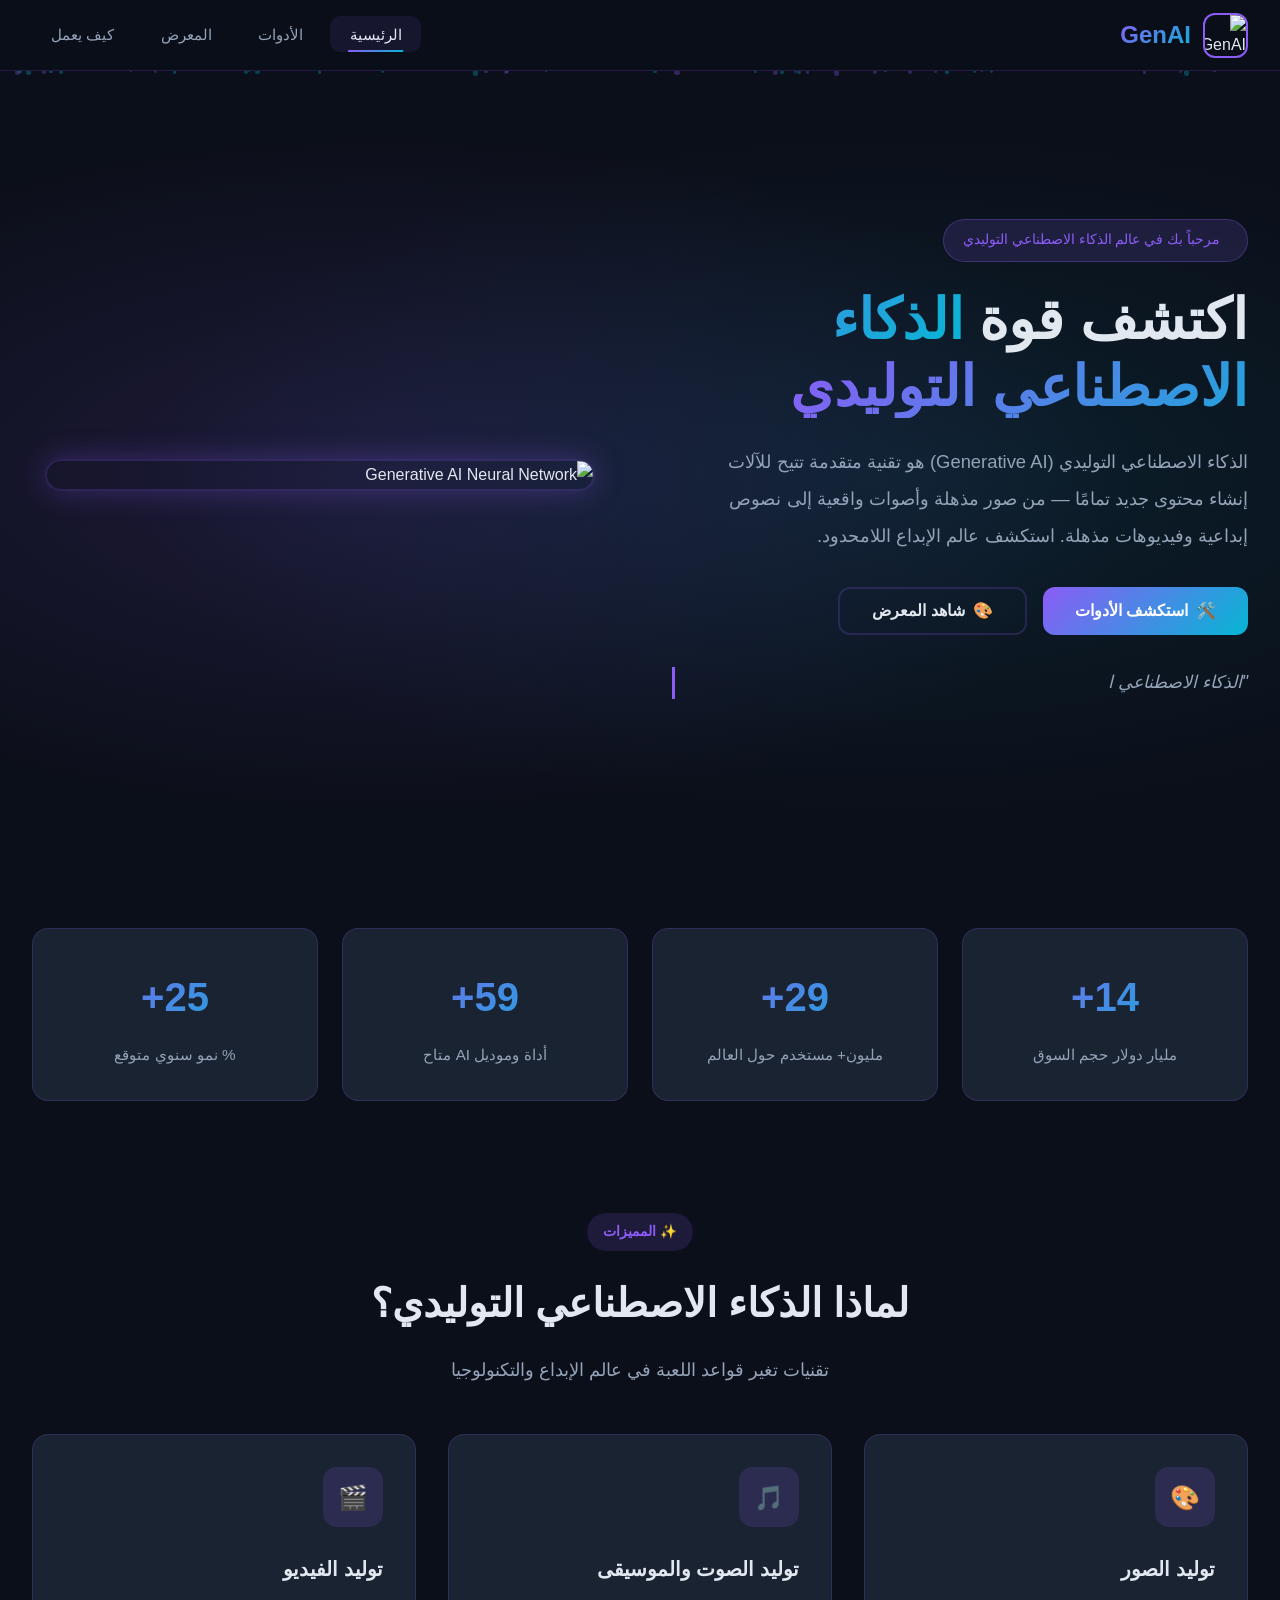
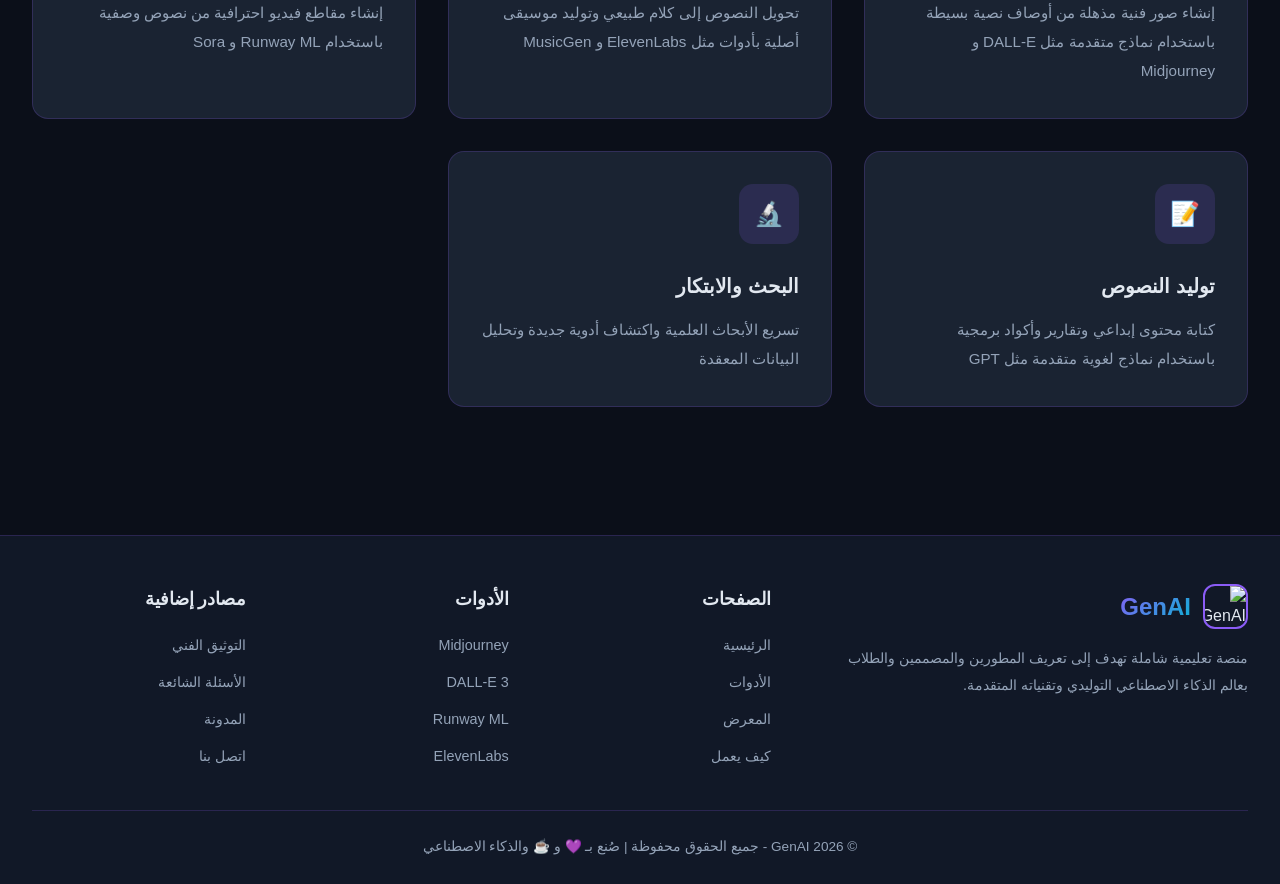
==== index.html @ 0bfd2452 "initial" ====
<!DOCTYPE html>
<html lang="ar" dir="rtl">
  <head>
    <meta charset="UTF-8" />
    <meta name="viewport" content="width=device-width, initial-scale=1.0" />
    <title>GenAI - الذكاء الاصطناعي التوليدي</title>
    <style>
      @import url("https://api.fontsource.org/arabic");

      * {
        margin: 0;
        padding: 0;
        box-sizing: border-box;
      }

      :root {
        --bg-primary: #0b0f19;
        --bg-secondary: #111827;
        --bg-card: #1a2332;
        --bg-card-hover: #1f2b3d;
        --text-primary: #e2e8f0;
        --text-secondary: #94a3b8;
        --accent-purple: #8b5cf6;
        --accent-cyan: #06b6d4;
        --accent-gradient: linear-gradient(135deg, #8b5cf6, #06b6d4);
        --border-color: rgba(139, 92, 246, 0.2);
        --glow-purple: 0 0 30px rgba(139, 92, 246, 0.3);
        --glow-cyan: 0 0 30px rgba(6, 182, 212, 0.3);
      }

      body {
        font-family: "Segoe UI", Tahoma, Geneva, Verdana, sans-serif;
        background-color: var(--bg-primary);
        color: var(--text-primary);
        line-height: 1.8;
        overflow-x: hidden;
        direction: rtl;
      }

      /* Scrollbar */
      ::-webkit-scrollbar {
        width: 8px;
      }
      ::-webkit-scrollbar-track {
        background: var(--bg-primary);
      }
      ::-webkit-scrollbar-thumb {
        background: var(--accent-purple);
        border-radius: 4px;
      }

      /* Navigation */
      .navbar {
        position: fixed;
        top: 0;
        right: 0;
        left: 0;
        z-index: 1000;
        background: rgba(11, 15, 25, 0.92);
        backdrop-filter: blur(20px);
        border-bottom: 1px solid var(--border-color);
        padding: 0 2rem;
        transition: all 0.3s ease;
      }

      .navbar.scrolled {
        padding: 0 2rem;
        box-shadow: 0 4px 30px rgba(0, 0, 0, 0.5);
      }

      .nav-container {
        max-width: 1400px;
        margin: 0 auto;
        display: flex;
        align-items: center;
        justify-content: space-between;
        height: 70px;
      }

      .logo {
        display: flex;
        align-items: center;
        gap: 12px;
        text-decoration: none;
        cursor: pointer;
      }

      .logo-icon {
        width: 45px;
        height: 45px;
        border-radius: 12px;
        object-fit: cover;
        border: 2px solid var(--accent-purple);
      }

      .logo-text {
        font-size: 1.5rem;
        font-weight: 800;
        background: var(--accent-gradient);
        -webkit-background-clip: text;
        -webkit-text-fill-color: transparent;
        background-clip: text;
      }

      .nav-links {
        display: flex;
        align-items: center;
        gap: 0.5rem;
        list-style: none;
      }

      .nav-link {
        padding: 0.6rem 1.2rem;
        border-radius: 10px;
        text-decoration: none;
        color: var(--text-secondary);
        font-size: 0.95rem;
        font-weight: 500;
        transition: all 0.3s ease;
        cursor: pointer;
        position: relative;
        overflow: hidden;
      }

      .nav-link::before {
        content: "";
        position: absolute;
        bottom: 0;
        right: 50%;
        transform: translateX(50%);
        width: 0;
        height: 2px;
        background: var(--accent-gradient);
        transition: width 0.3s ease;
      }

      .nav-link:hover,
      .nav-link.active {
        color: var(--text-primary);
        background: rgba(139, 92, 246, 0.1);
      }

      .nav-link:hover::before,
      .nav-link.active::before {
        width: 60%;
      }

      .mobile-toggle {
        display: none;
        flex-direction: column;
        gap: 5px;
        cursor: pointer;
        padding: 5px;
      }

      .mobile-toggle span {
        width: 28px;
        height: 3px;
        background: var(--text-primary);
        border-radius: 2px;
        transition: all 0.3s ease;
      }

      .mobile-toggle.open span:nth-child(1) {
        transform: rotate(45deg) translate(5px, 5px);
      }
      .mobile-toggle.open span:nth-child(2) {
        opacity: 0;
      }
      .mobile-toggle.open span:nth-child(3) {
        transform: rotate(-45deg) translate(6px, -6px);
      }

      /* Main Content */
      .main-content {
        margin-top: 70px;
        min-height: calc(100vh - 70px);
      }

      .page-section {
        display: none;
        animation: fadeInPage 0.6s ease;
      }

      .page-section.active {
        display: block;
      }

      @keyframes fadeInPage {
        from {
          opacity: 0;
          transform: translateY(20px);
        }
        to {
          opacity: 1;
          transform: translateY(0);
        }
      }

      /* Hero Section */
      .hero {
        min-height: 90vh;
        display: flex;
        align-items: center;
        justify-content: center;
        position: relative;
        overflow: hidden;
        padding: 2rem;
      }

      .hero-bg {
        position: absolute;
        top: 0;
        left: 0;
        right: 0;
        bottom: 0;
        background: radial-gradient(
            ellipse at 30% 50%,
            rgba(139, 92, 246, 0.15) 0%,
            transparent 60%
          ),
          radial-gradient(
            ellipse at 70% 50%,
            rgba(6, 182, 212, 0.1) 0%,
            transparent 60%
          );
        z-index: 0;
      }

      .hero-particles {
        position: absolute;
        top: 0;
        left: 0;
        right: 0;
        bottom: 0;
        z-index: 0;
        overflow: hidden;
      }

      .particle {
        position: absolute;
        width: 4px;
        height: 4px;
        border-radius: 50%;
        background: var(--accent-purple);
        opacity: 0.3;
        animation: floatParticle linear infinite;
      }

      @keyframes floatParticle {
        0% {
          transform: translateY(100vh) rotate(0deg);
          opacity: 0;
        }
        10% {
          opacity: 0.3;
        }
        90% {
          opacity: 0.3;
        }
        100% {
          transform: translateY(-100px) rotate(720deg);
          opacity: 0;
        }
      }

      .hero-content {
        position: relative;
        z-index: 1;
        display: grid;
        grid-template-columns: 1fr 1fr;
        gap: 4rem;
        max-width: 1400px;
        width: 100%;
        align-items: center;
      }

      .hero-text {
        text-align: right;
      }

      .hero-badge {
        display: inline-flex;
        align-items: center;
        gap: 8px;
        padding: 0.5rem 1.2rem;
        border-radius: 50px;
        background: rgba(139, 92, 246, 0.15);
        border: 1px solid rgba(139, 92, 246, 0.3);
        font-size: 0.85rem;
        color: var(--accent-purple);
        margin-bottom: 1.5rem;
        animation: pulse 2s ease infinite;
      }

      @keyframes pulse {
        0%,
        100% {
          box-shadow: 0 0 0 0 rgba(139, 92, 246, 0.3);
        }
        50% {
          box-shadow: 0 0 0 10px rgba(139, 92, 246, 0);
        }
      }

      .hero-title {
        font-size: 3.5rem;
        font-weight: 900;
        line-height: 1.2;
        margin-bottom: 1.5rem;
      }

      .hero-title .gradient-text {
        background: var(--accent-gradient);
        -webkit-background-clip: text;
        -webkit-text-fill-color: transparent;
        background-clip: text;
      }

      .hero-description {
        font-size: 1.15rem;
        color: var(--text-secondary);
        margin-bottom: 2rem;
        max-width: 550px;
        line-height: 2;
      }

      .hero-buttons {
        display: flex;
        gap: 1rem;
        flex-wrap: wrap;
      }

      .btn-primary {
        padding: 0.8rem 2rem;
        border-radius: 12px;
        background: var(--accent-gradient);
        color: white;
        border: none;
        font-size: 1rem;
        font-weight: 600;
        cursor: pointer;
        transition: all 0.3s ease;
        text-decoration: none;
        display: inline-flex;
        align-items: center;
        gap: 8px;
      }

      .btn-primary:hover {
        transform: translateY(-3px);
        box-shadow: var(--glow-purple);
      }

      .btn-secondary {
        padding: 0.8rem 2rem;
        border-radius: 12px;
        background: transparent;
        color: var(--text-primary);
        border: 2px solid var(--border-color);
        font-size: 1rem;
        font-weight: 600;
        cursor: pointer;
        transition: all 0.3s ease;
        text-decoration: none;
        display: inline-flex;
        align-items: center;
        gap: 8px;
      }

      .btn-secondary:hover {
        border-color: var(--accent-cyan);
        background: rgba(6, 182, 212, 0.1);
        transform: translateY(-3px);
      }

      .hero-image {
        position: relative;
        display: flex;
        justify-content: center;
        align-items: center;
      }

      .hero-image img {
        width: 100%;
        max-width: 550px;
        border-radius: 20px;
        border: 2px solid var(--border-color);
        box-shadow: var(--glow-purple);
        animation: heroFloat 6s ease-in-out infinite;
      }

      @keyframes heroFloat {
        0%,
        100% {
          transform: translateY(0px);
        }
        50% {
          transform: translateY(-15px);
        }
      }

      /* Stats Section */
      .stats-section {
        padding: 3rem 2rem;
        max-width: 1400px;
        margin: 0 auto;
      }

      .stats-grid {
        display: grid;
        grid-template-columns: repeat(4, 1fr);
        gap: 1.5rem;
      }

      .stat-card {
        background: var(--bg-card);
        border: 1px solid var(--border-color);
        border-radius: 16px;
        padding: 2rem;
        text-align: center;
        transition: all 0.3s ease;
      }

      .stat-card:hover {
        transform: translateY(-5px);
        border-color: var(--accent-purple);
        box-shadow: var(--glow-purple);
      }

      .stat-number {
        font-size: 2.5rem;
        font-weight: 900;
        background: var(--accent-gradient);
        -webkit-background-clip: text;
        -webkit-text-fill-color: transparent;
        background-clip: text;
      }

      .stat-label {
        color: var(--text-secondary);
        font-size: 0.95rem;
        margin-top: 0.5rem;
      }

      /* Features Section */
      .features-section {
        padding: 4rem 2rem;
        max-width: 1400px;
        margin: 0 auto;
      }

      .section-header {
        text-align: center;
        margin-bottom: 3rem;
      }

      .section-title {
        font-size: 2.5rem;
        font-weight: 800;
        margin-bottom: 1rem;
      }

      .section-subtitle {
        color: var(--text-secondary);
        font-size: 1.1rem;
        max-width: 600px;
        margin: 0 auto;
      }

      .features-grid {
        display: grid;
        grid-template-columns: repeat(3, 1fr);
        gap: 2rem;
      }

      .feature-card {
        background: var(--bg-card);
        border: 1px solid var(--border-color);
        border-radius: 16px;
        padding: 2rem;
        transition: all 0.3s ease;
        position: relative;
        overflow: hidden;
      }

      .feature-card::before {
        content: "";
        position: absolute;
        top: 0;
        right: 0;
        left: 0;
        height: 3px;
        background: var(--accent-gradient);
        opacity: 0;
        transition: opacity 0.3s ease;
      }

      .feature-card:hover {
        transform: translateY(-8px);
        border-color: var(--accent-purple);
        box-shadow: var(--glow-purple);
      }

      .feature-card:hover::before {
        opacity: 1;
      }

      .feature-icon {
        width: 60px;
        height: 60px;
        border-radius: 14px;
        background: rgba(139, 92, 246, 0.15);
        display: flex;
        align-items: center;
        justify-content: center;
        font-size: 1.5rem;
        margin-bottom: 1.5rem;
      }

      .feature-title {
        font-size: 1.25rem;
        font-weight: 700;
        margin-bottom: 0.75rem;
      }

      .feature-desc {
        color: var(--text-secondary);
        font-size: 0.95rem;
        line-height: 1.9;
      }

      /* Tools Page */
      .tools-page {
        padding: 3rem 2rem;
        max-width: 1400px;
        margin: 0 auto;
      }

      .tools-grid {
        display: grid;
        grid-template-columns: repeat(2, 1fr);
        gap: 2rem;
        margin-top: 2rem;
      }

      .tool-card {
        background: var(--bg-card);
        border: 1px solid var(--border-color);
        border-radius: 20px;
        overflow: hidden;
        transition: all 0.4s ease;
      }

      .tool-card:hover {
        transform: translateY(-8px);
        box-shadow: var(--glow-purple);
        border-color: var(--accent-purple);
      }

      .tool-header {
        padding: 2rem 2rem 1.5rem;
        border-bottom: 1px solid var(--border-color);
        display: flex;
        align-items: center;
        gap: 1rem;
      }

      .tool-logo {
        width: 60px;
        height: 60px;
        border-radius: 14px;
        display: flex;
        align-items: center;
        justify-content: center;
        font-size: 1.5rem;
        font-weight: 900;
        color: white;
      }

      .tool-logo.mj {
        background: linear-gradient(135deg, #1a1a2e, #8b5cf6);
      }
      .tool-logo.dalle {
        background: linear-gradient(135deg, #00c6ff, #0072ff);
      }
      .tool-logo.runway {
        background: linear-gradient(135deg, #f7971e, #ffd200);
      }
      .tool-logo.eleven {
        background: linear-gradient(135deg, #06b6d4, #8b5cf6);
      }

      .tool-info h3 {
        font-size: 1.4rem;
        font-weight: 700;
      }

      .tool-info p {
        color: var(--text-secondary);
        font-size: 0.85rem;
      }

      .tool-body {
        padding: 1.5rem 2rem;
      }

      .tool-description {
        color: var(--text-secondary);
        margin-bottom: 1.5rem;
        line-height: 1.9;
      }

      .tool-pros-cons {
        display: grid;
        grid-template-columns: 1fr 1fr;
        gap: 1.5rem;
      }

      .pros-list,
      .cons-list {
        list-style: none;
      }

      .pros-list li,
      .cons-list li {
        padding: 0.5rem 0;
        font-size: 0.9rem;
        display: flex;
        align-items: center;
        gap: 8px;
      }

      .pros-list li::before {
        content: "✓";
        color: #10b981;
        font-weight: 700;
        min-width: 20px;
      }

      .cons-list li::before {
        content: "✗";
        color: #ef4444;
        font-weight: 700;
        min-width: 20px;
      }

      .pros-title,
      .cons-title {
        font-weight: 700;
        font-size: 1rem;
        margin-bottom: 0.5rem;
        padding-bottom: 0.5rem;
        border-bottom: 1px solid var(--border-color);
      }

      .pros-title {
        color: #10b981;
      }
      .cons-title {
        color: #ef4444;
      }

      .tool-rating {
        display: flex;
        align-items: center;
        gap: 0.5rem;
        margin-top: 1.5rem;
        padding-top: 1.5rem;
        border-top: 1px solid var(--border-color);
      }

      .stars {
        color: #fbbf24;
        font-size: 1.2rem;
      }

      .rating-text {
        color: var(--text-secondary);
        font-size: 0.9rem;
      }

      /* Media Page */
      .media-page {
        padding: 3rem 2rem;
        max-width: 1400px;
        margin: 0 auto;
      }

      .media-tabs {
        display: flex;
        gap: 0.5rem;
        justify-content: center;
        margin-bottom: 3rem;
        flex-wrap: wrap;
      }

      .media-tab {
        padding: 0.7rem 1.5rem;
        border-radius: 12px;
        border: 1px solid var(--border-color);
        background: transparent;
        color: var(--text-secondary);
        cursor: pointer;
        font-size: 0.95rem;
        font-weight: 500;
        transition: all 0.3s ease;
      }

      .media-tab.active,
      .media-tab:hover {
        background: var(--accent-gradient);
        color: white;
        border-color: transparent;
      }

      .media-content {
        display: none;
      }

      .media-content.active {
        display: block;
        animation: fadeInPage 0.5s ease;
      }

      .gallery-grid {
        display: grid;
        grid-template-columns: repeat(3, 1fr);
        gap: 1.5rem;
      }

      .gallery-item {
        border-radius: 16px;
        overflow: hidden;
        border: 1px solid var(--border-color);
        transition: all 0.3s ease;
        position: relative;
        cursor: pointer;
      }

      .gallery-item:hover {
        transform: scale(1.03);
        box-shadow: var(--glow-purple);
      }

      .gallery-item img {
        width: 100%;
        height: 280px;
        object-fit: cover;
        display: block;
      }

      .gallery-overlay {
        position: absolute;
        bottom: 0;
        left: 0;
        right: 0;
        padding: 1.5rem;
        background: linear-gradient(transparent, rgba(11, 15, 25, 0.95));
      }

      .gallery-overlay h4 {
        font-size: 1rem;
        margin-bottom: 0.3rem;
      }

      .gallery-overlay p {
        color: var(--text-secondary);
        font-size: 0.8rem;
      }

      /* Audio Section */
      .audio-section {
        display: grid;
        grid-template-columns: repeat(2, 1fr);
        gap: 2rem;
      }

      .audio-card {
        background: var(--bg-card);
        border: 1px solid var(--border-color);
        border-radius: 16px;
        padding: 2rem;
        transition: all 0.3s ease;
      }

      .audio-card:hover {
        border-color: var(--accent-cyan);
        box-shadow: var(--glow-cyan);
      }

      .audio-visualizer {
        height: 80px;
        display: flex;
        align-items: center;
        justify-content: center;
        gap: 3px;
        margin-bottom: 1.5rem;
      }

      .audio-bar {
        width: 4px;
        background: var(--accent-gradient);
        border-radius: 2px;
        transition: height 0.1s ease;
        height: 10px;
      }

      .audio-bar.active {
        animation: audioBarAnim 0.5s ease infinite alternate;
      }

      @keyframes audioBarAnim {
        0% {
          height: 10px;
        }
        100% {
          height: var(--bar-height, 60px);
        }
      }

      .audio-title {
        font-size: 1.1rem;
        font-weight: 700;
        margin-bottom: 0.5rem;
      }

      .audio-desc {
        color: var(--text-secondary);
        font-size: 0.85rem;
        margin-bottom: 1rem;
      }

      .audio-controls {
        display: flex;
        align-items: center;
        gap: 1rem;
      }

      .play-btn {
        width: 45px;
        height: 45px;
        border-radius: 50%;
        background: var(--accent-gradient);
        border: none;
        color: white;
        font-size: 1.2rem;
        cursor: pointer;
        display: flex;
        align-items: center;
        justify-content: center;
        transition: all 0.3s ease;
      }

      .play-btn:hover {
        transform: scale(1.1);
        box-shadow: var(--glow-purple);
      }

      .audio-progress {
        flex: 1;
        height: 6px;
        background: rgba(255, 255, 255, 0.1);
        border-radius: 3px;
        overflow: hidden;
        cursor: pointer;
      }

      .audio-progress-fill {
        height: 100%;
        background: var(--accent-gradient);
        border-radius: 3px;
        width: 0%;
        transition: width 0.1s linear;
      }

      .audio-time {
        color: var(--text-secondary);
        font-size: 0.8rem;
        min-width: 40px;
        text-align: center;
      }

      /* Video Section */
      .video-section {
        display: grid;
        grid-template-columns: repeat(2, 1fr);
        gap: 2rem;
      }

      .video-card {
        background: var(--bg-card);
        border: 1px solid var(--border-color);
        border-radius: 16px;
        overflow: hidden;
        transition: all 0.3s ease;
      }

      .video-card:hover {
        border-color: var(--accent-purple);
        box-shadow: var(--glow-purple);
      }

      .video-player {
        width: 100%;
        height: 250px;
        background: var(--bg-secondary);
        position: relative;
        overflow: hidden;
        cursor: pointer;
      }

      .video-animation {
        width: 100%;
        height: 100%;
        display: flex;
        align-items: center;
        justify-content: center;
      }

      .video-canvas {
        width: 100%;
        height: 100%;
      }

      .play-overlay {
        position: absolute;
        top: 50%;
        left: 50%;
        transform: translate(-50%, -50%);
        width: 70px;
        height: 70px;
        border-radius: 50%;
        background: rgba(139, 92, 246, 0.8);
        display: flex;
        align-items: center;
        justify-content: center;
        font-size: 1.8rem;
        color: white;
        transition: all 0.3s ease;
        z-index: 2;
      }

      .video-card:hover .play-overlay {
        transform: translate(-50%, -50%) scale(1.1);
        background: rgba(139, 92, 246, 1);
      }

      .video-card.playing .play-overlay {
        opacity: 0;
      }

      .video-info {
        padding: 1.5rem;
      }

      .video-title {
        font-size: 1.1rem;
        font-weight: 700;
        margin-bottom: 0.5rem;
      }

      .video-desc {
        color: var(--text-secondary);
        font-size: 0.85rem;
        margin-bottom: 1rem;
      }

      .video-meta {
        display: flex;
        gap: 1rem;
        color: var(--text-secondary);
        font-size: 0.8rem;
      }

      .video-meta span {
        display: flex;
        align-items: center;
        gap: 5px;
      }

      /* How It Works Page */
      .how-it-works-page {
        padding: 3rem 2rem;
        max-width: 1400px;
        margin: 0 auto;
      }

      .diagram-section {
        margin-bottom: 4rem;
      }

      .diagram-container {
        background: var(--bg-card);
        border: 1px solid var(--border-color);
        border-radius: 20px;
        padding: 3rem;
        margin-top: 2rem;
      }

      .diagram-title {
        font-size: 1.5rem;
        font-weight: 700;
        margin-bottom: 1rem;
        text-align: center;
      }

      .diagram-description {
        color: var(--text-secondary);
        text-align: center;
        margin-bottom: 2rem;
        max-width: 700px;
        margin-left: auto;
        margin-right: auto;
      }

      /* GAN Diagram */
      .gan-diagram {
        display: grid;
        grid-template-columns: 1fr auto 1fr;
        gap: 2rem;
        align-items: center;
        direction: ltr;
      }

      .gan-component {
        background: var(--bg-secondary);
        border: 1px solid var(--border-color);
        border-radius: 16px;
        padding: 2rem;
        text-align: center;
      }

      .gan-component.generator {
        border-color: var(--accent-purple);
      }

      .gan-component.discriminator {
        border-color: var(--accent-cyan);
      }

      .gan-icon {
        width: 80px;
        height: 80px;
        border-radius: 50%;
        margin: 0 auto 1rem;
        display: flex;
        align-items: center;
        justify-content: center;
        font-size: 2rem;
      }

      .gan-icon.gen-icon {
        background: rgba(139, 92, 246, 0.2);
        color: var(--accent-purple);
      }

      .gan-icon.dis-icon {
        background: rgba(6, 182, 212, 0.2);
        color: var(--accent-cyan);
      }

      .gan-component h4 {
        font-size: 1.2rem;
        margin-bottom: 0.5rem;
      }

      .gan-component p {
        color: var(--text-secondary);
        font-size: 0.9rem;
      }

      .gan-arrows {
        display: flex;
        flex-direction: column;
        align-items: center;
        gap: 1rem;
      }

      .gan-arrow {
        display: flex;
        align-items: center;
        gap: 0.5rem;
        font-size: 0.85rem;
        color: var(--text-secondary);
      }

      .gan-arrow .arrow-line {
        width: 60px;
        height: 2px;
        background: var(--accent-gradient);
        position: relative;
      }

      .gan-arrow .arrow-line::after {
        content: "";
        position: absolute;
        right: -5px;
        top: -4px;
        border: 5px solid transparent;
        border-left: 8px solid var(--accent-purple);
      }

      .gan-flow {
        margin-top: 2rem;
        padding: 1.5rem;
        background: var(--bg-secondary);
        border-radius: 12px;
        border: 1px solid var(--border-color);
      }

      .gan-flow-title {
        font-weight: 700;
        margin-bottom: 1rem;
        color: var(--accent-purple);
      }

      .gan-steps {
        display: flex;
        gap: 1rem;
        align-items: center;
        flex-wrap: wrap;
        justify-content: center;
      }

      .gan-step {
        background: var(--bg-card);
        border: 1px solid var(--border-color);
        border-radius: 10px;
        padding: 1rem 1.5rem;
        text-align: center;
        min-width: 120px;
      }

      .gan-step-num {
        width: 30px;
        height: 30px;
        border-radius: 50%;
        background: var(--accent-gradient);
        color: white;
        display: flex;
        align-items: center;
        justify-content: center;
        margin: 0 auto 0.5rem;
        font-size: 0.85rem;
        font-weight: 700;
      }

      .gan-step span {
        font-size: 0.85rem;
        color: var(--text-secondary);
      }

      .step-arrow {
        color: var(--accent-purple);
        font-size: 1.5rem;
      }

      /* Diffusion Diagram */
      .diffusion-diagram {
        position: relative;
      }

      .diffusion-flow {
        display: grid;
        grid-template-columns: 1fr auto 1fr;
        gap: 2rem;
        align-items: center;
        direction: ltr;
      }

      .diffusion-box {
        background: var(--bg-secondary);
        border: 1px solid var(--border-color);
        border-radius: 16px;
        padding: 2rem;
        text-align: center;
      }

      .diffusion-box.forward {
        border-color: #ef4444;
      }

      .diffusion-box.reverse {
        border-color: #10b981;
      }

      .diffusion-icon {
        width: 100px;
        height: 100px;
        border-radius: 16px;
        margin: 0 auto 1rem;
        display: flex;
        align-items: center;
        justify-content: center;
        font-size: 2.5rem;
        background: rgba(239, 68, 68, 0.1);
      }

      .diffusion-box.reverse .diffusion-icon {
        background: rgba(16, 185, 129, 0.1);
      }

      .diffusion-box h4 {
        font-size: 1.2rem;
        margin-bottom: 0.5rem;
      }

      .diffusion-box p {
        color: var(--text-secondary);
        font-size: 0.9rem;
      }

      .diffusion-center {
        display: flex;
        flex-direction: column;
        align-items: center;
        gap: 1rem;
      }

      .noise-visual {
        width: 80px;
        height: 80px;
        border-radius: 50%;
        background: radial-gradient(
          circle,
          rgba(255, 255, 255, 0.3),
          transparent
        );
        border: 2px dashed var(--text-secondary);
        display: flex;
        align-items: center;
        justify-content: center;
        font-size: 1.5rem;
      }

      .diffusion-steps-container {
        margin-top: 2rem;
      }

      .diffusion-step-bar {
        display: flex;
        align-items: center;
        gap: 1rem;
        margin-bottom: 1.5rem;
      }

      .step-indicator {
        width: 40px;
        height: 40px;
        border-radius: 10px;
        display: flex;
        align-items: center;
        justify-content: center;
        font-weight: 700;
        font-size: 1rem;
        flex-shrink: 0;
      }

      .step-indicator.noise {
        background: rgba(239, 68, 68, 0.2);
        color: #ef4444;
      }

      .step-indicator.clean {
        background: rgba(16, 185, 129, 0.2);
        color: #10b981;
      }

      .step-bar-line {
        flex: 1;
        height: 8px;
        background: var(--bg-secondary);
        border-radius: 4px;
        overflow: hidden;
      }

      .step-bar-fill {
        height: 100%;
        border-radius: 4px;
        transition: width 1s ease;
      }

      .step-bar-fill.noise-fill {
        background: linear-gradient(90deg, #ef4444, #f59e0b);
      }

      .step-bar-fill.clean-fill {
        background: linear-gradient(90deg, #10b981, #06b6d4);
      }

      .step-label {
        min-width: 80px;
        font-size: 0.85rem;
        color: var(--text-secondary);
      }

      /* Footer */
      .footer {
        background: var(--bg-secondary);
        border-top: 1px solid var(--border-color);
        padding: 3rem 2rem 1.5rem;
        margin-top: 4rem;
      }

      .footer-content {
        max-width: 1400px;
        margin: 0 auto;
        display: grid;
        grid-template-columns: 2fr 1fr 1fr 1fr;
        gap: 3rem;
      }

      .footer-brand .logo {
        margin-bottom: 1rem;
      }

      .footer-brand p {
        color: var(--text-secondary);
        font-size: 0.9rem;
        line-height: 1.9;
      }

      .footer-col h4 {
        font-size: 1.1rem;
        margin-bottom: 1rem;
        color: var(--text-primary);
      }

      .footer-col ul {
        list-style: none;
      }

      .footer-col ul li {
        margin-bottom: 0.5rem;
      }

      .footer-col ul li a {
        color: var(--text-secondary);
        text-decoration: none;
        font-size: 0.9rem;
        transition: color 0.3s ease;
        cursor: pointer;
      }

      .footer-col ul li a:hover {
        color: var(--accent-purple);
      }

      .footer-bottom {
        max-width: 1400px;
        margin: 2rem auto 0;
        padding-top: 1.5rem;
        border-top: 1px solid var(--border-color);
        text-align: center;
        color: var(--text-secondary);
        font-size: 0.85rem;
      }

      /* Responsive */
      @media (max-width: 1024px) {
        .hero-content {
          grid-template-columns: 1fr;
          text-align: center;
        }

        .hero-text {
          text-align: center;
        }

        .hero-description {
          margin: 0 auto 2rem;
        }

        .hero-buttons {
          justify-content: center;
        }

        .hero-image {
          order: -1;
        }

        .hero-image img {
          max-width: 400px;
        }

        .features-grid {
          grid-template-columns: repeat(2, 1fr);
        }

        .stats-grid {
          grid-template-columns: repeat(2, 1fr);
        }

        .footer-content {
          grid-template-columns: 1fr 1fr;
        }
      }

      @media (max-width: 768px) {
        .nav-links {
          display: none;
          position: fixed;
          top: 70px;
          right: 0;
          left: 0;
          background: rgba(11, 15, 25, 0.98);
          flex-direction: column;
          padding: 2rem;
          gap: 0.5rem;
          border-bottom: 1px solid var(--border-color);
        }

        .nav-links.open {
          display: flex;
        }

        .mobile-toggle {
          display: flex;
        }

        .hero-title {
          font-size: 2.2rem;
        }

        .features-grid {
          grid-template-columns: 1fr;
        }

        .tools-grid {
          grid-template-columns: 1fr;
        }

        .gallery-grid {
          grid-template-columns: repeat(2, 1fr);
        }

        .audio-section,
        .video-section {
          grid-template-columns: 1fr;
        }

        .tool-pros-cons {
          grid-template-columns: 1fr;
        }

        .gan-diagram,
        .diffusion-flow {
          grid-template-columns: 1fr;
        }

        .gan-arrows {
          flex-direction: row;
        }

        .footer-content {
          grid-template-columns: 1fr;
        }

        .section-title {
          font-size: 1.8rem;
        }
      }

      @media (max-width: 480px) {
        .stats-grid {
          grid-template-columns: 1fr;
        }

        .gallery-grid {
          grid-template-columns: 1fr;
        }

        .hero-title {
          font-size: 1.8rem;
        }

        .hero-buttons {
          flex-direction: column;
          align-items: center;
        }
      }

      /* Animations */
      .fade-in-up {
        opacity: 0;
        transform: translateY(30px);
        transition: all 0.6s ease;
      }

      .fade-in-up.visible {
        opacity: 1;
        transform: translateY(0);
      }

      /* Lightbox */
      .lightbox {
        display: none;
        position: fixed;
        top: 0;
        left: 0;
        right: 0;
        bottom: 0;
        background: rgba(0, 0, 0, 0.9);
        z-index: 2000;
        align-items: center;
        justify-content: center;
        padding: 2rem;
      }

      .lightbox.open {
        display: flex;
      }

      .lightbox img {
        max-width: 90%;
        max-height: 90vh;
        border-radius: 16px;
        border: 2px solid var(--border-color);
      }

      .lightbox-close {
        position: absolute;
        top: 1.5rem;
        left: 1.5rem;
        width: 45px;
        height: 45px;
        border-radius: 50%;
        background: rgba(255, 255, 255, 0.1);
        border: none;
        color: white;
        font-size: 1.5rem;
        cursor: pointer;
        display: flex;
        align-items: center;
        justify-content: center;
      }

      /* Subtitle styling for sections */
      .section-label {
        display: inline-block;
        padding: 0.4rem 1rem;
        border-radius: 50px;
        background: rgba(139, 92, 246, 0.15);
        color: var(--accent-purple);
        font-size: 0.85rem;
        font-weight: 600;
        margin-bottom: 1rem;
      }

      /* Comparison table */
      .comparison-table {
        width: 100%;
        border-collapse: separate;
        border-spacing: 0;
        margin-top: 2rem;
        background: var(--bg-card);
        border-radius: 16px;
        overflow: hidden;
        border: 1px solid var(--border-color);
      }

      .comparison-table th,
      .comparison-table td {
        padding: 1rem 1.5rem;
        text-align: center;
        border-bottom: 1px solid var(--border-color);
      }

      .comparison-table th {
        background: rgba(139, 92, 246, 0.1);
        font-weight: 700;
        color: var(--accent-purple);
      }

      .comparison-table td {
        color: var(--text-secondary);
        font-size: 0.9rem;
      }

      .comparison-table tr:last-child td {
        border-bottom: none;
      }

      .comparison-table td:first-child {
        text-align: right;
        font-weight: 600;
        color: var(--text-primary);
      }

      /* Typing animation */
      .typing-text {
        border-left: 3px solid var(--accent-purple);
        padding-left: 1rem;
        margin: 2rem 0;
        font-style: italic;
        color: var(--text-secondary);
        font-size: 1.1rem;
      }

      .typing-text span {
        display: inline;
      }

      /* Glow effects */
      .glow-border {
        position: relative;
      }

      .glow-border::after {
        content: "";
        position: absolute;
        inset: -1px;
        border-radius: inherit;
        background: var(--accent-gradient);
        z-index: -1;
        opacity: 0;
        transition: opacity 0.3s ease;
      }

      .glow-border:hover::after {
        opacity: 0.5;
      }

      /* Canvas styles for video */
      canvas {
        display: block;
      }
    </style>
  </head>
  <body>
    <!-- Navigation -->
    <nav class="navbar" id="navbar">
      <div class="nav-container">
        <div class="logo" onclick="navigateTo('home')">
          <img
            src="https://image.qwenlm.ai/public_source/7f494208-cae4-4bec-ab43-be89b5dd1d0d/157ab0d0c-6d8a-4364-b1dc-5bbf3dd7450e.png"
            alt="GenAI Logo"
            class="logo-icon"
          />
          <span class="logo-text">GenAI</span>
        </div>
        <ul class="nav-links" id="navLinks">
          <li>
            <a
              class="nav-link active"
              data-page="home"
              onclick="navigateTo('home')"
              >الرئيسية</a
            >
          </li>
          <li>
            <a class="nav-link" data-page="tools" onclick="navigateTo('tools')"
              >الأدوات</a
            >
          </li>
          <li>
            <a class="nav-link" data-page="media" onclick="navigateTo('media')"
              >المعرض</a
            >
          </li>
          <li>
            <a
              class="nav-link"
              data-page="howItWorks"
              onclick="navigateTo('howItWorks')"
              >كيف يعمل</a
            >
          </li>
        </ul>
        <div
          class="mobile-toggle"
          id="mobileToggle"
          onclick="toggleMobileMenu()"
        >
          <span></span>
          <span></span>
          <span></span>
        </div>
      </div>
    </nav>

    <!-- Main Content -->
    <main class="main-content">
      <!-- ==================== HOME PAGE ==================== -->
      <section class="page-section active" id="page-home">
        <div class="hero">
          <div class="hero-bg"></div>
          <div class="hero-particles" id="particles"></div>
          <div class="hero-content">
            <div class="hero-text">
              <div class="hero-badge">
                <span></span>
                <span>مرحباً بك في عالم الذكاء الاصطناعي التوليدي</span>
              </div>
              <h1 class="hero-title">
                اكتشف قوة
                <span class="gradient-text">الذكاء الاصطناعي التوليدي</span>
              </h1>
              <p class="hero-description">
                الذكاء الاصطناعي التوليدي (Generative AI) هو تقنية متقدمة تتيح
                للآلات إنشاء محتوى جديد تمامًا — من صور مذهلة وأصوات واقعية إلى
                نصوص إبداعية وفيديوهات مذهلة. استكشف عالم الإبداع اللامحدود.
              </p>
              <div class="hero-buttons">
                <button class="btn-primary" onclick="navigateTo('tools')">
                  <span>🛠️</span>
                  <span>استكشف الأدوات</span>
                </button>
                <button class="btn-secondary" onclick="navigateTo('media')">
                  <span>🎨</span>
                  <span>شاهد المعرض</span>
                </button>
              </div>
              <div class="typing-text" id="typingText">
                <span></span>
              </div>
            </div>
            <div class="hero-image">
              <img
                src="https://image.qwenlm.ai/public_source/7f494208-cae4-4bec-ab43-be89b5dd1d0d/16a88fb0f-4ab8-4289-aded-37a5f37a6b16.png"
                alt="Generative AI Neural Network"
              />
            </div>
          </div>
        </div>

        <!-- Stats -->
        <div class="stats-section">
          <div class="stats-grid">
            <div class="stat-card fade-in-up">
              <div class="stat-number" data-count="50">0</div>
              <div class="stat-label">مليار دولار حجم السوق</div>
            </div>
            <div class="stat-card fade-in-up">
              <div class="stat-number" data-count="100">0</div>
              <div class="stat-label">مليون+ مستخدم حول العالم</div>
            </div>
            <div class="stat-card fade-in-up">
              <div class="stat-number" data-count="200">0</div>
              <div class="stat-label">أداة وموديل AI متاح</div>
            </div>
            <div class="stat-card fade-in-up">
              <div class="stat-number" data-count="85">0</div>
              <div class="stat-label">% نمو سنوي متوقع</div>
            </div>
          </div>
        </div>

        <!-- Features -->
        <div class="features-section">
          <div class="section-header">
            <span class="section-label">✨ المميزات</span>
            <h2 class="section-title">لماذا الذكاء الاصطناعي التوليدي؟</h2>
            <p class="section-subtitle">
              تقنيات تغير قواعد اللعبة في عالم الإبداع والتكنولوجيا
            </p>
          </div>
          <div class="features-grid">
            <div class="feature-card fade-in-up">
              <div class="feature-icon">🎨</div>
              <h3 class="feature-title">توليد الصور</h3>
              <p class="feature-desc">
                إنشاء صور فنية مذهلة من أوصاف نصية بسيطة باستخدام نماذج متقدمة
                مثل DALL-E و Midjourney
              </p>
            </div>
            <div class="feature-card fade-in-up">
              <div class="feature-icon">🎵</div>
              <h3 class="feature-title">توليد الصوت والموسيقى</h3>
              <p class="feature-desc">
                تحويل النصوص إلى كلام طبيعي وتوليد موسيقى أصلية بأدوات مثل
                ElevenLabs و MusicGen
              </p>
            </div>
            <div class="feature-card fade-in-up">
              <div class="feature-icon">🎬</div>
              <h3 class="feature-title">توليد الفيديو</h3>
              <p class="feature-desc">
                إنشاء مقاطع فيديو احترافية من نصوص وصفية باستخدام Runway ML و
                Sora
              </p>
            </div>
            <div class="feature-card fade-in-up">
              <div class="feature-icon">📝</div>
              <h3 class="feature-title">توليد النصوص</h3>
              <p class="feature-desc">
                كتابة محتوى إبداعي وتقارير وأكواد برمجية باستخدام نماذج لغوية
                متقدمة مثل GPT
              </p>
            </div>
            <div class="feature-card fade-in-up">
              <div class="feature-icon">🔬</div>
              <h3 class="feature-title">البحث والابتكار</h3>
              <p class="feature-desc">
                تسريع الأبحاث العلمية واكتشاف أدوية جديدة وتحليل البيانات
                المعقدة
              </p>
            </div>
            <div class="feature-card fade-in-up">
              <div class="feature-icon"></div>
              <h3 class="feature-title">تعزيز الإبداع</h3>
              <p class="feature-desc">
                أتمتة المهام الروتينية وتمكين المبدعين من التركيز على الأفكار
                والابتكار
              </p>
            </div>
          </div>
        </div>
      </section>

      <!-- ==================== TOOLS PAGE ==================== -->
      <section class="page-section" id="page-tools">
        <div class="tools-page">
          <div class="section-header">
            <span class="section-label">️ الأدوات</span>
            <h2 class="section-title">أهم أدوات الذكاء الاصطناعي التوليدي</h2>
            <p class="section-subtitle">
              اكتشف أفضل الأدوات المتاحة لتوليد المحتوى الإبداعي
            </p>
          </div>

          <div class="tools-grid">
            <!-- Midjourney -->
            <div class="tool-card fade-in-up">
              <div class="tool-header">
                <div class="tool-logo mj">MJ</div>
                <div class="tool-info">
                  <h3>Midjourney</h3>
                  <p>توليد صور فنية عالية الجودة</p>
                </div>
              </div>
              <div class="tool-body">
                <p class="tool-description">
                  Midjourney هو نموذج ذكاء اصطناعي متخصص في توليد الصور الفنية
                  من الأوصاف النصية. يتميز بجودة فائقة وأسلوب فني مميز يجعله
                  الخيار الأول للمصممين والفنانين.
                </p>
                <div class="tool-pros-cons">
                  <div>
                    <h5 class="pros-title">الإيجابيات</h5>
                    <ul class="pros-list">
                      <li>جودة صور استثنائية</li>
                      <li>أسلوب فني مميز وفريد</li>
                      <li>مجتمع نشط على Discord</li>
                      <li>تحديثات مستمرة وسريعة</li>
                      <li>خيارات تخصيص متقدمة</li>
                    </ul>
                  </div>
                  <div>
                    <h5 class="cons-title">السلبيات</h5>
                    <ul class="cons-list">
                      <li>يتطلب اشتراك مدفوع</li>
                      <li>يعمل عبر Discord فقط</li>
                      <li>تحكم محدود في النتائج</li>
                      <li>صعوبة في النصوص داخل الصور</li>
                      <li>حقوق ملكية غير واضحة</li>
                    </ul>
                  </div>
                </div>
                <div class="tool-rating">
                  <span class="stars">★★★★★</span>
                  <span class="rating-text">4.8/5 — الأكثر شعبية</span>
                </div>
              </div>
            </div>

            <!-- DALL-E -->
            <div class="tool-card fade-in-up">
              <div class="tool-header">
                <div class="tool-logo dalle">D</div>
                <div class="tool-info">
                  <h3>DALL-E 3</h3>
                  <p>توليد صور دقيقة من OpenAI</p>
                </div>
              </div>
              <div class="tool-body">
                <p class="tool-description">
                  DALL-E 3 هو نموذج توليد صور من تطوير OpenAI يتميز بقدرته على
                  فهم الأوصاف النصية المعقدة بدقة عالية وتوليد صور واقعية
                  ومتنوعة تلبي احتياجات المصممين والمبدعين.
                </p>
                <div class="tool-pros-cons">
                  <div>
                    <h5 class="pros-title">الإيجابيات</h5>
                    <ul class="pros-list">
                      <li>فهم دقيق للوصف النصي</li>
                      <li>واجهة سهلة عبر ChatGPT</li>
                      <li>دعم النصوص داخل الصور</li>
                      <li>خيارات تعديل وتحسين</li>
                      <li>تكامل مع أدوات OpenAI</li>
                    </ul>
                  </div>
                  <div>
                    <h5 class="cons-title">السلبيات</h5>
                    <ul class="cons-list">
                      <li>قيود على المحتوى الحساس</li>
                      <li>تكلفة الاستخدام المتكرر</li>
                      <li>أقل تنوعاً فنياً من Midjourney</li>
                      <li>يحتاج اتصال بالإنترنت</li>
                      <li>حجم الصور محدود</li>
                    </ul>
                  </div>
                </div>
                <div class="tool-rating">
                  <span class="stars">★★★★☆</span>
                  <span class="rating-text">4.6/5 — الأسهل استخداماً</span>
                </div>
              </div>
            </div>

            <!-- Runway ML -->
            <div class="tool-card fade-in-up">
              <div class="tool-header">
                <div class="tool-logo runway">R</div>
                <div class="tool-info">
                  <h3>Runway ML</h3>
                  <p>توليد وتحرير الفيديو بالـ AI</p>
                </div>
              </div>
              <div class="tool-body">
                <p class="tool-description">
                  Runway ML هي منصة شاملة لتوليد وتحرير الفيديو باستخدام الذكاء
                  الاصطناعي. توفر أدوات متقدمة مثل Text-to-Video و
                  Video-to-Video وميزات تحرير ذكية تجعلها الخيار الأمثل لصناع
                  المحتوى.
                </p>
                <div class="tool-pros-cons">
                  <div>
                    <h5 class="pros-title">الإيجابيات</h5>
                    <ul class="pros-list">
                      <li>أدوات فيديو متعددة ومتنوعة</li>
                      <li>واجهة مستخدم بصرية سهلة</li>
                      <li>تصدير بجودة عالية</li>
                      <li>مكتبة كبيرة من النماذج</li>
                      <li>دعم التعاون الجماعي</li>
                    </ul>
                  </div>
                  <div>
                    <h5 class="cons-title">السلبيات</h5>
                    <ul class="cons-list">
                      <li>الخطط المجانية محدودة</li>
                      <li>وقت معالجة قد يكون طويلاً</li>
                      <li>منحنى تعلم للأدوات المتقدمة</li>
                      <li>نتائج متغيرة أحياناً</li>
                      <li>تحتاج موارد حاسوبية</li>
                    </ul>
                  </div>
                </div>
                <div class="tool-rating">
                  <span class="stars">★★★★☆</span>
                  <span class="rating-text">4.5/5 — الأفضل للفيديو</span>
                </div>
              </div>
            </div>

            <!-- ElevenLabs -->
            <div class="tool-card fade-in-up">
              <div class="tool-header">
                <div class="tool-logo eleven">E</div>
                <div class="tool-info">
                  <h3>ElevenLabs</h3>
                  <p>توليد الأصوات والكلام الواقعي</p>
                </div>
              </div>
              <div class="tool-body">
                <p class="tool-description">
                  ElevenLabs هو نموذج رائد في توليد الكلام والأصوات الواقعية
                  باستخدام الذكاء الاصطناعي. يدعم لغات متعددة ويوفر أصواتاً
                  طبيعية بدرجة مذهلة مع خيارات تخصيص شاملة.
                </p>
                <div class="tool-pros-cons">
                  <div>
                    <h5 class="pros-title">الإيجابيات</h5>
                    <ul class="pros-list">
                      <li>أصوات طبيعية وواقعية جداً</li>
                      <li>دعم أكثر من 30 لغة</li>
                      <li>استنساخ الأصوات بدقة</li>
                      <li>تحكم كامل في النبرة والعاطفة</li>
                      <li>API للمطورين</li>
                    </ul>
                  </div>
                  <div>
                    <h5 class="cons-title">السلبيات</h5>
                    <ul class="cons-list">
                      <li>تكلفة عالية للاستخدام المكثف</li>
                      <li>مخاطر أخلاقية في الاستنساخ</li>
                      <li>أخطاء نطق في أسماء معينة</li>
                      <li>حدود على الخطة المجانية</li>
                      <li>لا يدعم العربية بشكل كامل</li>
                    </ul>
                  </div>
                </div>
                <div class="tool-rating">
                  <span class="stars">★★★★★</span>
                  <span class="rating-text">4.7/5 — الأفضل للأصوات</span>
                </div>
              </div>
            </div>
          </div>

          <!-- Comparison Table -->
          <div style="margin-top: 3rem">
            <h3
              style="text-align: center; font-size: 1.5rem; margin-bottom: 1rem"
            >
              📊 مقارنة شاملة
            </h3>
            <table class="comparison-table">
              <thead>
                <tr>
                  <th>المعيار</th>
                  <th>Midjourney</th>
                  <th>DALL-E 3</th>
                  <th>Runway ML</th>
                  <th>ElevenLabs</th>
                </tr>
              </thead>
              <tbody>
                <tr>
                  <td>نوع المحتوى</td>
                  <td>صور</td>
                  <td>صور</td>
                  <td>فيديو</td>
                  <td>صوت</td>
                </tr>
                <tr>
                  <td>جودة الإخراج</td>
                  <td>⭐⭐⭐⭐⭐</td>
                  <td>⭐⭐⭐⭐</td>
                  <td>⭐⭐⭐⭐</td>
                  <td>⭐⭐⭐⭐⭐</td>
                </tr>
                <tr>
                  <td>سهولة الاستخدام</td>
                  <td>⭐⭐⭐</td>
                  <td>⭐⭐⭐⭐⭐</td>
                  <td>⭐⭐⭐⭐</td>
                  <td>⭐⭐⭐⭐</td>
                </tr>
                <tr>
                  <td>السعر</td>
                  <td>مدفوع</td>
                  <td>مجاني/مدفوع</td>
                  <td>مجاني/مدفوع</td>
                  <td>مجاني/مدفوع</td>
                </tr>
                <tr>
                  <td>API للمطورين</td>
                  <td></td>
                  <td>✅</td>
                  <td>✅</td>
                  <td>✅</td>
                </tr>
                <tr>
                  <td>دعم العربية</td>
                  <td>محدود</td>
                  <td>جيد</td>
                  <td>جيد</td>
                  <td>محدود</td>
                </tr>
              </tbody>
            </table>
          </div>
        </div>
      </section>

      <!-- ==================== MEDIA PAGE ==================== -->
      <section class="page-section" id="page-media">
        <div class="media-page">
          <div class="section-header">
            <span class="section-label">🎨 المعرض</span>
            <h2 class="section-title">معرض الصور والصوت والفيديو</h2>
            <p class="section-subtitle">استكشف محتوى مولّد بالذكاء الاصطناعي</p>
          </div>

          <div class="media-tabs">
            <button class="media-tab active" onclick="switchMediaTab('images')">
              ️ الصور
            </button>
            <button class="media-tab" onclick="switchMediaTab('audio')">
              🎵 الصوت
            </button>
            <button class="media-tab" onclick="switchMediaTab('video')">
              🎬 الفيديو
            </button>
          </div>

          <!-- Images Tab -->
          <div class="media-content active" id="tab-images">
            <div class="gallery-grid">
              <div class="gallery-item" onclick="openLightbox(this)">
                <img
                  src="https://image.qwenlm.ai/public_source/7f494208-cae4-4bec-ab43-be89b5dd1d0d/1f1b0e773-c46c-424c-80a5-f34aeee4bb7f.png"
                  alt="AI Landscape"
                />
                <div class="gallery-overlay">
                  <h4>جبال خيالية</h4>
                  <p>توليد بالذكاء الاصطناعي</p>
                </div>
              </div>
              <div class="gallery-item" onclick="openLightbox(this)">
                <img
                  src="https://image.qwenlm.ai/public_source/7f494208-cae4-4bec-ab43-be89b5dd1d0d/14fb5c479-8f92-4149-8788-44402411abb7.png"
                  alt="AI Portrait"
                />
                <div class="gallery-overlay">
                  <h4>بورتريه رقمي</h4>
                  <p>فن رقمي بالـ AI</p>
                </div>
              </div>
              <div class="gallery-item" onclick="openLightbox(this)">
                <img
                  src="https://image.qwenlm.ai/public_source/7f494208-cae4-4bec-ab43-be89b5dd1d0d/1b4833520-b2bd-4257-9776-32721cdc732b.png"
                  alt="AI Abstract"
                />
                <div class="gallery-overlay">
                  <h4>أشكال مجردة</h4>
                  <p>توليد تلقائي</p>
                </div>
              </div>
              <div class="gallery-item" onclick="openLightbox(this)">
                <img
                  src="https://image.qwenlm.ai/public_source/7f494208-cae4-4bec-ab43-be89b5dd1d0d/1d375855a-54d0-4c74-bd0e-9a24647eb064.png"
                  alt="AI Cityscape"
                />
                <div class="gallery-overlay">
                  <h4>مدينة المستقبل</h4>
                  <p>تصور خيالي للمدن</p>
                </div>
              </div>
              <div class="gallery-item" onclick="openLightbox(this)">
                <img
                  src="https://image.qwenlm.ai/public_source/7f494208-cae4-4bec-ab43-be89b5dd1d0d/143376f93-2294-4246-917f-2c73b4250fe0.png"
                  alt="AI Futuristic"
                />
                <div class="gallery-overlay">
                  <h4>عالم المستقبل</h4>
                  <p>فن خيالي رقمي</p>
                </div>
              </div>
              <div class="gallery-item" onclick="openLightbox(this)">
                <img
                  src="https://image.qwenlm.ai/public_source/7f494208-cae4-4bec-ab43-be89b5dd1d0d/12656000e-1f6c-4b8a-a59d-4d689ce22fea.png"
                  alt="AI Neon City"
                />
                <div class="gallery-overlay">
                  <h4>مدينة النيون</h4>
                  <p>سايبربنك رقمي</p>
                </div>
              </div>
            </div>
          </div>

          <!-- Audio Tab -->
          <div class="media-content" id="tab-audio">
            <div class="audio-section">
              <div class="audio-card">
                <div class="audio-visualizer" id="visualizer1"></div>
                <h4 class="audio-title">لحن هادئ مولّد بالـ AI</h4>
                <p class="audio-desc">
                  موسيقى هادئة تم توليدها بالكامل بواسطة نموذج ذكاء اصطناعي
                </p>
                <div class="audio-controls">
                  <button class="play-btn" onclick="playAudio(0)">▶</button>
                  <div class="audio-progress" onclick="seekAudio(event, 0)">
                    <div class="audio-progress-fill" id="progress0"></div>
                  </div>
                  <span class="audio-time" id="time0">0:00</span>
                </div>
              </div>
              <div class="audio-card">
                <div class="audio-visualizer" id="visualizer2"></div>
                <h4 class="audio-title">نبضات إلكترونية</h4>
                <p class="audio-desc">
                  إيقاعات إلكترونية مولّدة بالذكاء الاصطناعي بنمط حديث
                </p>
                <div class="audio-controls">
                  <button class="play-btn" onclick="playAudio(1)">▶</button>
                  <div class="audio-progress" onclick="seekAudio(event, 1)">
                    <div class="audio-progress-fill" id="progress1"></div>
                  </div>
                  <span class="audio-time" id="time1">0:00</span>
                </div>
              </div>
              <div class="audio-card">
                <div class="audio-visualizer" id="visualizer3"></div>
                <h4 class="audio-title">سمفونية رقمية</h4>
                <p class="audio-desc">
                  مقطوعة كلاسيكية مع لمسات رقمية مولّدة بالـ AI
                </p>
                <div class="audio-controls">
                  <button class="play-btn" onclick="playAudio(2)">▶</button>
                  <div class="audio-progress" onclick="seekAudio(event, 2)">
                    <div class="audio-progress-fill" id="progress2"></div>
                  </div>
                  <span class="audio-time" id="time2">0:00</span>
                </div>
              </div>
              <div class="audio-card">
                <div class="audio-visualizer" id="visualizer4"></div>
                <h4 class="audio-title">أصوات الطبيعة الرقمية</h4>
                <p class="audio-desc">
                  محاكاة أصوات الطبيعة باستخدام تقنيات الذكاء الاصطناعي
                </p>
                <div class="audio-controls">
                  <button class="play-btn" onclick="playAudio(3)">▶</button>
                  <div class="audio-progress" onclick="seekAudio(event, 3)">
                    <div class="audio-progress-fill" id="progress3"></div>
                  </div>
                  <span class="audio-time" id="time3">0:00</span>
                </div>
              </div>
            </div>
          </div>

          <!-- Video Tab -->
          <div class="media-content" id="tab-video">
            <div class="video-section">
              <div class="video-card" id="videoCard0">
                <div class="video-player" onclick="playVideo(0)">
                  <canvas
                    class="video-canvas"
                    id="videoCanvas0"
                    width="600"
                    height="250"
                  ></canvas>
                  <div class="play-overlay">▶</div>
                </div>
                <div class="video-info">
                  <h4 class="video-title">رحلة عبر الفضاء الرقمي</h4>
                  <p class="video-desc">
                    محاكاة فيديو مولّدة بالـ AI لرحلة عبر الفضاء مع تأثيرات
                    ضوئية مذهلة
                  </p>
                  <div class="video-meta">
                    <span>⏱️ 0:30</span>
                    <span>🎨 مولّد بالـ AI</span>
                    <span>📺 1080p</span>
                  </div>
                </div>
              </div>
              <div class="video-card" id="videoCard1">
                <div class="video-player" onclick="playVideo(1)">
                  <canvas
                    class="video-canvas"
                    id="videoCanvas1"
                    width="600"
                    height="250"
                  ></canvas>
                  <div class="play-overlay">▶</div>
                </div>
                <div class="video-info">
                  <h4 class="video-title">أمواج البيانات</h4>
                  <p class="video-desc">
                    تمثيل بصري لتدفق البيانات في الشبكات العصبية باستخدام
                    رسوميات مولّدة
                  </p>
                  <div class="video-meta">
                    <span>️ 0:45</span>
                    <span>🎨 مولّد بالـ AI</span>
                    <span>📺 1080p</span>
                  </div>
                </div>
              </div>
              <div class="video-card" id="videoCard2">
                <div class="video-player" onclick="playVideo(2)">
                  <canvas
                    class="video-canvas"
                    id="videoCanvas2"
                    width="600"
                    height="250"
                  ></canvas>
                  <div class="play-overlay">▶</div>
                </div>
                <div class="video-info">
                  <h4 class="video-title">تحولات الألوان</h4>
                  <p class="video-desc">
                    عرض فني لتحولات الألوان باستخدام خوارزميات الذكاء الاصطناعي
                    التوليدي
                  </p>
                  <div class="video-meta">
                    <span>️ 0:20</span>
                    <span>🎨 مولّد بالـ AI</span>
                    <span>📺 1080p</span>
                  </div>
                </div>
              </div>
              <div class="video-card" id="videoCard3">
                <div class="video-player" onclick="playVideo(3)">
                  <canvas
                    class="video-canvas"
                    id="videoCanvas3"
                    width="600"
                    height="250"
                  ></canvas>
                  <div class="play-overlay">▶</div>
                </div>
                <div class="video-info">
                  <h4 class="video-title">جسيمات الكون الرقمي</h4>
                  <p class="video-desc">
                    محاكاة لحركة الجسيمات في نظام رقمي مستوحى من فيزياء الكم
                  </p>
                  <div class="video-meta">
                    <span>⏱️ 0:35</span>
                    <span>🎨 مولّد بالـ AI</span>
                    <span> 1080p</span>
                  </div>
                </div>
              </div>
            </div>
          </div>
        </div>
      </section>

      <!-- ==================== HOW IT WORKS PAGE ==================== -->
      <section class="page-section" id="page-howItWorks">
        <div class="how-it-works-page">
          <div class="section-header">
            <span class="section-label">️ كيف يعمل</span>
            <h2 class="section-title">
              آلية عمل نماذج الذكاء الاصطناعي التوليدي
            </h2>
            <p class="section-subtitle">
              افهم التقنيات الأساسية وراء توليد المحتوى الإبداعي
            </p>
          </div>

          <!-- GAN Section -->
          <div class="diagram-section">
            <div class="section-header" style="margin-bottom: 1.5rem">
              <span class="section-label">🔄 الشبكات التوليدية التنافسية</span>
              <h2 class="section-title" style="font-size: 2rem">
                GANs - Generative Adversarial Networks
              </h2>
            </div>
            <div class="diagram-container">
              <p class="diagram-description">
                تعتمد GANs على نظام تنافسي بين شبكتين عصبيتين: المُولِّد
                (Generator) والمُمَيِّز (Discriminator). يتنافس الاثنان معاً
                لتحسين جودة المحتوى المُولّد.
              </p>

              <div class="gan-diagram">
                <div class="gan-component generator">
                  <div class="gan-icon gen-icon">🎨</div>
                  <h4>المُولِّد (Generator)</h4>
                  <p>يولد محتوى جديد (صور، أصوات) من الضوضاء العشوائية</p>
                </div>

                <div class="gan-arrows">
                  <div class="gan-arrow">
                    <span>محتوى مزيف ←</span>
                    <div class="arrow-line"></div>
                  </div>
                  <div class="gan-arrow">
                    <div
                      class="arrow-line"
                      style="transform: rotate(180deg)"
                    ></div>
                    <span>→ تغذية راجعة</span>
                  </div>
                </div>

                <div class="gan-component discriminator">
                  <div class="gan-icon dis-icon">🔍</div>
                  <h4>المُمَيِّز (Discriminator)</h4>
                  <p>يحاول التمييز بين المحتوى الحقيقي والمحتوى المُولّد</p>
                </div>
              </div>

              <div class="gan-flow">
                <h4 class="gan-flow-title">📋 خطوات عمل GAN:</h4>
                <div class="gan-steps">
                  <div class="gan-step">
                    <div class="gan-step-num">1</div>
                    <span>إدخال ضوضاء عشوائية</span>
                  </div>
                  <span class="step-arrow">→</span>
                  <div class="gan-step">
                    <div class="gan-step-num">2</div>
                    <span>المُولِّد ينشئ محتوى</span>
                  </div>
                  <span class="step-arrow">→</span>
                  <div class="gan-step">
                    <div class="gan-step-num">3</div>
                    <span>المُمَيِّز يحلّل المحتوى</span>
                  </div>
                  <span class="step-arrow">→</span>
                  <div class="gan-step">
                    <div class="gan-step-num">4</div>
                    <span>تحديث الأوزان</span>
                  </div>
                  <span class="step-arrow">→</span>
                  <div class="gan-step">
                    <div class="gan-step-num">5</div>
                    <span>تكرار حتى الإتقان</span>
                  </div>
                </div>
              </div>
            </div>
          </div>

          <!-- Diffusion Section -->
          <div class="diagram-section">
            <div class="section-header" style="margin-bottom: 1.5rem">
              <span class="section-label">🌊 نماذج الانتشار</span>
              <h2 class="section-title" style="font-size: 2rem">
                Diffusion Models
              </h2>
            </div>
            <div class="diagram-container">
              <p class="diagram-description">
                تعتمد نماذج الانتشار على عملية تدريجية لإضافة الضوضاء ثم إزالتها
                بشكل عكسي. تُعد هذه النماذج من أقوى تقنيات توليد الصور حالياً
                وتُستخدم في DALL-E 2 و Stable Diffusion.
              </p>

              <div class="diffusion-diagram">
                <div class="diffusion-flow">
                  <div class="diffusion-box forward">
                    <div class="diffusion-icon">📸</div>
                    <h4>عملية الإضافة الأمامية</h4>
                    <p>
                      إضافة ضوضاء تدريجية للصورة الأصلية حتى تتحول لضوضاء
                      عشوائية كاملة
                    </p>
                  </div>

                  <div class="diffusion-center">
                    <div class="noise-visual">️</div>
                    <span
                      style="color: var(--text-secondary); font-size: 0.85rem"
                      >ضوضاء كاملة</span
                    >
                  </div>

                  <div class="diffusion-box reverse">
                    <div class="diffusion-icon">✨</div>
                    <h4>عملية الإزالة العكسية</h4>
                    <p>
                      إزالة الضوضاء تدريجياً من صورة عشوائية للوصول لصورة واضحة
                      ومفصلة
                    </p>
                  </div>
                </div>

                <div class="diffusion-steps-container">
                  <h4 style="margin-bottom: 1.5rem; color: var(--accent-cyan)">
                    📊 مراحل عملية الانتشار:
                  </h4>

                  <div class="diffusion-step-bar">
                    <div class="step-indicator noise">T₀</div>
                    <div class="step-bar-line">
                      <div
                        class="step-bar-fill noise-fill"
                        style="width: 0%"
                      ></div>
                    </div>
                    <span class="step-label">صورة أصلية</span>
                  </div>

                  <div class="diffusion-step-bar">
                    <div class="step-indicator noise">T₂₅</div>
                    <div class="step-bar-line">
                      <div
                        class="step-bar-fill noise-fill"
                        style="width: 25%"
                      ></div>
                    </div>
                    <span class="step-label">قليل من الضوضاء</span>
                  </div>

                  <div class="diffusion-step-bar">
                    <div class="step-indicator noise">T₅₀</div>
                    <div class="step-bar-line">
                      <div
                        class="step-bar-fill noise-fill"
                        style="width: 50%"
                      ></div>
                    </div>
                    <span class="step-label">ضوضاء متوسطة</span>
                  </div>

                  <div class="diffusion-step-bar">
                    <div class="step-indicator noise">T₇₅</div>
                    <div class="step-bar-line">
                      <div
                        class="step-bar-fill noise-fill"
                        style="width: 75%"
                      ></div>
                    </div>
                    <span class="step-label">ضوضاء عالية</span>
                  </div>

                  <div class="diffusion-step-bar">
                    <div class="step-indicator noise">T₁₀₀</div>
                    <div class="step-bar-line">
                      <div
                        class="step-bar-fill noise-fill"
                        style="width: 100%"
                      ></div>
                    </div>
                    <span class="step-label">ضوضاء كاملة</span>
                  </div>

                  <div style="height: 1.5rem"></div>

                  <div class="diffusion-step-bar">
                    <div class="step-indicator clean">T₁₀₀</div>
                    <div class="step-bar-line">
                      <div
                        class="step-bar-fill clean-fill"
                        style="width: 0%"
                      ></div>
                    </div>
                    <span class="step-label">ضوضاء كاملة</span>
                  </div>

                  <div class="diffusion-step-bar">
                    <div class="step-indicator clean">T₇₅</div>
                    <div class="step-bar-line">
                      <div
                        class="step-bar-fill clean-fill"
                        style="width: 25%"
                      ></div>
                    </div>
                    <span class="step-label">إزالة ضوضاء</span>
                  </div>

                  <div class="diffusion-step-bar">
                    <div class="step-indicator clean">T₅₀</div>
                    <div class="step-bar-line">
                      <div
                        class="step-bar-fill clean-fill"
                        style="width: 50%"
                      ></div>
                    </div>
                    <span class="step-label">تكوين الشكل</span>
                  </div>

                  <div class="diffusion-step-bar">
                    <div class="step-indicator clean">T₂₅</div>
                    <div class="step-bar-line">
                      <div
                        class="step-bar-fill clean-fill"
                        style="width: 75%"
                      ></div>
                    </div>
                    <span class="step-label">تفاصيل واضحة</span>
                  </div>

                  <div class="diffusion-step-bar">
                    <div class="step-indicator clean">T₀</div>
                    <div class="step-bar-line">
                      <div
                        class="step-bar-fill clean-fill"
                        style="width: 100%"
                      ></div>
                    </div>
                    <span class="step-label">صورة مولّدة ✓</span>
                  </div>
                </div>
              </div>
            </div>
          </div>

          <!-- Comparison: GANs vs Diffusion -->
          <div class="diagram-section">
            <h3
              style="
                text-align: center;
                font-size: 1.5rem;
                margin-bottom: 1.5rem;
              "
            >
              🔄 مقارنة: GANs vs Diffusion Models
            </h3>
            <table class="comparison-table">
              <thead>
                <tr>
                  <th>المعيار</th>
                  <th>GANs</th>
                  <th>Diffusion Models</th>
                </tr>
              </thead>
              <tbody>
                <tr>
                  <td>جودة الصور</td>
                  <td>جيدة جداً</td>
                  <td>ممتازة (أفضل حالياً)</td>
                </tr>
                <tr>
                  <td>سرعة التوليد</td>
                  <td>سريعة ⚡</td>
                  <td>بطيئة نسبياً 🐢</td>
                </tr>
                <tr>
                  <td>استقرار التدريب</td>
                  <td>صعب (مشكلة الانهيار)</td>
                  <td>مستقر جداً</td>
                </tr>
                <tr>
                  <td>التنوع</td>
                  <td>محدود أحياناً</td>
                  <td>متنوع جداً</td>
                </tr>
                <tr>
                  <td>الأمثلة الشهيرة</td>
                  <td>StyleGAN, CycleGAN</td>
                  <td>DALL-E 2, Stable Diffusion</td>
                </tr>
                <tr>
                  <td>استهلاك الموارد</td>
                  <td>متوسط</td>
                  <td>عالي</td>
                </tr>
              </tbody>
            </table>
          </div>
        </div>
      </section>
    </main>

    <!-- Footer -->
    <footer class="footer">
      <div class="footer-content">
        <div class="footer-brand">
          <div class="logo" onclick="navigateTo('home')">
            <img
              src="https://image.qwenlm.ai/public_source/7f494208-cae4-4bec-ab43-be89b5dd1d0d/157ab0d0c-6d8a-4364-b1dc-5bbf3dd7450e.png"
              alt="GenAI Logo"
              class="logo-icon"
            />
            <span class="logo-text">GenAI</span>
          </div>
          <p>
            منصة تعليمية شاملة تهدف إلى تعريف المطورين والمصممين والطلاب بعالم
            الذكاء الاصطناعي التوليدي وتقنياته المتقدمة.
          </p>
        </div>
        <div class="footer-col">
          <h4>الصفحات</h4>
          <ul>
            <li><a onclick="navigateTo('home')">الرئيسية</a></li>
            <li><a onclick="navigateTo('tools')">الأدوات</a></li>
            <li><a onclick="navigateTo('media')">المعرض</a></li>
            <li><a onclick="navigateTo('howItWorks')">كيف يعمل</a></li>
          </ul>
        </div>
        <div class="footer-col">
          <h4>الأدوات</h4>
          <ul>
            <li><a>Midjourney</a></li>
            <li><a>DALL-E 3</a></li>
            <li><a>Runway ML</a></li>
            <li><a>ElevenLabs</a></li>
          </ul>
        </div>
        <div class="footer-col">
          <h4>مصادر إضافية</h4>
          <ul>
            <li><a>التوثيق الفني</a></li>
            <li><a>الأسئلة الشائعة</a></li>
            <li><a>المدونة</a></li>
            <li><a>اتصل بنا</a></li>
          </ul>
        </div>
      </div>
      <div class="footer-bottom">
        <p>
          © 2026 GenAI - جميع الحقوق محفوظة | صُنع بـ 💜 و ☕ والذكاء الاصطناعي
        </p>
      </div>
    </footer>

    <!-- Lightbox -->
    <div class="lightbox" id="lightbox" onclick="closeLightbox()">
      <button class="lightbox-close" onclick="closeLightbox()">✕</button>
      <img src="" alt="Lightbox Image" id="lightboxImg" />
    </div>

    <script>
      // ==================== NAVIGATION ====================
      function navigateTo(page) {
        // Hide all pages
        document
          .querySelectorAll(".page-section")
          .forEach((s) => s.classList.remove("active"));
        // Show target page
        document.getElementById("page-" + page).classList.add("active");

        // Update nav links
        document
          .querySelectorAll(".nav-link")
          .forEach((l) => l.classList.remove("active"));
        document
          .querySelector(`.nav-link[data-page="${page}"]`)
          .classList.add("active");

        // Close mobile menu
        document.getElementById("navLinks").classList.remove("open");
        document.getElementById("mobileToggle").classList.remove("open");

        // Scroll to top
        window.scrollTo({ top: 0, behavior: "smooth" });

        // Trigger animations for the new page
        setTimeout(() => {
          initScrollAnimations();
          if (page === "home") {
            animateCounters();
          }
          if (page === "media") {
            initAudioVisualizers();
            initVideoCanvases();
          }
        }, 100);
      }

      function toggleMobileMenu() {
        document.getElementById("navLinks").classList.toggle("open");
        document.getElementById("mobileToggle").classList.toggle("open");
      }

      // Navbar scroll effect
      window.addEventListener("scroll", () => {
        const navbar = document.getElementById("navbar");
        if (window.scrollY > 50) {
          navbar.classList.add("scrolled");
        } else {
          navbar.classList.remove("scrolled");
        }
      });

      // ==================== PARTICLES ====================
      function createParticles() {
        const container = document.getElementById("particles");
        if (!container) return;
        container.innerHTML = "";
        for (let i = 0; i < 40; i++) {
          const particle = document.createElement("div");
          particle.className = "particle";
          particle.style.left = Math.random() * 100 + "%";
          particle.style.animationDuration = Math.random() * 15 + 10 + "s";
          particle.style.animationDelay = Math.random() * 10 + "s";
          particle.style.width = Math.random() * 4 + 2 + "px";
          particle.style.height = particle.style.width;
          const colors = ["var(--accent-purple)", "var(--accent-cyan)"];
          particle.style.background =
            colors[Math.floor(Math.random() * colors.length)];
          container.appendChild(particle);
        }
      }

      // ==================== TYPING EFFECT ====================
      function initTypingEffect() {
        const text =
          '"الذكاء الاصطناعي التوليدي ليس مجرد أداة — إنه شريك إبداعي يفتح آفاقاً جديدة للخيال البشري."';
        const el = document.querySelector("#typingText span");
        if (!el) return;
        let i = 0;
        el.textContent = "";
        function typeChar() {
          if (i < text.length) {
            el.textContent += text.charAt(i);
            i++;
            setTimeout(typeChar, 50);
          }
        }
        setTimeout(typeChar, 800);
      }

      // ==================== COUNTER ANIMATION ====================
      function animateCounters() {
        document.querySelectorAll(".stat-number").forEach((counter) => {
          const target = parseInt(counter.getAttribute("data-count"));
          const duration = 2000;
          const step = target / (duration / 16);
          let current = 0;

          function update() {
            current += step;
            if (current >= target) {
              counter.textContent = target + "+";
            } else {
              counter.textContent = Math.floor(current) + "+";
              requestAnimationFrame(update);
            }
          }

          // Use IntersectionObserver to trigger when visible
          const observer = new IntersectionObserver(
            (entries) => {
              entries.forEach((entry) => {
                if (entry.isIntersecting) {
                  update();
                  observer.unobserve(entry.target);
                }
              });
            },
            { threshold: 0.5 }
          );

          observer.observe(counter);
        });
      }

      // ==================== SCROLL ANIMATIONS ====================
      function initScrollAnimations() {
        const elements = document.querySelectorAll(".fade-in-up");
        const observer = new IntersectionObserver(
          (entries) => {
            entries.forEach((entry, index) => {
              if (entry.isIntersecting) {
                setTimeout(() => {
                  entry.target.classList.add("visible");
                }, index * 100);
              }
            });
          },
          { threshold: 0.1 }
        );

        elements.forEach((el) => {
          el.classList.remove("visible");
          observer.observe(el);
        });
      }

      // ==================== MEDIA TABS ====================
      function switchMediaTab(tab) {
        document
          .querySelectorAll(".media-tab")
          .forEach((t) => t.classList.remove("active"));
        document
          .querySelectorAll(".media-content")
          .forEach((c) => c.classList.remove("active"));

        event.target.classList.add("active");
        document.getElementById("tab-" + tab).classList.add("active");

        if (tab === "audio") {
          setTimeout(initAudioVisualizers, 100);
        }
        if (tab === "video") {
          setTimeout(initVideoCanvases, 100);
        }
      }

      // ==================== LIGHTBOX ====================
      function openLightbox(item) {
        const img = item.querySelector("img");
        document.getElementById("lightboxImg").src = img.src;
        document.getElementById("lightbox").classList.add("open");
        document.body.style.overflow = "hidden";
      }

      function closeLightbox() {
        document.getElementById("lightbox").classList.remove("open");
        document.body.style.overflow = "";
      }

      document.addEventListener("keydown", (e) => {
        if (e.key === "Escape") closeLightbox();
      });

      // ==================== AUDIO (Web Audio API) ====================
      let audioContext = null;
      let activeAudioNodes = [null, null, null, null];
      let activeAudioGains = [null, null, null, null];
      let activeOscillators = [[], [], [], []];
      let isPlaying = [false, false, false, false];
      let audioProgress = [0, 0, 0, 0];
      let audioIntervals = [null, null, null, null];
      let visualizerIntervals = [null, null, null, null];

      // Audio configurations for each track
      const audioConfigs = [
        { name: "calm", frequencies: [261.63, 329.63, 392.0], type: "sine" },
        {
          name: "electronic",
          frequencies: [130.81, 196.0, 246.94],
          type: "square",
        },
        {
          name: "symphony",
          frequencies: [174.61, 220.0, 293.66],
          type: "triangle",
        },
        {
          name: "nature",
          frequencies: [349.23, 440.0, 523.25],
          type: "sawtooth",
        },
      ];

      function getAudioContext() {
        if (!audioContext) {
          audioContext = new (window.AudioContext ||
            window.webkitAudioContext)();
        }
        return audioContext;
      }

      function initAudioVisualizers() {
        for (let v = 0; v < 4; v++) {
          const container = document.getElementById("visualizer" + (v + 1));
          if (!container || container.children.length > 0) continue;

          for (let i = 0; i < 30; i++) {
            const bar = document.createElement("div");
            bar.className = "audio-bar";
            bar.style.setProperty(
              "--bar-height",
              Math.random() * 50 + 10 + "px"
            );
            bar.style.animationDelay = Math.random() * 0.5 + "s";
            container.appendChild(bar);
          }
        }
      }

      function playAudio(index) {
        const ctx = getAudioContext();

        if (isPlaying[index]) {
          stopAudio(index);
          return;
        }

        // Stop all other audio
        for (let i = 0; i < 4; i++) {
          if (i !== index && isPlaying[i]) {
            stopAudio(i);
          }
        }

        isPlaying[index] = true;
        audioProgress[index] = 0;
        activeOscillators[index] = [];

        // Create oscillators for the track
        const config = audioConfigs[index];
        const gainNode = ctx.createGain();
        gainNode.gain.value = 0.15;
        gainNode.connect(ctx.destination);
        activeAudioGains[index] = gainNode;

        config.frequencies.forEach((freq, i) => {
          const osc = ctx.createOscillator();
          osc.type = config.type;
          osc.frequency.value = freq;

          // Add slight detune for richness
          if (i > 0) osc.detune.value = i * 5;

          const oscGain = ctx.createGain();
          oscGain.gain.value = 0.08;
          osc.connect(oscGain);
          oscGain.connect(gainNode);
          osc.start();

          activeOscillators[index].push({ osc, gain: oscGain });
        });

        // Update UI
        const btn = document.querySelectorAll(".play-btn")[index];
        btn.textContent = "⏸";

        // Activate visualizer
        const visualizer = document.getElementById("visualizer" + (index + 1));
        if (visualizer) {
          visualizer.querySelectorAll(".audio-bar").forEach((bar) => {
            bar.classList.add("active");
            bar.style.setProperty(
              "--bar-height",
              Math.random() * 50 + 15 + "px"
            );
          });
        }

        // Progress animation
        let elapsed = 0;
        const duration = 15; // 15 seconds per track
        audioIntervals[index] = setInterval(() => {
          elapsed += 0.1;
          audioProgress[index] = (elapsed / duration) * 100;

          if (audioProgress[index] >= 100) {
            stopAudio(index);
            return;
          }

          document.getElementById("progress" + index).style.width =
            audioProgress[index] + "%";

          // Update time display
          const mins = Math.floor(elapsed / 60);
          const secs = Math.floor(elapsed % 60);
          document.getElementById("time" + index).textContent =
            mins + ":" + (secs < 10 ? "0" : "") + secs;

          // Modulate frequencies for variety
          activeOscillators[index].forEach((node, i) => {
            if (node.osc) {
              node.osc.frequency.value =
                audioConfigs[index].frequencies[i] +
                Math.sin(elapsed * 2 + i) * 20;
            }
          });
        }, 100);
      }

      function stopAudio(index) {
        isPlaying[index] = false;

        // Stop oscillators
        activeOscillators[index].forEach((node) => {
          if (node.osc) {
            try {
              node.osc.stop();
            } catch (e) {}
          }
        });
        activeOscillators[index] = [];

        // Update UI
        const btn = document.querySelectorAll(".play-btn")[index];
        if (btn) btn.textContent = "▶";

        document.getElementById("progress" + index).style.width = "0%";
        document.getElementById("time" + index).textContent = "0:00";

        if (audioIntervals[index]) {
          clearInterval(audioIntervals[index]);
          audioIntervals[index] = null;
        }

        // Deactivate visualizer
        const visualizer = document.getElementById("visualizer" + (index + 1));
        if (visualizer) {
          visualizer.querySelectorAll(".audio-bar").forEach((bar) => {
            bar.classList.remove("active");
            bar.style.height = "10px";
          });
        }
      }

      function seekAudio(event, index) {
        const rect = event.target.getBoundingClientRect();
        const x = event.clientX - rect.left;
        const width = rect.width;
        const percentage = (x / width) * 100;
        audioProgress[index] = percentage;
        document.getElementById("progress" + index).style.width =
          percentage + "%";
      }

      // ==================== VIDEO CANVASES ====================
      let videoAnimations = [null, null, null, null];
      let videoPlaying = [false, false, false, false];

      function initVideoCanvases() {
        for (let i = 0; i < 4; i++) {
          const canvas = document.getElementById("videoCanvas" + i);
          if (!canvas) continue;
          drawStaticFrame(canvas, i);
        }
      }

      function drawStaticFrame(canvas, index) {
        const ctx = canvas.getContext("2d");
        const w = canvas.width;
        const h = canvas.height;

        // Draw a static preview frame
        const gradient = ctx.createLinearGradient(0, 0, w, h);
        gradient.addColorStop(0, "#0B0F19");
        gradient.addColorStop(0.5, "#1a1a3e");
        gradient.addColorStop(1, "#0B0F19");
        ctx.fillStyle = gradient;
        ctx.fillRect(0, 0, w, h);

        // Add some static particles
        for (let i = 0; i < 50; i++) {
          ctx.beginPath();
          ctx.arc(
            Math.random() * w,
            Math.random() * h,
            Math.random() * 2 + 1,
            0,
            Math.PI * 2
          );
          ctx.fillStyle = `rgba(${139 + Math.random() * 100}, ${
            92 + Math.random() * 100
          }, ${246}, ${Math.random() * 0.5})`;
          ctx.fill();
        }
      }

      function playVideo(index) {
        const card = document.getElementById("videoCard" + index);
        const canvas = document.getElementById("videoCanvas" + index);

        if (videoPlaying[index]) {
          videoPlaying[index] = false;
          card.classList.remove("playing");
          if (videoAnimations[index]) {
            cancelAnimationFrame(videoAnimations[index]);
            videoAnimations[index] = null;
          }
          return;
        }

        // Stop other videos
        for (let i = 0; i < 4; i++) {
          if (i !== index && videoPlaying[i]) {
            videoPlaying[i] = false;
            document
              .getElementById("videoCard" + i)
              .classList.remove("playing");
            if (videoAnimations[i]) {
              cancelAnimationFrame(videoAnimations[i]);
              videoAnimations[i] = null;
            }
          }
        }

        videoPlaying[index] = true;
        card.classList.add("playing");
        animateVideo(canvas, index);
      }

      function animateVideo(canvas, index) {
        const ctx = canvas.getContext("2d");
        const w = canvas.width;
        const h = canvas.height;
        let frame = 0;

        function render() {
          if (!videoPlaying[index]) return;

          frame++;
          ctx.fillStyle = "rgba(11, 15, 25, 0.1)";
          ctx.fillRect(0, 0, w, h);

          switch (index) {
            case 0: // Space journey
              drawSpaceAnimation(ctx, w, h, frame);
              break;
            case 1: // Data waves
              drawDataWaves(ctx, w, h, frame);
              break;
            case 2: // Color transitions
              drawColorTransition(ctx, w, h, frame);
              break;
            case 3: // Particles
              drawParticleSystem(ctx, w, h, frame);
              break;
          }

          videoAnimations[index] = requestAnimationFrame(render);
        }

        render();
      }

      function drawSpaceAnimation(ctx, w, h, frame) {
        // Stars
        for (let i = 0; i < 80; i++) {
          const x = (Math.sin(frame * 0.01 + i * 0.5) * w + i * 37) % w;
          const y = (Math.cos(frame * 0.008 + i * 0.3) * h + i * 53) % h;
          const size = Math.sin(frame * 0.05 + i) * 1.5 + 2;
          ctx.beginPath();
          ctx.arc(x, y, Math.abs(size), 0, Math.PI * 2);
          ctx.fillStyle = `rgba(${200 + Math.random() * 55}, ${
            180 + Math.random() * 75
          }, 255, ${0.5 + Math.random() * 0.5})`;
          ctx.fill();
        }

        // Nebula effect
        for (let i = 0; i < 5; i++) {
          const cx = w / 2 + Math.sin(frame * 0.01 + i) * 100;
          const cy = h / 2 + Math.cos(frame * 0.012 + i * 2) * 60;
          const radius = 40 + Math.sin(frame * 0.02 + i) * 20;
          const gradient = ctx.createRadialGradient(cx, cy, 0, cx, cy, radius);
          gradient.addColorStop(0, `rgba(139, 92, 246, ${0.15 - i * 0.02})`);
          gradient.addColorStop(1, "rgba(139, 92, 246, 0)");
          ctx.beginPath();
          ctx.arc(cx, cy, radius, 0, Math.PI * 2);
          ctx.fillStyle = gradient;
          ctx.fill();
        }
      }

      function drawDataWaves(ctx, w, h, frame) {
        // Wave lines
        for (let row = 0; row < 8; row++) {
          ctx.beginPath();
          for (let x = 0; x < w; x += 2) {
            const y =
              h / 2 +
              Math.sin(x * 0.02 + frame * 0.05 + row * 0.8) * (30 + row * 5) +
              row * 25 -
              80;
            if (x === 0) ctx.moveTo(x, y);
            else ctx.lineTo(x, y);
          }
          ctx.strokeStyle = `rgba(6, 182, 212, ${0.3 - row * 0.03})`;
          ctx.lineWidth = 2;
          ctx.stroke();
        }

        // Data points
        for (let i = 0; i < 30; i++) {
          const x = ((frame * 2 + i * 40) % (w + 100)) - 50;
          const y = h / 2 + Math.sin(x * 0.02 + frame * 0.05) * 50;
          ctx.beginPath();
          ctx.arc(x, y, 3, 0, Math.PI * 2);
          ctx.fillStyle = `rgba(139, 92, 246, 0.8)`;
          ctx.fill();
        }
      }

      function drawColorTransition(ctx, w, h, frame) {
        // Color waves
        for (let i = 0; i < 20; i++) {
          const x = w / 2 + Math.sin(frame * 0.03 + i * 0.5) * (100 + i * 10);
          const y = h / 2 + Math.cos(frame * 0.025 + i * 0.7) * (80 + i * 8);
          const radius = 20 + Math.sin(frame * 0.05 + i) * 15;

          const hue = (frame * 2 + i * 30) % 360;
          const gradient = ctx.createRadialGradient(x, y, 0, x, y, radius);
          gradient.addColorStop(0, `hsla(${hue}, 80%, 60%, 0.4)`);
          gradient.addColorStop(1, `hsla(${hue}, 80%, 60%, 0)`);

          ctx.beginPath();
          ctx.arc(x, y, radius, 0, Math.PI * 2);
          ctx.fillStyle = gradient;
          ctx.fill();
        }
      }

      function drawParticleSystem(ctx, w, h, frame) {
        // Particles orbiting
        for (let i = 0; i < 60; i++) {
          const angle = frame * 0.02 + i * 0.1;
          const radius = 50 + i * 3;
          const x = w / 2 + Math.cos(angle) * radius;
          const y = h / 2 + Math.sin(angle) * radius * 0.6;

          ctx.beginPath();
          ctx.arc(x, y, 2 + Math.sin(frame * 0.1 + i) * 1.5, 0, Math.PI * 2);
          ctx.fillStyle = `rgba(${100 + i * 2}, ${150 + i}, 255, ${
            0.5 + Math.sin(frame * 0.05 + i) * 0.3
          })`;
          ctx.fill();
        }

        // Center glow
        const centerGradient = ctx.createRadialGradient(
          w / 2,
          h / 2,
          0,
          w / 2,
          h / 2,
          60
        );
        centerGradient.addColorStop(0, "rgba(139, 92, 246, 0.3)");
        centerGradient.addColorStop(1, "rgba(139, 92, 246, 0)");
        ctx.beginPath();
        ctx.arc(w / 2, h / 2, 60, 0, Math.PI * 2);
        ctx.fillStyle = centerGradient;
        ctx.fill();
      }

      // ==================== DIFFUSION ANIMATION ====================
      function initDiffusionAnimation() {
        const fills = document.querySelectorAll(".step-bar-fill");
        const observer = new IntersectionObserver(
          (entries) => {
            entries.forEach((entry) => {
              if (entry.isIntersecting) {
                const fill = entry.target;
                const targetWidth = fill.style.width;
                fill.style.width = "0%";
                setTimeout(() => {
                  fill.style.width = targetWidth;
                }, 200);
              }
            });
          },
          { threshold: 0.3 }
        );

        fills.forEach((fill) => observer.observe(fill));
      }

      // ==================== INITIALIZATION ====================
      document.addEventListener("DOMContentLoaded", () => {
        createParticles();
        initTypingEffect();
        animateCounters();
        initScrollAnimations();
        initDiffusionAnimation();

        // Handle hash navigation
        const hash = window.location.hash.replace("#", "");
        if (hash && ["home", "tools", "media", "howItWorks"].includes(hash)) {
          navigateTo(hash);
        }
      });

      // Smooth scroll for anchor links
      document.querySelectorAll('a[href^="#"]').forEach((anchor) => {
        anchor.addEventListener("click", function (e) {
          e.preventDefault();
          const target = this.getAttribute("href").replace("#", "");
          if (target) navigateTo(target);
        });
      });
    </script>
  </body>
</html>
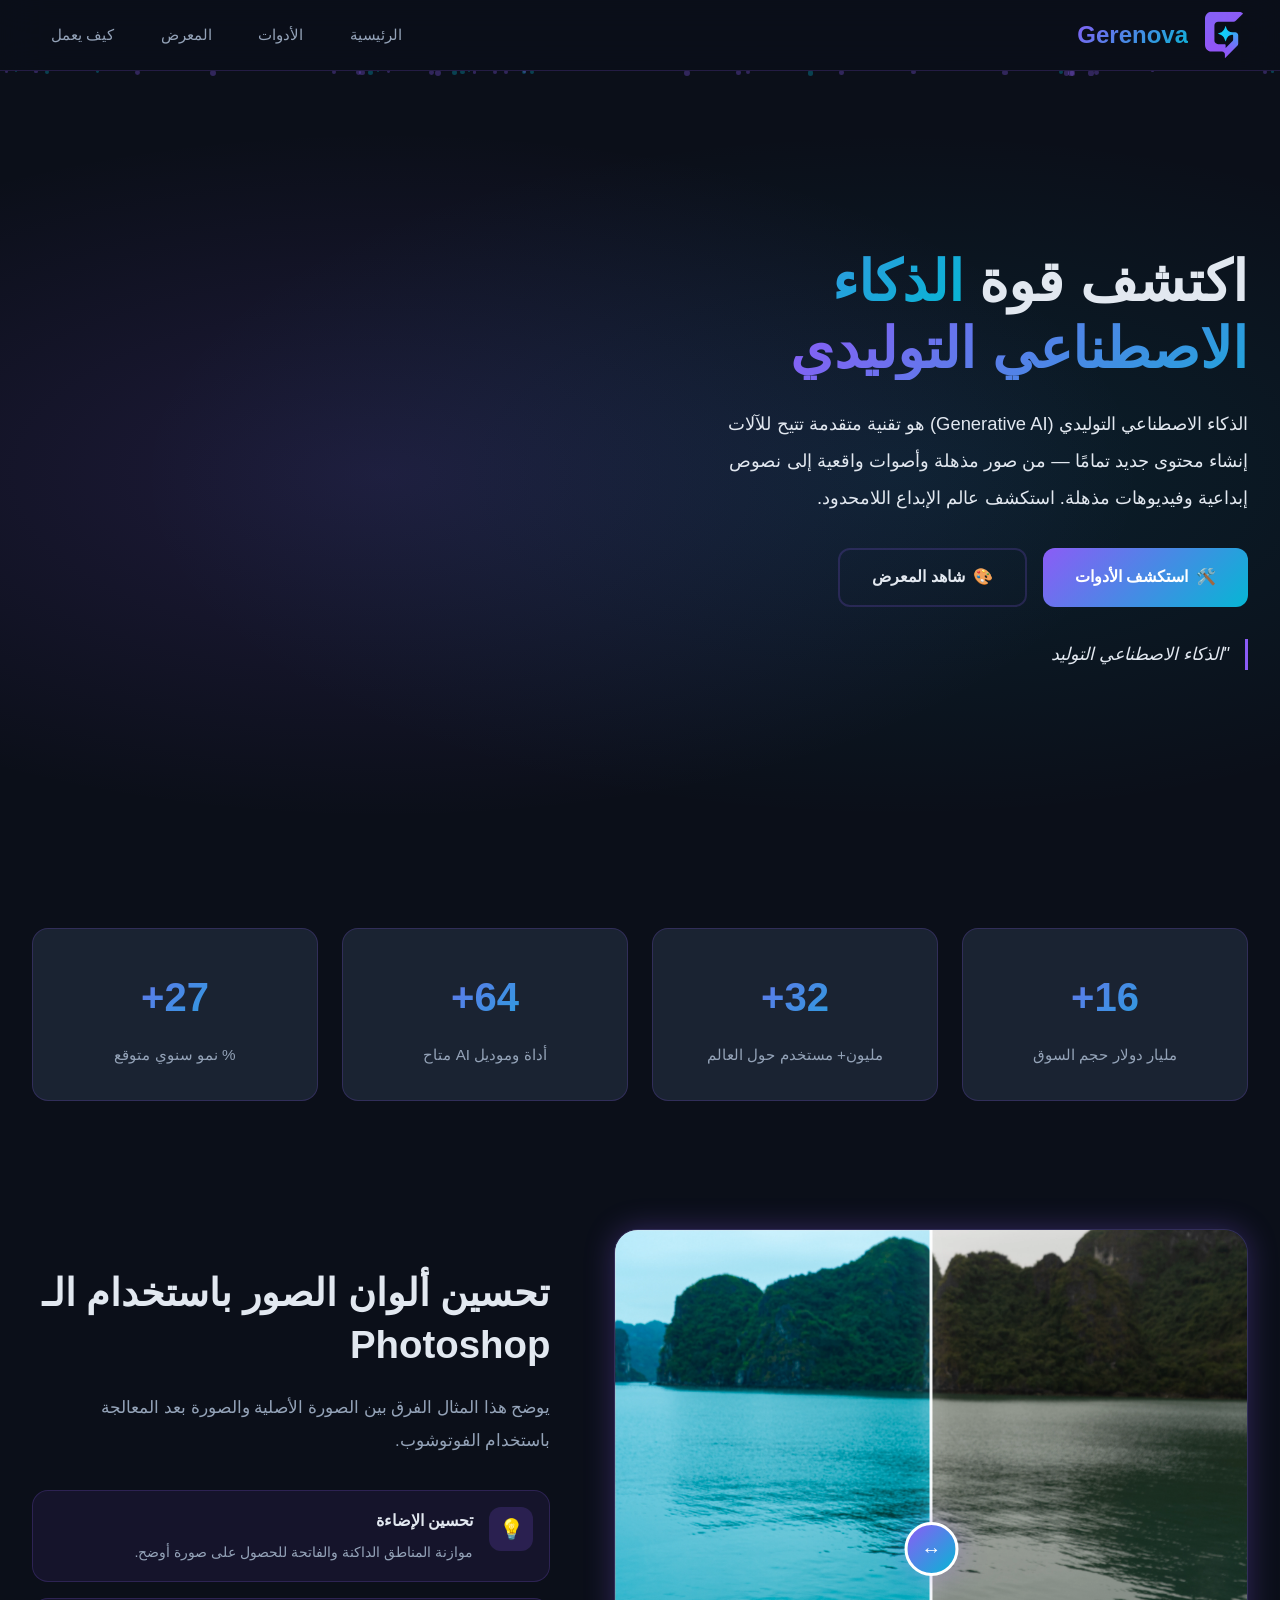
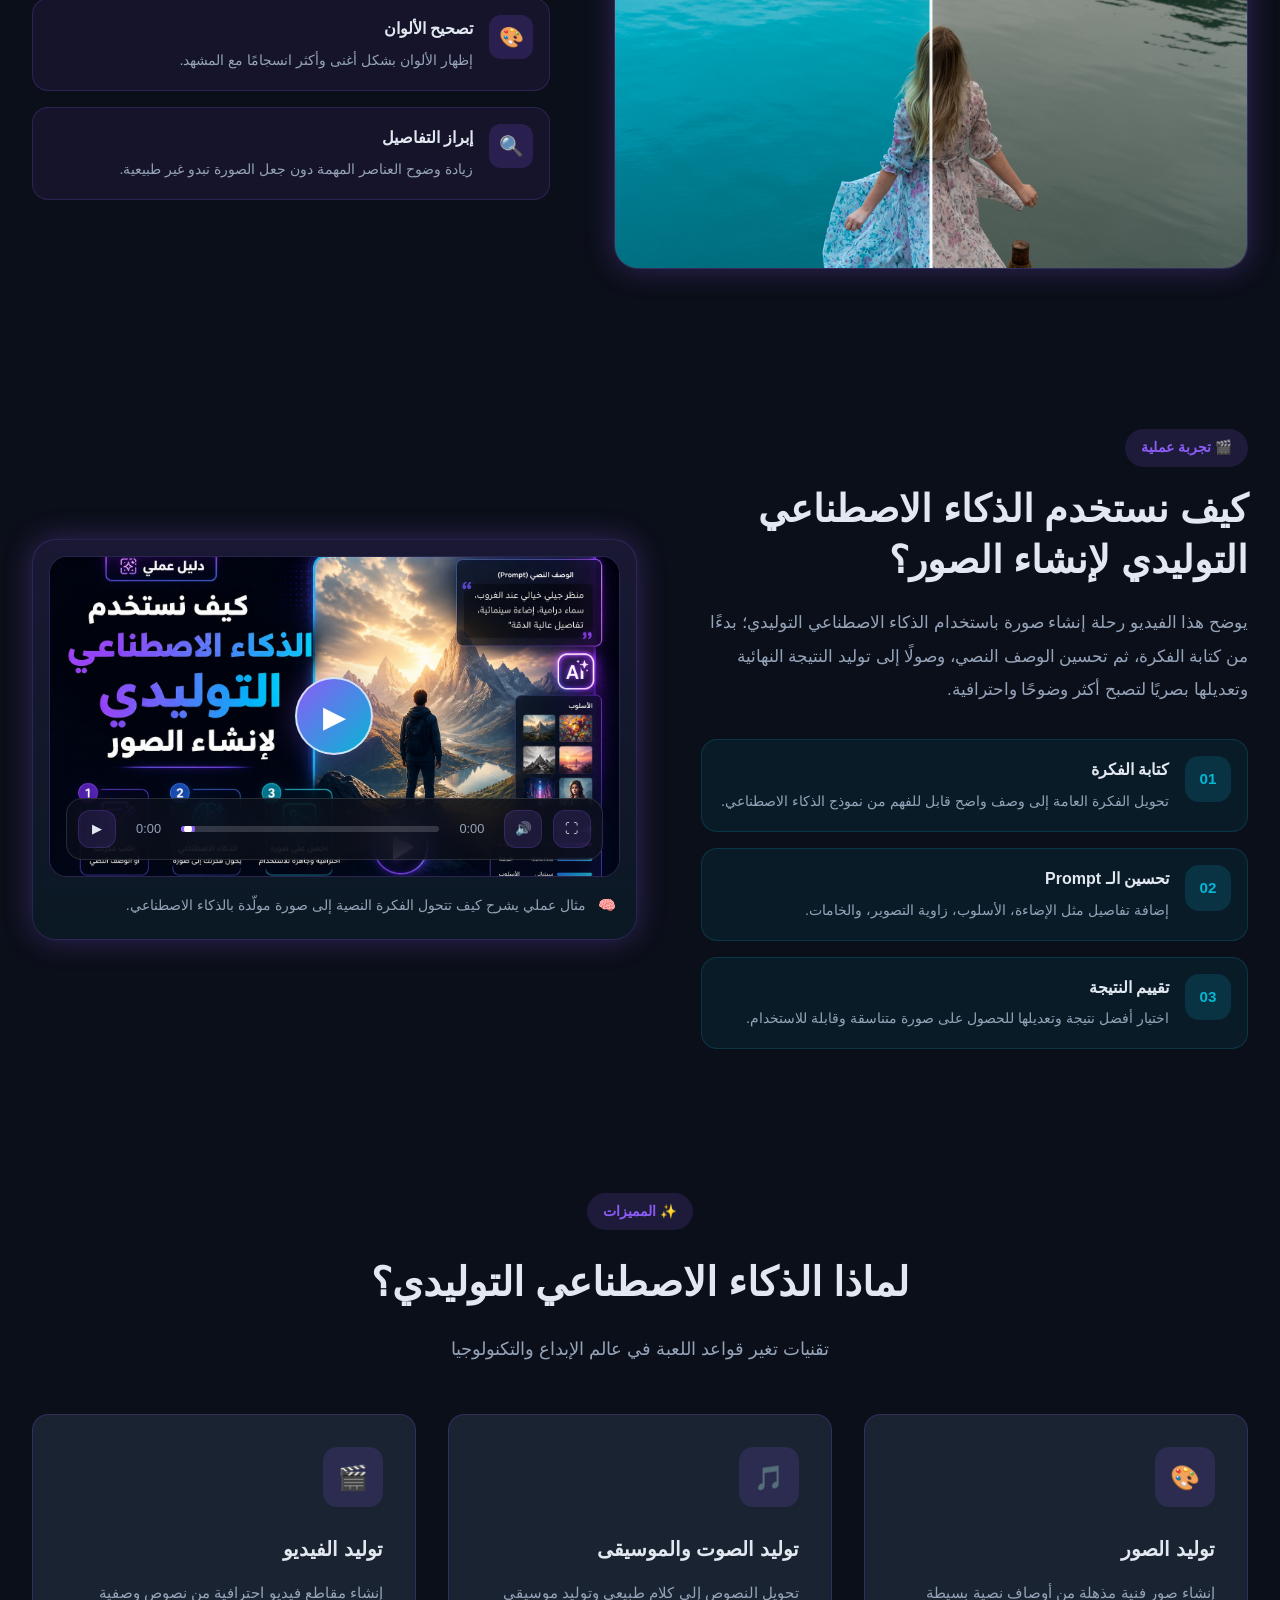
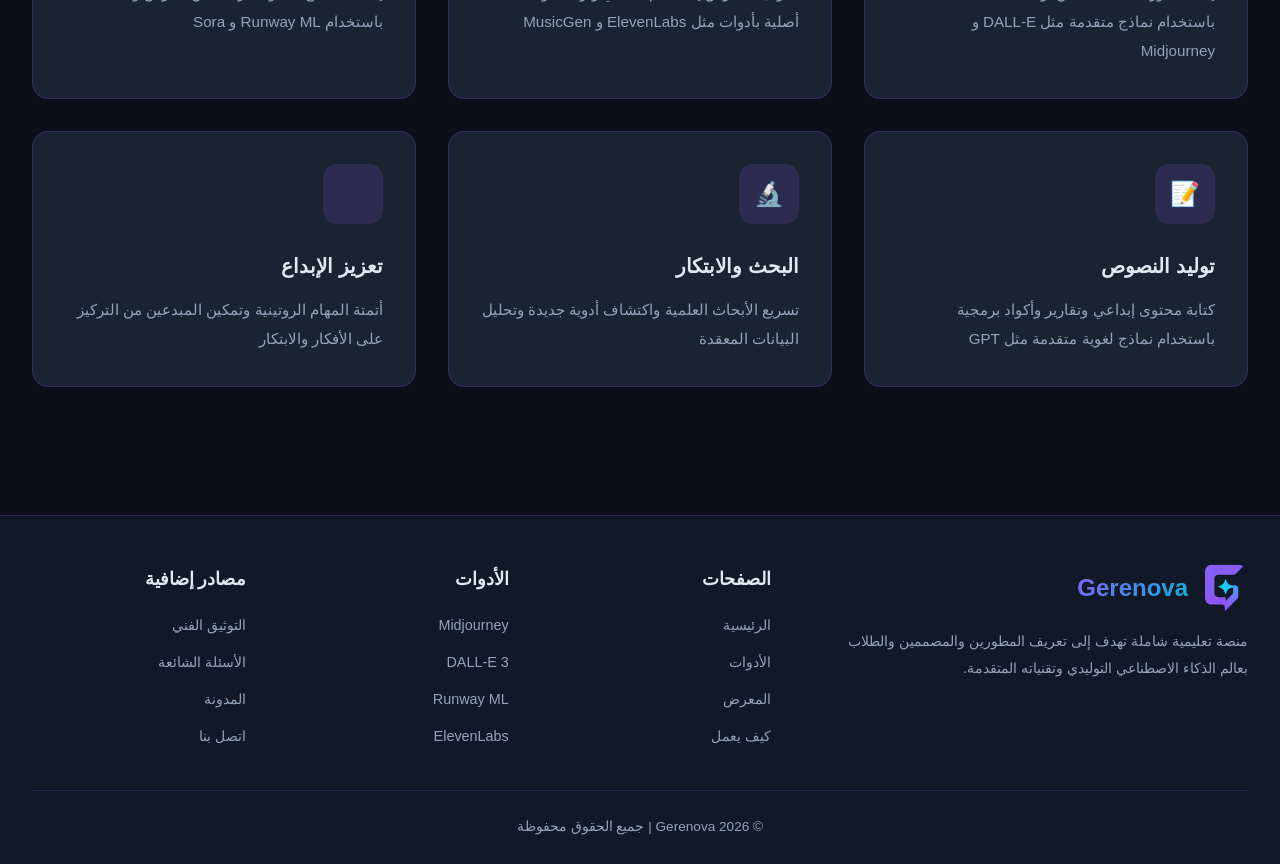
==== commit 329600fb: "final website" ====
--- a/index.html
+++ b/index.html
@@ -1,3327 +1,384 @@
-<!DOCTYPE html>
-<html lang="ar" dir="rtl">
-  <head>
-    <meta charset="UTF-8" />
-    <meta name="viewport" content="width=device-width, initial-scale=1.0" />
-    <title>GenAI - الذكاء الاصطناعي التوليدي</title>
-    <style>
-      @import url("https://api.fontsource.org/arabic");
-
-      * {
-        margin: 0;
-        padding: 0;
-        box-sizing: border-box;
-      }
-
-      :root {
-        --bg-primary: #0b0f19;
-        --bg-secondary: #111827;
-        --bg-card: #1a2332;
-        --bg-card-hover: #1f2b3d;
-        --text-primary: #e2e8f0;
-        --text-secondary: #94a3b8;
-        --accent-purple: #8b5cf6;
-        --accent-cyan: #06b6d4;
-        --accent-gradient: linear-gradient(135deg, #8b5cf6, #06b6d4);
-        --border-color: rgba(139, 92, 246, 0.2);
-        --glow-purple: 0 0 30px rgba(139, 92, 246, 0.3);
-        --glow-cyan: 0 0 30px rgba(6, 182, 212, 0.3);
-      }
-
-      body {
-        font-family: "Segoe UI", Tahoma, Geneva, Verdana, sans-serif;
-        background-color: var(--bg-primary);
-        color: var(--text-primary);
-        line-height: 1.8;
-        overflow-x: hidden;
-        direction: rtl;
-      }
-
-      /* Scrollbar */
-      ::-webkit-scrollbar {
-        width: 8px;
-      }
-      ::-webkit-scrollbar-track {
-        background: var(--bg-primary);
-      }
-      ::-webkit-scrollbar-thumb {
-        background: var(--accent-purple);
-        border-radius: 4px;
-      }
-
-      /* Navigation */
-      .navbar {
-        position: fixed;
-        top: 0;
-        right: 0;
-        left: 0;
-        z-index: 1000;
-        background: rgba(11, 15, 25, 0.92);
-        backdrop-filter: blur(20px);
-        border-bottom: 1px solid var(--border-color);
-        padding: 0 2rem;
-        transition: all 0.3s ease;
-      }
-
-      .navbar.scrolled {
-        padding: 0 2rem;
-        box-shadow: 0 4px 30px rgba(0, 0, 0, 0.5);
-      }
-
-      .nav-container {
-        max-width: 1400px;
-        margin: 0 auto;
-        display: flex;
-        align-items: center;
-        justify-content: space-between;
-        height: 70px;
-      }
-
-      .logo {
-        display: flex;
-        align-items: center;
-        gap: 12px;
-        text-decoration: none;
-        cursor: pointer;
-      }
-
-      .logo-icon {
-        width: 45px;
-        height: 45px;
-        border-radius: 12px;
-        object-fit: cover;
-        border: 2px solid var(--accent-purple);
-      }
-
-      .logo-text {
-        font-size: 1.5rem;
-        font-weight: 800;
-        background: var(--accent-gradient);
-        -webkit-background-clip: text;
-        -webkit-text-fill-color: transparent;
-        background-clip: text;
-      }
-
-      .nav-links {
-        display: flex;
-        align-items: center;
-        gap: 0.5rem;
-        list-style: none;
-      }
-
-      .nav-link {
-        padding: 0.6rem 1.2rem;
-        border-radius: 10px;
-        text-decoration: none;
-        color: var(--text-secondary);
-        font-size: 0.95rem;
-        font-weight: 500;
-        transition: all 0.3s ease;
-        cursor: pointer;
-        position: relative;
-        overflow: hidden;
-      }
-
-      .nav-link::before {
-        content: "";
-        position: absolute;
-        bottom: 0;
-        right: 50%;
-        transform: translateX(50%);
-        width: 0;
-        height: 2px;
-        background: var(--accent-gradient);
-        transition: width 0.3s ease;
-      }
-
-      .nav-link:hover,
-      .nav-link.active {
-        color: var(--text-primary);
-        background: rgba(139, 92, 246, 0.1);
-      }
-
-      .nav-link:hover::before,
-      .nav-link.active::before {
-        width: 60%;
-      }
-
-      .mobile-toggle {
-        display: none;
-        flex-direction: column;
-        gap: 5px;
-        cursor: pointer;
-        padding: 5px;
-      }
-
-      .mobile-toggle span {
-        width: 28px;
-        height: 3px;
-        background: var(--text-primary);
-        border-radius: 2px;
-        transition: all 0.3s ease;
-      }
-
-      .mobile-toggle.open span:nth-child(1) {
-        transform: rotate(45deg) translate(5px, 5px);
-      }
-      .mobile-toggle.open span:nth-child(2) {
-        opacity: 0;
-      }
-      .mobile-toggle.open span:nth-child(3) {
-        transform: rotate(-45deg) translate(6px, -6px);
-      }
-
-      /* Main Content */
-      .main-content {
-        margin-top: 70px;
-        min-height: calc(100vh - 70px);
-      }
-
-      .page-section {
-        display: none;
-        animation: fadeInPage 0.6s ease;
-      }
-
-      .page-section.active {
-        display: block;
-      }
-
-      @keyframes fadeInPage {
-        from {
-          opacity: 0;
-          transform: translateY(20px);
-        }
-        to {
-          opacity: 1;
-          transform: translateY(0);
-        }
-      }
-
-      /* Hero Section */
-      .hero {
-        min-height: 90vh;
-        display: flex;
-        align-items: center;
-        justify-content: center;
-        position: relative;
-        overflow: hidden;
-        padding: 2rem;
-      }
-
-      .hero-bg {
-        position: absolute;
-        top: 0;
-        left: 0;
-        right: 0;
-        bottom: 0;
-        background: radial-gradient(
-            ellipse at 30% 50%,
-            rgba(139, 92, 246, 0.15) 0%,
-            transparent 60%
-          ),
-          radial-gradient(
-            ellipse at 70% 50%,
-            rgba(6, 182, 212, 0.1) 0%,
-            transparent 60%
-          );
-        z-index: 0;
-      }
-
-      .hero-particles {
-        position: absolute;
-        top: 0;
-        left: 0;
-        right: 0;
-        bottom: 0;
-        z-index: 0;
-        overflow: hidden;
-      }
-
-      .particle {
-        position: absolute;
-        width: 4px;
-        height: 4px;
-        border-radius: 50%;
-        background: var(--accent-purple);
-        opacity: 0.3;
-        animation: floatParticle linear infinite;
-      }
-
-      @keyframes floatParticle {
-        0% {
-          transform: translateY(100vh) rotate(0deg);
-          opacity: 0;
-        }
-        10% {
-          opacity: 0.3;
-        }
-        90% {
-          opacity: 0.3;
-        }
-        100% {
-          transform: translateY(-100px) rotate(720deg);
-          opacity: 0;
-        }
-      }
-
-      .hero-content {
-        position: relative;
-        z-index: 1;
-        display: grid;
-        grid-template-columns: 1fr 1fr;
-        gap: 4rem;
-        max-width: 1400px;
-        width: 100%;
-        align-items: center;
-      }
-
-      .hero-text {
-        text-align: right;
-      }
-
-      .hero-badge {
-        display: inline-flex;
-        align-items: center;
-        gap: 8px;
-        padding: 0.5rem 1.2rem;
-        border-radius: 50px;
-        background: rgba(139, 92, 246, 0.15);
-        border: 1px solid rgba(139, 92, 246, 0.3);
-        font-size: 0.85rem;
-        color: var(--accent-purple);
-        margin-bottom: 1.5rem;
-        animation: pulse 2s ease infinite;
-      }
-
-      @keyframes pulse {
-        0%,
-        100% {
-          box-shadow: 0 0 0 0 rgba(139, 92, 246, 0.3);
-        }
-        50% {
-          box-shadow: 0 0 0 10px rgba(139, 92, 246, 0);
-        }
-      }
-
-      .hero-title {
-        font-size: 3.5rem;
-        font-weight: 900;
-        line-height: 1.2;
-        margin-bottom: 1.5rem;
-      }
-
-      .hero-title .gradient-text {
-        background: var(--accent-gradient);
-        -webkit-background-clip: text;
-        -webkit-text-fill-color: transparent;
-        background-clip: text;
-      }
-
-      .hero-description {
-        font-size: 1.15rem;
-        color: var(--text-secondary);
-        margin-bottom: 2rem;
-        max-width: 550px;
-        line-height: 2;
-      }
-
-      .hero-buttons {
-        display: flex;
-        gap: 1rem;
-        flex-wrap: wrap;
-      }
-
-      .btn-primary {
-        padding: 0.8rem 2rem;
-        border-radius: 12px;
-        background: var(--accent-gradient);
-        color: white;
-        border: none;
-        font-size: 1rem;
-        font-weight: 600;
-        cursor: pointer;
-        transition: all 0.3s ease;
-        text-decoration: none;
-        display: inline-flex;
-        align-items: center;
-        gap: 8px;
-      }
-
-      .btn-primary:hover {
-        transform: translateY(-3px);
-        box-shadow: var(--glow-purple);
-      }
-
-      .btn-secondary {
-        padding: 0.8rem 2rem;
-        border-radius: 12px;
-        background: transparent;
-        color: var(--text-primary);
-        border: 2px solid var(--border-color);
-        font-size: 1rem;
-        font-weight: 600;
-        cursor: pointer;
-        transition: all 0.3s ease;
-        text-decoration: none;
-        display: inline-flex;
-        align-items: center;
-        gap: 8px;
-      }
-
-      .btn-secondary:hover {
-        border-color: var(--accent-cyan);
-        background: rgba(6, 182, 212, 0.1);
-        transform: translateY(-3px);
-      }
-
-      .hero-image {
-        position: relative;
-        display: flex;
-        justify-content: center;
-        align-items: center;
-      }
-
-      .hero-image img {
-        width: 100%;
-        max-width: 550px;
-        border-radius: 20px;
-        border: 2px solid var(--border-color);
-        box-shadow: var(--glow-purple);
-        animation: heroFloat 6s ease-in-out infinite;
-      }
-
-      @keyframes heroFloat {
-        0%,
-        100% {
-          transform: translateY(0px);
-        }
-        50% {
-          transform: translateY(-15px);
-        }
-      }
-
-      /* Stats Section */
-      .stats-section {
-        padding: 3rem 2rem;
-        max-width: 1400px;
-        margin: 0 auto;
-      }
-
-      .stats-grid {
-        display: grid;
-        grid-template-columns: repeat(4, 1fr);
-        gap: 1.5rem;
-      }
-
-      .stat-card {
-        background: var(--bg-card);
-        border: 1px solid var(--border-color);
-        border-radius: 16px;
-        padding: 2rem;
-        text-align: center;
-        transition: all 0.3s ease;
-      }
-
-      .stat-card:hover {
-        transform: translateY(-5px);
-        border-color: var(--accent-purple);
-        box-shadow: var(--glow-purple);
-      }
-
-      .stat-number {
-        font-size: 2.5rem;
-        font-weight: 900;
-        background: var(--accent-gradient);
-        -webkit-background-clip: text;
-        -webkit-text-fill-color: transparent;
-        background-clip: text;
-      }
-
-      .stat-label {
-        color: var(--text-secondary);
-        font-size: 0.95rem;
-        margin-top: 0.5rem;
-      }
-
-      /* Features Section */
-      .features-section {
-        padding: 4rem 2rem;
-        max-width: 1400px;
-        margin: 0 auto;
-      }
-
-      .section-header {
-        text-align: center;
-        margin-bottom: 3rem;
-      }
-
-      .section-title {
-        font-size: 2.5rem;
-        font-weight: 800;
-        margin-bottom: 1rem;
-      }
-
-      .section-subtitle {
-        color: var(--text-secondary);
-        font-size: 1.1rem;
-        max-width: 600px;
-        margin: 0 auto;
-      }
-
-      .features-grid {
-        display: grid;
-        grid-template-columns: repeat(3, 1fr);
-        gap: 2rem;
-      }
-
-      .feature-card {
-        background: var(--bg-card);
-        border: 1px solid var(--border-color);
-        border-radius: 16px;
-        padding: 2rem;
-        transition: all 0.3s ease;
-        position: relative;
-        overflow: hidden;
-      }
-
-      .feature-card::before {
-        content: "";
-        position: absolute;
-        top: 0;
-        right: 0;
-        left: 0;
-        height: 3px;
-        background: var(--accent-gradient);
-        opacity: 0;
-        transition: opacity 0.3s ease;
-      }
-
-      .feature-card:hover {
-        transform: translateY(-8px);
-        border-color: var(--accent-purple);
-        box-shadow: var(--glow-purple);
-      }
-
-      .feature-card:hover::before {
-        opacity: 1;
-      }
-
-      .feature-icon {
-        width: 60px;
-        height: 60px;
-        border-radius: 14px;
-        background: rgba(139, 92, 246, 0.15);
-        display: flex;
-        align-items: center;
-        justify-content: center;
-        font-size: 1.5rem;
-        margin-bottom: 1.5rem;
-      }
-
-      .feature-title {
-        font-size: 1.25rem;
-        font-weight: 700;
-        margin-bottom: 0.75rem;
-      }
-
-      .feature-desc {
-        color: var(--text-secondary);
-        font-size: 0.95rem;
-        line-height: 1.9;
-      }
-
-      /* Tools Page */
-      .tools-page {
-        padding: 3rem 2rem;
-        max-width: 1400px;
-        margin: 0 auto;
-      }
-
-      .tools-grid {
-        display: grid;
-        grid-template-columns: repeat(2, 1fr);
-        gap: 2rem;
-        margin-top: 2rem;
-      }
-
-      .tool-card {
-        background: var(--bg-card);
-        border: 1px solid var(--border-color);
-        border-radius: 20px;
-        overflow: hidden;
-        transition: all 0.4s ease;
-      }
-
-      .tool-card:hover {
-        transform: translateY(-8px);
-        box-shadow: var(--glow-purple);
-        border-color: var(--accent-purple);
-      }
-
-      .tool-header {
-        padding: 2rem 2rem 1.5rem;
-        border-bottom: 1px solid var(--border-color);
-        display: flex;
-        align-items: center;
-        gap: 1rem;
-      }
-
-      .tool-logo {
-        width: 60px;
-        height: 60px;
-        border-radius: 14px;
-        display: flex;
-        align-items: center;
-        justify-content: center;
-        font-size: 1.5rem;
-        font-weight: 900;
-        color: white;
-      }
-
-      .tool-logo.mj {
-        background: linear-gradient(135deg, #1a1a2e, #8b5cf6);
-      }
-      .tool-logo.dalle {
-        background: linear-gradient(135deg, #00c6ff, #0072ff);
-      }
-      .tool-logo.runway {
-        background: linear-gradient(135deg, #f7971e, #ffd200);
-      }
-      .tool-logo.eleven {
-        background: linear-gradient(135deg, #06b6d4, #8b5cf6);
-      }
-
-      .tool-info h3 {
-        font-size: 1.4rem;
-        font-weight: 700;
-      }
-
-      .tool-info p {
-        color: var(--text-secondary);
-        font-size: 0.85rem;
-      }
-
-      .tool-body {
-        padding: 1.5rem 2rem;
-      }
-
-      .tool-description {
-        color: var(--text-secondary);
-        margin-bottom: 1.5rem;
-        line-height: 1.9;
-      }
-
-      .tool-pros-cons {
-        display: grid;
-        grid-template-columns: 1fr 1fr;
-        gap: 1.5rem;
-      }
-
-      .pros-list,
-      .cons-list {
-        list-style: none;
-      }
-
-      .pros-list li,
-      .cons-list li {
-        padding: 0.5rem 0;
-        font-size: 0.9rem;
-        display: flex;
-        align-items: center;
-        gap: 8px;
-      }
-
-      .pros-list li::before {
-        content: "✓";
-        color: #10b981;
-        font-weight: 700;
-        min-width: 20px;
-      }
-
-      .cons-list li::before {
-        content: "✗";
-        color: #ef4444;
-        font-weight: 700;
-        min-width: 20px;
-      }
-
-      .pros-title,
-      .cons-title {
-        font-weight: 700;
-        font-size: 1rem;
-        margin-bottom: 0.5rem;
-        padding-bottom: 0.5rem;
-        border-bottom: 1px solid var(--border-color);
-      }
-
-      .pros-title {
-        color: #10b981;
-      }
-      .cons-title {
-        color: #ef4444;
-      }
-
-      .tool-rating {
-        display: flex;
-        align-items: center;
-        gap: 0.5rem;
-        margin-top: 1.5rem;
-        padding-top: 1.5rem;
-        border-top: 1px solid var(--border-color);
-      }
-
-      .stars {
-        color: #fbbf24;
-        font-size: 1.2rem;
-      }
-
-      .rating-text {
-        color: var(--text-secondary);
-        font-size: 0.9rem;
-      }
-
-      /* Media Page */
-      .media-page {
-        padding: 3rem 2rem;
-        max-width: 1400px;
-        margin: 0 auto;
-      }
-
-      .media-tabs {
-        display: flex;
-        gap: 0.5rem;
-        justify-content: center;
-        margin-bottom: 3rem;
-        flex-wrap: wrap;
-      }
-
-      .media-tab {
-        padding: 0.7rem 1.5rem;
-        border-radius: 12px;
-        border: 1px solid var(--border-color);
-        background: transparent;
-        color: var(--text-secondary);
-        cursor: pointer;
-        font-size: 0.95rem;
-        font-weight: 500;
-        transition: all 0.3s ease;
-      }
-
-      .media-tab.active,
-      .media-tab:hover {
-        background: var(--accent-gradient);
-        color: white;
-        border-color: transparent;
-      }
-
-      .media-content {
-        display: none;
-      }
-
-      .media-content.active {
-        display: block;
-        animation: fadeInPage 0.5s ease;
-      }
-
-      .gallery-grid {
-        display: grid;
-        grid-template-columns: repeat(3, 1fr);
-        gap: 1.5rem;
-      }
-
-      .gallery-item {
-        border-radius: 16px;
-        overflow: hidden;
-        border: 1px solid var(--border-color);
-        transition: all 0.3s ease;
-        position: relative;
-        cursor: pointer;
-      }
-
-      .gallery-item:hover {
-        transform: scale(1.03);
-        box-shadow: var(--glow-purple);
-      }
-
-      .gallery-item img {
-        width: 100%;
-        height: 280px;
-        object-fit: cover;
-        display: block;
-      }
-
-      .gallery-overlay {
-        position: absolute;
-        bottom: 0;
-        left: 0;
-        right: 0;
-        padding: 1.5rem;
-        background: linear-gradient(transparent, rgba(11, 15, 25, 0.95));
-      }
-
-      .gallery-overlay h4 {
-        font-size: 1rem;
-        margin-bottom: 0.3rem;
-      }
-
-      .gallery-overlay p {
-        color: var(--text-secondary);
-        font-size: 0.8rem;
-      }
-
-      /* Audio Section */
-      .audio-section {
-        display: grid;
-        grid-template-columns: repeat(2, 1fr);
-        gap: 2rem;
-      }
-
-      .audio-card {
-        background: var(--bg-card);
-        border: 1px solid var(--border-color);
-        border-radius: 16px;
-        padding: 2rem;
-        transition: all 0.3s ease;
-      }
-
-      .audio-card:hover {
-        border-color: var(--accent-cyan);
-        box-shadow: var(--glow-cyan);
-      }
-
-      .audio-visualizer {
-        height: 80px;
-        display: flex;
-        align-items: center;
-        justify-content: center;
-        gap: 3px;
-        margin-bottom: 1.5rem;
-      }
-
-      .audio-bar {
-        width: 4px;
-        background: var(--accent-gradient);
-        border-radius: 2px;
-        transition: height 0.1s ease;
-        height: 10px;
-      }
-
-      .audio-bar.active {
-        animation: audioBarAnim 0.5s ease infinite alternate;
-      }
-
-      @keyframes audioBarAnim {
-        0% {
-          height: 10px;
-        }
-        100% {
-          height: var(--bar-height, 60px);
-        }
-      }
-
-      .audio-title {
-        font-size: 1.1rem;
-        font-weight: 700;
-        margin-bottom: 0.5rem;
-      }
-
-      .audio-desc {
-        color: var(--text-secondary);
-        font-size: 0.85rem;
-        margin-bottom: 1rem;
-      }
-
-      .audio-controls {
-        display: flex;
-        align-items: center;
-        gap: 1rem;
-      }
-
-      .play-btn {
-        width: 45px;
-        height: 45px;
-        border-radius: 50%;
-        background: var(--accent-gradient);
-        border: none;
-        color: white;
-        font-size: 1.2rem;
-        cursor: pointer;
-        display: flex;
-        align-items: center;
-        justify-content: center;
-        transition: all 0.3s ease;
-      }
-
-      .play-btn:hover {
-        transform: scale(1.1);
-        box-shadow: var(--glow-purple);
-      }
-
-      .audio-progress {
-        flex: 1;
-        height: 6px;
-        background: rgba(255, 255, 255, 0.1);
-        border-radius: 3px;
-        overflow: hidden;
-        cursor: pointer;
-      }
-
-      .audio-progress-fill {
-        height: 100%;
-        background: var(--accent-gradient);
-        border-radius: 3px;
-        width: 0%;
-        transition: width 0.1s linear;
-      }
-
-      .audio-time {
-        color: var(--text-secondary);
-        font-size: 0.8rem;
-        min-width: 40px;
-        text-align: center;
-      }
-
-      /* Video Section */
-      .video-section {
-        display: grid;
-        grid-template-columns: repeat(2, 1fr);
-        gap: 2rem;
-      }
-
-      .video-card {
-        background: var(--bg-card);
-        border: 1px solid var(--border-color);
-        border-radius: 16px;
-        overflow: hidden;
-        transition: all 0.3s ease;
-      }
-
-      .video-card:hover {
-        border-color: var(--accent-purple);
-        box-shadow: var(--glow-purple);
-      }
-
-      .video-player {
-        width: 100%;
-        height: 250px;
-        background: var(--bg-secondary);
-        position: relative;
-        overflow: hidden;
-        cursor: pointer;
-      }
-
-      .video-animation {
-        width: 100%;
-        height: 100%;
-        display: flex;
-        align-items: center;
-        justify-content: center;
-      }
-
-      .video-canvas {
-        width: 100%;
-        height: 100%;
-      }
-
-      .play-overlay {
-        position: absolute;
-        top: 50%;
-        left: 50%;
-        transform: translate(-50%, -50%);
-        width: 70px;
-        height: 70px;
-        border-radius: 50%;
-        background: rgba(139, 92, 246, 0.8);
-        display: flex;
-        align-items: center;
-        justify-content: center;
-        font-size: 1.8rem;
-        color: white;
-        transition: all 0.3s ease;
-        z-index: 2;
-      }
-
-      .video-card:hover .play-overlay {
-        transform: translate(-50%, -50%) scale(1.1);
-        background: rgba(139, 92, 246, 1);
-      }
-
-      .video-card.playing .play-overlay {
-        opacity: 0;
-      }
-
-      .video-info {
-        padding: 1.5rem;
-      }
-
-      .video-title {
-        font-size: 1.1rem;
-        font-weight: 700;
-        margin-bottom: 0.5rem;
-      }
-
-      .video-desc {
-        color: var(--text-secondary);
-        font-size: 0.85rem;
-        margin-bottom: 1rem;
-      }
-
-      .video-meta {
-        display: flex;
-        gap: 1rem;
-        color: var(--text-secondary);
-        font-size: 0.8rem;
-      }
-
-      .video-meta span {
-        display: flex;
-        align-items: center;
-        gap: 5px;
-      }
-
-      /* How It Works Page */
-      .how-it-works-page {
-        padding: 3rem 2rem;
-        max-width: 1400px;
-        margin: 0 auto;
-      }
-
-      .diagram-section {
-        margin-bottom: 4rem;
-      }
-
-      .diagram-container {
-        background: var(--bg-card);
-        border: 1px solid var(--border-color);
-        border-radius: 20px;
-        padding: 3rem;
-        margin-top: 2rem;
-      }
-
-      .diagram-title {
-        font-size: 1.5rem;
-        font-weight: 700;
-        margin-bottom: 1rem;
-        text-align: center;
-      }
-
-      .diagram-description {
-        color: var(--text-secondary);
-        text-align: center;
-        margin-bottom: 2rem;
-        max-width: 700px;
-        margin-left: auto;
-        margin-right: auto;
-      }
-
-      /* GAN Diagram */
-      .gan-diagram {
-        display: grid;
-        grid-template-columns: 1fr auto 1fr;
-        gap: 2rem;
-        align-items: center;
-        direction: ltr;
-      }
-
-      .gan-component {
-        background: var(--bg-secondary);
-        border: 1px solid var(--border-color);
-        border-radius: 16px;
-        padding: 2rem;
-        text-align: center;
-      }
-
-      .gan-component.generator {
-        border-color: var(--accent-purple);
-      }
-
-      .gan-component.discriminator {
-        border-color: var(--accent-cyan);
-      }
-
-      .gan-icon {
-        width: 80px;
-        height: 80px;
-        border-radius: 50%;
-        margin: 0 auto 1rem;
-        display: flex;
-        align-items: center;
-        justify-content: center;
-        font-size: 2rem;
-      }
-
-      .gan-icon.gen-icon {
-        background: rgba(139, 92, 246, 0.2);
-        color: var(--accent-purple);
-      }
-
-      .gan-icon.dis-icon {
-        background: rgba(6, 182, 212, 0.2);
-        color: var(--accent-cyan);
-      }
-
-      .gan-component h4 {
-        font-size: 1.2rem;
-        margin-bottom: 0.5rem;
-      }
-
-      .gan-component p {
-        color: var(--text-secondary);
-        font-size: 0.9rem;
-      }
-
-      .gan-arrows {
-        display: flex;
-        flex-direction: column;
-        align-items: center;
-        gap: 1rem;
-      }
-
-      .gan-arrow {
-        display: flex;
-        align-items: center;
-        gap: 0.5rem;
-        font-size: 0.85rem;
-        color: var(--text-secondary);
-      }
-
-      .gan-arrow .arrow-line {
-        width: 60px;
-        height: 2px;
-        background: var(--accent-gradient);
-        position: relative;
-      }
-
-      .gan-arrow .arrow-line::after {
-        content: "";
-        position: absolute;
-        right: -5px;
-        top: -4px;
-        border: 5px solid transparent;
-        border-left: 8px solid var(--accent-purple);
-      }
-
-      .gan-flow {
-        margin-top: 2rem;
-        padding: 1.5rem;
-        background: var(--bg-secondary);
-        border-radius: 12px;
-        border: 1px solid var(--border-color);
-      }
-
-      .gan-flow-title {
-        font-weight: 700;
-        margin-bottom: 1rem;
-        color: var(--accent-purple);
-      }
-
-      .gan-steps {
-        display: flex;
-        gap: 1rem;
-        align-items: center;
-        flex-wrap: wrap;
-        justify-content: center;
-      }
-
-      .gan-step {
-        background: var(--bg-card);
-        border: 1px solid var(--border-color);
-        border-radius: 10px;
-        padding: 1rem 1.5rem;
-        text-align: center;
-        min-width: 120px;
-      }
-
-      .gan-step-num {
-        width: 30px;
-        height: 30px;
-        border-radius: 50%;
-        background: var(--accent-gradient);
-        color: white;
-        display: flex;
-        align-items: center;
-        justify-content: center;
-        margin: 0 auto 0.5rem;
-        font-size: 0.85rem;
-        font-weight: 700;
-      }
-
-      .gan-step span {
-        font-size: 0.85rem;
-        color: var(--text-secondary);
-      }
-
-      .step-arrow {
-        color: var(--accent-purple);
-        font-size: 1.5rem;
-      }
-
-      /* Diffusion Diagram */
-      .diffusion-diagram {
-        position: relative;
-      }
-
-      .diffusion-flow {
-        display: grid;
-        grid-template-columns: 1fr auto 1fr;
-        gap: 2rem;
-        align-items: center;
-        direction: ltr;
-      }
-
-      .diffusion-box {
-        background: var(--bg-secondary);
-        border: 1px solid var(--border-color);
-        border-radius: 16px;
-        padding: 2rem;
-        text-align: center;
-      }
-
-      .diffusion-box.forward {
-        border-color: #ef4444;
-      }
-
-      .diffusion-box.reverse {
-        border-color: #10b981;
-      }
-
-      .diffusion-icon {
-        width: 100px;
-        height: 100px;
-        border-radius: 16px;
-        margin: 0 auto 1rem;
-        display: flex;
-        align-items: center;
-        justify-content: center;
-        font-size: 2.5rem;
-        background: rgba(239, 68, 68, 0.1);
-      }
-
-      .diffusion-box.reverse .diffusion-icon {
-        background: rgba(16, 185, 129, 0.1);
-      }
-
-      .diffusion-box h4 {
-        font-size: 1.2rem;
-        margin-bottom: 0.5rem;
-      }
-
-      .diffusion-box p {
-        color: var(--text-secondary);
-        font-size: 0.9rem;
-      }
-
-      .diffusion-center {
-        display: flex;
-        flex-direction: column;
-        align-items: center;
-        gap: 1rem;
-      }
-
-      .noise-visual {
-        width: 80px;
-        height: 80px;
-        border-radius: 50%;
-        background: radial-gradient(
-          circle,
-          rgba(255, 255, 255, 0.3),
-          transparent
-        );
-        border: 2px dashed var(--text-secondary);
-        display: flex;
-        align-items: center;
-        justify-content: center;
-        font-size: 1.5rem;
-      }
-
-      .diffusion-steps-container {
-        margin-top: 2rem;
-      }
-
-      .diffusion-step-bar {
-        display: flex;
-        align-items: center;
-        gap: 1rem;
-        margin-bottom: 1.5rem;
-      }
-
-      .step-indicator {
-        width: 40px;
-        height: 40px;
-        border-radius: 10px;
-        display: flex;
-        align-items: center;
-        justify-content: center;
-        font-weight: 700;
-        font-size: 1rem;
-        flex-shrink: 0;
-      }
-
-      .step-indicator.noise {
-        background: rgba(239, 68, 68, 0.2);
-        color: #ef4444;
-      }
-
-      .step-indicator.clean {
-        background: rgba(16, 185, 129, 0.2);
-        color: #10b981;
-      }
-
-      .step-bar-line {
-        flex: 1;
-        height: 8px;
-        background: var(--bg-secondary);
-        border-radius: 4px;
-        overflow: hidden;
-      }
-
-      .step-bar-fill {
-        height: 100%;
-        border-radius: 4px;
-        transition: width 1s ease;
-      }
-
-      .step-bar-fill.noise-fill {
-        background: linear-gradient(90deg, #ef4444, #f59e0b);
-      }
-
-      .step-bar-fill.clean-fill {
-        background: linear-gradient(90deg, #10b981, #06b6d4);
-      }
-
-      .step-label {
-        min-width: 80px;
-        font-size: 0.85rem;
-        color: var(--text-secondary);
-      }
-
-      /* Footer */
-      .footer {
-        background: var(--bg-secondary);
-        border-top: 1px solid var(--border-color);
-        padding: 3rem 2rem 1.5rem;
-        margin-top: 4rem;
-      }
-
-      .footer-content {
-        max-width: 1400px;
-        margin: 0 auto;
-        display: grid;
-        grid-template-columns: 2fr 1fr 1fr 1fr;
-        gap: 3rem;
-      }
-
-      .footer-brand .logo {
-        margin-bottom: 1rem;
-      }
-
-      .footer-brand p {
-        color: var(--text-secondary);
-        font-size: 0.9rem;
-        line-height: 1.9;
-      }
-
-      .footer-col h4 {
-        font-size: 1.1rem;
-        margin-bottom: 1rem;
-        color: var(--text-primary);
-      }
-
-      .footer-col ul {
-        list-style: none;
-      }
-
-      .footer-col ul li {
-        margin-bottom: 0.5rem;
-      }
-
-      .footer-col ul li a {
-        color: var(--text-secondary);
-        text-decoration: none;
-        font-size: 0.9rem;
-        transition: color 0.3s ease;
-        cursor: pointer;
-      }
-
-      .footer-col ul li a:hover {
-        color: var(--accent-purple);
-      }
-
-      .footer-bottom {
-        max-width: 1400px;
-        margin: 2rem auto 0;
-        padding-top: 1.5rem;
-        border-top: 1px solid var(--border-color);
-        text-align: center;
-        color: var(--text-secondary);
-        font-size: 0.85rem;
-      }
-
-      /* Responsive */
-      @media (max-width: 1024px) {
-        .hero-content {
-          grid-template-columns: 1fr;
-          text-align: center;
-        }
-
-        .hero-text {
-          text-align: center;
-        }
-
-        .hero-description {
-          margin: 0 auto 2rem;
-        }
-
-        .hero-buttons {
-          justify-content: center;
-        }
-
-        .hero-image {
-          order: -1;
-        }
-
-        .hero-image img {
-          max-width: 400px;
-        }
-
-        .features-grid {
-          grid-template-columns: repeat(2, 1fr);
-        }
-
-        .stats-grid {
-          grid-template-columns: repeat(2, 1fr);
-        }
-
-        .footer-content {
-          grid-template-columns: 1fr 1fr;
-        }
-      }
-
-      @media (max-width: 768px) {
-        .nav-links {
-          display: none;
-          position: fixed;
-          top: 70px;
-          right: 0;
-          left: 0;
-          background: rgba(11, 15, 25, 0.98);
-          flex-direction: column;
-          padding: 2rem;
-          gap: 0.5rem;
-          border-bottom: 1px solid var(--border-color);
-        }
-
-        .nav-links.open {
-          display: flex;
-        }
-
-        .mobile-toggle {
-          display: flex;
-        }
-
-        .hero-title {
-          font-size: 2.2rem;
-        }
-
-        .features-grid {
-          grid-template-columns: 1fr;
-        }
-
-        .tools-grid {
-          grid-template-columns: 1fr;
-        }
-
-        .gallery-grid {
-          grid-template-columns: repeat(2, 1fr);
-        }
-
-        .audio-section,
-        .video-section {
-          grid-template-columns: 1fr;
-        }
-
-        .tool-pros-cons {
-          grid-template-columns: 1fr;
-        }
-
-        .gan-diagram,
-        .diffusion-flow {
-          grid-template-columns: 1fr;
-        }
-
-        .gan-arrows {
-          flex-direction: row;
-        }
-
-        .footer-content {
-          grid-template-columns: 1fr;
-        }
-
-        .section-title {
-          font-size: 1.8rem;
-        }
-      }
-
-      @media (max-width: 480px) {
-        .stats-grid {
-          grid-template-columns: 1fr;
-        }
-
-        .gallery-grid {
-          grid-template-columns: 1fr;
-        }
-
-        .hero-title {
-          font-size: 1.8rem;
-        }
-
-        .hero-buttons {
-          flex-direction: column;
-          align-items: center;
-        }
-      }
-
-      /* Animations */
-      .fade-in-up {
-        opacity: 0;
-        transform: translateY(30px);
-        transition: all 0.6s ease;
-      }
-
-      .fade-in-up.visible {
-        opacity: 1;
-        transform: translateY(0);
-      }
-
-      /* Lightbox */
-      .lightbox {
-        display: none;
-        position: fixed;
-        top: 0;
-        left: 0;
-        right: 0;
-        bottom: 0;
-        background: rgba(0, 0, 0, 0.9);
-        z-index: 2000;
-        align-items: center;
-        justify-content: center;
-        padding: 2rem;
-      }
-
-      .lightbox.open {
-        display: flex;
-      }
-
-      .lightbox img {
-        max-width: 90%;
-        max-height: 90vh;
-        border-radius: 16px;
-        border: 2px solid var(--border-color);
-      }
-
-      .lightbox-close {
-        position: absolute;
-        top: 1.5rem;
-        left: 1.5rem;
-        width: 45px;
-        height: 45px;
-        border-radius: 50%;
-        background: rgba(255, 255, 255, 0.1);
-        border: none;
-        color: white;
-        font-size: 1.5rem;
-        cursor: pointer;
-        display: flex;
-        align-items: center;
-        justify-content: center;
-      }
-
-      /* Subtitle styling for sections */
-      .section-label {
-        display: inline-block;
-        padding: 0.4rem 1rem;
-        border-radius: 50px;
-        background: rgba(139, 92, 246, 0.15);
-        color: var(--accent-purple);
-        font-size: 0.85rem;
-        font-weight: 600;
-        margin-bottom: 1rem;
-      }
-
-      /* Comparison table */
-      .comparison-table {
-        width: 100%;
-        border-collapse: separate;
-        border-spacing: 0;
-        margin-top: 2rem;
-        background: var(--bg-card);
-        border-radius: 16px;
-        overflow: hidden;
-        border: 1px solid var(--border-color);
-      }
-
-      .comparison-table th,
-      .comparison-table td {
-        padding: 1rem 1.5rem;
-        text-align: center;
-        border-bottom: 1px solid var(--border-color);
-      }
-
-      .comparison-table th {
-        background: rgba(139, 92, 246, 0.1);
-        font-weight: 700;
-        color: var(--accent-purple);
-      }
-
-      .comparison-table td {
-        color: var(--text-secondary);
-        font-size: 0.9rem;
-      }
-
-      .comparison-table tr:last-child td {
-        border-bottom: none;
-      }
-
-      .comparison-table td:first-child {
-        text-align: right;
-        font-weight: 600;
-        color: var(--text-primary);
-      }
-
-      /* Typing animation */
-      .typing-text {
-        border-left: 3px solid var(--accent-purple);
-        padding-left: 1rem;
-        margin: 2rem 0;
-        font-style: italic;
-        color: var(--text-secondary);
-        font-size: 1.1rem;
-      }
-
-      .typing-text span {
-        display: inline;
-      }
-
-      /* Glow effects */
-      .glow-border {
-        position: relative;
-      }
-
-      .glow-border::after {
-        content: "";
-        position: absolute;
-        inset: -1px;
-        border-radius: inherit;
-        background: var(--accent-gradient);
-        z-index: -1;
-        opacity: 0;
-        transition: opacity 0.3s ease;
-      }
-
-      .glow-border:hover::after {
-        opacity: 0.5;
-      }
-
-      /* Canvas styles for video */
-      canvas {
-        display: block;
-      }
-    </style>
-  </head>
-  <body>
-    <!-- Navigation -->
-    <nav class="navbar" id="navbar">
-      <div class="nav-container">
-        <div class="logo" onclick="navigateTo('home')">
-          <img
-            src="https://image.qwenlm.ai/public_source/7f494208-cae4-4bec-ab43-be89b5dd1d0d/157ab0d0c-6d8a-4364-b1dc-5bbf3dd7450e.png"
-            alt="GenAI Logo"
-            class="logo-icon"
-          />
-          <span class="logo-text">GenAI</span>
-        </div>
-        <ul class="nav-links" id="navLinks">
-          <li>
-            <a
-              class="nav-link active"
-              data-page="home"
-              onclick="navigateTo('home')"
-              >الرئيسية</a
-            >
-          </li>
-          <li>
-            <a class="nav-link" data-page="tools" onclick="navigateTo('tools')"
-              >الأدوات</a
-            >
-          </li>
-          <li>
-            <a class="nav-link" data-page="media" onclick="navigateTo('media')"
-              >المعرض</a
-            >
-          </li>
-          <li>
-            <a
-              class="nav-link"
-              data-page="howItWorks"
-              onclick="navigateTo('howItWorks')"
-              >كيف يعمل</a
-            >
-          </li>
-        </ul>
-        <div
-          class="mobile-toggle"
-          id="mobileToggle"
-          onclick="toggleMobileMenu()"
-        >
-          <span></span>
-          <span></span>
-          <span></span>
-        </div>
-      </div>
-    </nav>
-
-    <!-- Main Content -->
-    <main class="main-content">
-      <!-- ==================== HOME PAGE ==================== -->
-      <section class="page-section active" id="page-home">
-        <div class="hero">
-          <div class="hero-bg"></div>
-          <div class="hero-particles" id="particles"></div>
-          <div class="hero-content">
-            <div class="hero-text">
-              <div class="hero-badge">
-                <span></span>
-                <span>مرحباً بك في عالم الذكاء الاصطناعي التوليدي</span>
-              </div>
-              <h1 class="hero-title">
-                اكتشف قوة
-                <span class="gradient-text">الذكاء الاصطناعي التوليدي</span>
-              </h1>
-              <p class="hero-description">
-                الذكاء الاصطناعي التوليدي (Generative AI) هو تقنية متقدمة تتيح
-                للآلات إنشاء محتوى جديد تمامًا — من صور مذهلة وأصوات واقعية إلى
-                نصوص إبداعية وفيديوهات مذهلة. استكشف عالم الإبداع اللامحدود.
-              </p>
-              <div class="hero-buttons">
-                <button class="btn-primary" onclick="navigateTo('tools')">
-                  <span>🛠️</span>
-                  <span>استكشف الأدوات</span>
-                </button>
-                <button class="btn-secondary" onclick="navigateTo('media')">
-                  <span>🎨</span>
-                  <span>شاهد المعرض</span>
-                </button>
-              </div>
-              <div class="typing-text" id="typingText">
-                <span></span>
-              </div>
-            </div>
-            <div class="hero-image">
-              <img
-                src="https://image.qwenlm.ai/public_source/7f494208-cae4-4bec-ab43-be89b5dd1d0d/16a88fb0f-4ab8-4289-aded-37a5f37a6b16.png"
-                alt="Generative AI Neural Network"
-              />
-            </div>
-          </div>
-        </div>
-
-        <!-- Stats -->
-        <div class="stats-section">
-          <div class="stats-grid">
-            <div class="stat-card fade-in-up">
-              <div class="stat-number" data-count="50">0</div>
-              <div class="stat-label">مليار دولار حجم السوق</div>
-            </div>
-            <div class="stat-card fade-in-up">
-              <div class="stat-number" data-count="100">0</div>
-              <div class="stat-label">مليون+ مستخدم حول العالم</div>
-            </div>
-            <div class="stat-card fade-in-up">
-              <div class="stat-number" data-count="200">0</div>
-              <div class="stat-label">أداة وموديل AI متاح</div>
-            </div>
-            <div class="stat-card fade-in-up">
-              <div class="stat-number" data-count="85">0</div>
-              <div class="stat-label">% نمو سنوي متوقع</div>
-            </div>
-          </div>
-        </div>
-
-        <!-- Features -->
-        <div class="features-section">
-          <div class="section-header">
-            <span class="section-label">✨ المميزات</span>
-            <h2 class="section-title">لماذا الذكاء الاصطناعي التوليدي؟</h2>
-            <p class="section-subtitle">
-              تقنيات تغير قواعد اللعبة في عالم الإبداع والتكنولوجيا
-            </p>
-          </div>
-          <div class="features-grid">
-            <div class="feature-card fade-in-up">
-              <div class="feature-icon">🎨</div>
-              <h3 class="feature-title">توليد الصور</h3>
-              <p class="feature-desc">
-                إنشاء صور فنية مذهلة من أوصاف نصية بسيطة باستخدام نماذج متقدمة
-                مثل DALL-E و Midjourney
-              </p>
-            </div>
-            <div class="feature-card fade-in-up">
-              <div class="feature-icon">🎵</div>
-              <h3 class="feature-title">توليد الصوت والموسيقى</h3>
-              <p class="feature-desc">
-                تحويل النصوص إلى كلام طبيعي وتوليد موسيقى أصلية بأدوات مثل
-                ElevenLabs و MusicGen
-              </p>
-            </div>
-            <div class="feature-card fade-in-up">
-              <div class="feature-icon">🎬</div>
-              <h3 class="feature-title">توليد الفيديو</h3>
-              <p class="feature-desc">
-                إنشاء مقاطع فيديو احترافية من نصوص وصفية باستخدام Runway ML و
-                Sora
-              </p>
-            </div>
-            <div class="feature-card fade-in-up">
-              <div class="feature-icon">📝</div>
-              <h3 class="feature-title">توليد النصوص</h3>
-              <p class="feature-desc">
-                كتابة محتوى إبداعي وتقارير وأكواد برمجية باستخدام نماذج لغوية
-                متقدمة مثل GPT
-              </p>
-            </div>
-            <div class="feature-card fade-in-up">
-              <div class="feature-icon">🔬</div>
-              <h3 class="feature-title">البحث والابتكار</h3>
-              <p class="feature-desc">
-                تسريع الأبحاث العلمية واكتشاف أدوية جديدة وتحليل البيانات
-                المعقدة
-              </p>
-            </div>
-            <div class="feature-card fade-in-up">
-              <div class="feature-icon"></div>
-              <h3 class="feature-title">تعزيز الإبداع</h3>
-              <p class="feature-desc">
-                أتمتة المهام الروتينية وتمكين المبدعين من التركيز على الأفكار
-                والابتكار
-              </p>
-            </div>
-          </div>
-        </div>
-      </section>
-
-      <!-- ==================== TOOLS PAGE ==================== -->
-      <section class="page-section" id="page-tools">
-        <div class="tools-page">
-          <div class="section-header">
-            <span class="section-label">️ الأدوات</span>
-            <h2 class="section-title">أهم أدوات الذكاء الاصطناعي التوليدي</h2>
-            <p class="section-subtitle">
-              اكتشف أفضل الأدوات المتاحة لتوليد المحتوى الإبداعي
-            </p>
-          </div>
-
-          <div class="tools-grid">
-            <!-- Midjourney -->
-            <div class="tool-card fade-in-up">
-              <div class="tool-header">
-                <div class="tool-logo mj">MJ</div>
-                <div class="tool-info">
-                  <h3>Midjourney</h3>
-                  <p>توليد صور فنية عالية الجودة</p>
-                </div>
-              </div>
-              <div class="tool-body">
-                <p class="tool-description">
-                  Midjourney هو نموذج ذكاء اصطناعي متخصص في توليد الصور الفنية
-                  من الأوصاف النصية. يتميز بجودة فائقة وأسلوب فني مميز يجعله
-                  الخيار الأول للمصممين والفنانين.
-                </p>
-                <div class="tool-pros-cons">
-                  <div>
-                    <h5 class="pros-title">الإيجابيات</h5>
-                    <ul class="pros-list">
-                      <li>جودة صور استثنائية</li>
-                      <li>أسلوب فني مميز وفريد</li>
-                      <li>مجتمع نشط على Discord</li>
-                      <li>تحديثات مستمرة وسريعة</li>
-                      <li>خيارات تخصيص متقدمة</li>
-                    </ul>
-                  </div>
-                  <div>
-                    <h5 class="cons-title">السلبيات</h5>
-                    <ul class="cons-list">
-                      <li>يتطلب اشتراك مدفوع</li>
-                      <li>يعمل عبر Discord فقط</li>
-                      <li>تحكم محدود في النتائج</li>
-                      <li>صعوبة في النصوص داخل الصور</li>
-                      <li>حقوق ملكية غير واضحة</li>
-                    </ul>
-                  </div>
-                </div>
-                <div class="tool-rating">
-                  <span class="stars">★★★★★</span>
-                  <span class="rating-text">4.8/5 — الأكثر شعبية</span>
-                </div>
-              </div>
-            </div>
-
-            <!-- DALL-E -->
-            <div class="tool-card fade-in-up">
-              <div class="tool-header">
-                <div class="tool-logo dalle">D</div>
-                <div class="tool-info">
-                  <h3>DALL-E 3</h3>
-                  <p>توليد صور دقيقة من OpenAI</p>
-                </div>
-              </div>
-              <div class="tool-body">
-                <p class="tool-description">
-                  DALL-E 3 هو نموذج توليد صور من تطوير OpenAI يتميز بقدرته على
-                  فهم الأوصاف النصية المعقدة بدقة عالية وتوليد صور واقعية
-                  ومتنوعة تلبي احتياجات المصممين والمبدعين.
-                </p>
-                <div class="tool-pros-cons">
-                  <div>
-                    <h5 class="pros-title">الإيجابيات</h5>
-                    <ul class="pros-list">
-                      <li>فهم دقيق للوصف النصي</li>
-                      <li>واجهة سهلة عبر ChatGPT</li>
-                      <li>دعم النصوص داخل الصور</li>
-                      <li>خيارات تعديل وتحسين</li>
-                      <li>تكامل مع أدوات OpenAI</li>
-                    </ul>
-                  </div>
-                  <div>
-                    <h5 class="cons-title">السلبيات</h5>
-                    <ul class="cons-list">
-                      <li>قيود على المحتوى الحساس</li>
-                      <li>تكلفة الاستخدام المتكرر</li>
-                      <li>أقل تنوعاً فنياً من Midjourney</li>
-                      <li>يحتاج اتصال بالإنترنت</li>
-                      <li>حجم الصور محدود</li>
-                    </ul>
-                  </div>
-                </div>
-                <div class="tool-rating">
-                  <span class="stars">★★★★☆</span>
-                  <span class="rating-text">4.6/5 — الأسهل استخداماً</span>
-                </div>
-              </div>
-            </div>
-
-            <!-- Runway ML -->
-            <div class="tool-card fade-in-up">
-              <div class="tool-header">
-                <div class="tool-logo runway">R</div>
-                <div class="tool-info">
-                  <h3>Runway ML</h3>
-                  <p>توليد وتحرير الفيديو بالـ AI</p>
-                </div>
-              </div>
-              <div class="tool-body">
-                <p class="tool-description">
-                  Runway ML هي منصة شاملة لتوليد وتحرير الفيديو باستخدام الذكاء
-                  الاصطناعي. توفر أدوات متقدمة مثل Text-to-Video و
-                  Video-to-Video وميزات تحرير ذكية تجعلها الخيار الأمثل لصناع
-                  المحتوى.
-                </p>
-                <div class="tool-pros-cons">
-                  <div>
-                    <h5 class="pros-title">الإيجابيات</h5>
-                    <ul class="pros-list">
-                      <li>أدوات فيديو متعددة ومتنوعة</li>
-                      <li>واجهة مستخدم بصرية سهلة</li>
-                      <li>تصدير بجودة عالية</li>
-                      <li>مكتبة كبيرة من النماذج</li>
-                      <li>دعم التعاون الجماعي</li>
-                    </ul>
-                  </div>
-                  <div>
-                    <h5 class="cons-title">السلبيات</h5>
-                    <ul class="cons-list">
-                      <li>الخطط المجانية محدودة</li>
-                      <li>وقت معالجة قد يكون طويلاً</li>
-                      <li>منحنى تعلم للأدوات المتقدمة</li>
-                      <li>نتائج متغيرة أحياناً</li>
-                      <li>تحتاج موارد حاسوبية</li>
-                    </ul>
-                  </div>
-                </div>
-                <div class="tool-rating">
-                  <span class="stars">★★★★☆</span>
-                  <span class="rating-text">4.5/5 — الأفضل للفيديو</span>
-                </div>
-              </div>
-            </div>
-
-            <!-- ElevenLabs -->
-            <div class="tool-card fade-in-up">
-              <div class="tool-header">
-                <div class="tool-logo eleven">E</div>
-                <div class="tool-info">
-                  <h3>ElevenLabs</h3>
-                  <p>توليد الأصوات والكلام الواقعي</p>
-                </div>
-              </div>
-              <div class="tool-body">
-                <p class="tool-description">
-                  ElevenLabs هو نموذج رائد في توليد الكلام والأصوات الواقعية
-                  باستخدام الذكاء الاصطناعي. يدعم لغات متعددة ويوفر أصواتاً
-                  طبيعية بدرجة مذهلة مع خيارات تخصيص شاملة.
-                </p>
-                <div class="tool-pros-cons">
-                  <div>
-                    <h5 class="pros-title">الإيجابيات</h5>
-                    <ul class="pros-list">
-                      <li>أصوات طبيعية وواقعية جداً</li>
-                      <li>دعم أكثر من 30 لغة</li>
-                      <li>استنساخ الأصوات بدقة</li>
-                      <li>تحكم كامل في النبرة والعاطفة</li>
-                      <li>API للمطورين</li>
-                    </ul>
-                  </div>
-                  <div>
-                    <h5 class="cons-title">السلبيات</h5>
-                    <ul class="cons-list">
-                      <li>تكلفة عالية للاستخدام المكثف</li>
-                      <li>مخاطر أخلاقية في الاستنساخ</li>
-                      <li>أخطاء نطق في أسماء معينة</li>
-                      <li>حدود على الخطة المجانية</li>
-                      <li>لا يدعم العربية بشكل كامل</li>
-                    </ul>
-                  </div>
-                </div>
-                <div class="tool-rating">
-                  <span class="stars">★★★★★</span>
-                  <span class="rating-text">4.7/5 — الأفضل للأصوات</span>
-                </div>
-              </div>
-            </div>
-          </div>
-
-          <!-- Comparison Table -->
-          <div style="margin-top: 3rem">
-            <h3
-              style="text-align: center; font-size: 1.5rem; margin-bottom: 1rem"
-            >
-              📊 مقارنة شاملة
-            </h3>
-            <table class="comparison-table">
-              <thead>
-                <tr>
-                  <th>المعيار</th>
-                  <th>Midjourney</th>
-                  <th>DALL-E 3</th>
-                  <th>Runway ML</th>
-                  <th>ElevenLabs</th>
-                </tr>
-              </thead>
-              <tbody>
-                <tr>
-                  <td>نوع المحتوى</td>
-                  <td>صور</td>
-                  <td>صور</td>
-                  <td>فيديو</td>
-                  <td>صوت</td>
-                </tr>
-                <tr>
-                  <td>جودة الإخراج</td>
-                  <td>⭐⭐⭐⭐⭐</td>
-                  <td>⭐⭐⭐⭐</td>
-                  <td>⭐⭐⭐⭐</td>
-                  <td>⭐⭐⭐⭐⭐</td>
-                </tr>
-                <tr>
-                  <td>سهولة الاستخدام</td>
-                  <td>⭐⭐⭐</td>
-                  <td>⭐⭐⭐⭐⭐</td>
-                  <td>⭐⭐⭐⭐</td>
-                  <td>⭐⭐⭐⭐</td>
-                </tr>
-                <tr>
-                  <td>السعر</td>
-                  <td>مدفوع</td>
-                  <td>مجاني/مدفوع</td>
-                  <td>مجاني/مدفوع</td>
-                  <td>مجاني/مدفوع</td>
-                </tr>
-                <tr>
-                  <td>API للمطورين</td>
-                  <td></td>
-                  <td>✅</td>
-                  <td>✅</td>
-                  <td>✅</td>
-                </tr>
-                <tr>
-                  <td>دعم العربية</td>
-                  <td>محدود</td>
-                  <td>جيد</td>
-                  <td>جيد</td>
-                  <td>محدود</td>
-                </tr>
-              </tbody>
-            </table>
-          </div>
-        </div>
-      </section>
-
-      <!-- ==================== MEDIA PAGE ==================== -->
-      <section class="page-section" id="page-media">
-        <div class="media-page">
-          <div class="section-header">
-            <span class="section-label">🎨 المعرض</span>
-            <h2 class="section-title">معرض الصور والصوت والفيديو</h2>
-            <p class="section-subtitle">استكشف محتوى مولّد بالذكاء الاصطناعي</p>
-          </div>
-
-          <div class="media-tabs">
-            <button class="media-tab active" onclick="switchMediaTab('images')">
-              ️ الصور
-            </button>
-            <button class="media-tab" onclick="switchMediaTab('audio')">
-              🎵 الصوت
-            </button>
-            <button class="media-tab" onclick="switchMediaTab('video')">
-              🎬 الفيديو
-            </button>
-          </div>
-
-          <!-- Images Tab -->
-          <div class="media-content active" id="tab-images">
-            <div class="gallery-grid">
-              <div class="gallery-item" onclick="openLightbox(this)">
-                <img
-                  src="https://image.qwenlm.ai/public_source/7f494208-cae4-4bec-ab43-be89b5dd1d0d/1f1b0e773-c46c-424c-80a5-f34aeee4bb7f.png"
-                  alt="AI Landscape"
-                />
-                <div class="gallery-overlay">
-                  <h4>جبال خيالية</h4>
-                  <p>توليد بالذكاء الاصطناعي</p>
-                </div>
-              </div>
-              <div class="gallery-item" onclick="openLightbox(this)">
-                <img
-                  src="https://image.qwenlm.ai/public_source/7f494208-cae4-4bec-ab43-be89b5dd1d0d/14fb5c479-8f92-4149-8788-44402411abb7.png"
-                  alt="AI Portrait"
-                />
-                <div class="gallery-overlay">
-                  <h4>بورتريه رقمي</h4>
-                  <p>فن رقمي بالـ AI</p>
-                </div>
-              </div>
-              <div class="gallery-item" onclick="openLightbox(this)">
-                <img
-                  src="https://image.qwenlm.ai/public_source/7f494208-cae4-4bec-ab43-be89b5dd1d0d/1b4833520-b2bd-4257-9776-32721cdc732b.png"
-                  alt="AI Abstract"
-                />
-                <div class="gallery-overlay">
-                  <h4>أشكال مجردة</h4>
-                  <p>توليد تلقائي</p>
-                </div>
-              </div>
-              <div class="gallery-item" onclick="openLightbox(this)">
-                <img
-                  src="https://image.qwenlm.ai/public_source/7f494208-cae4-4bec-ab43-be89b5dd1d0d/1d375855a-54d0-4c74-bd0e-9a24647eb064.png"
-                  alt="AI Cityscape"
-                />
-                <div class="gallery-overlay">
-                  <h4>مدينة المستقبل</h4>
-                  <p>تصور خيالي للمدن</p>
-                </div>
-              </div>
-              <div class="gallery-item" onclick="openLightbox(this)">
-                <img
-                  src="https://image.qwenlm.ai/public_source/7f494208-cae4-4bec-ab43-be89b5dd1d0d/143376f93-2294-4246-917f-2c73b4250fe0.png"
-                  alt="AI Futuristic"
-                />
-                <div class="gallery-overlay">
-                  <h4>عالم المستقبل</h4>
-                  <p>فن خيالي رقمي</p>
-                </div>
-              </div>
-              <div class="gallery-item" onclick="openLightbox(this)">
-                <img
-                  src="https://image.qwenlm.ai/public_source/7f494208-cae4-4bec-ab43-be89b5dd1d0d/12656000e-1f6c-4b8a-a59d-4d689ce22fea.png"
-                  alt="AI Neon City"
-                />
-                <div class="gallery-overlay">
-                  <h4>مدينة النيون</h4>
-                  <p>سايبربنك رقمي</p>
-                </div>
-              </div>
-            </div>
-          </div>
-
-          <!-- Audio Tab -->
-          <div class="media-content" id="tab-audio">
-            <div class="audio-section">
-              <div class="audio-card">
-                <div class="audio-visualizer" id="visualizer1"></div>
-                <h4 class="audio-title">لحن هادئ مولّد بالـ AI</h4>
-                <p class="audio-desc">
-                  موسيقى هادئة تم توليدها بالكامل بواسطة نموذج ذكاء اصطناعي
-                </p>
-                <div class="audio-controls">
-                  <button class="play-btn" onclick="playAudio(0)">▶</button>
-                  <div class="audio-progress" onclick="seekAudio(event, 0)">
-                    <div class="audio-progress-fill" id="progress0"></div>
-                  </div>
-                  <span class="audio-time" id="time0">0:00</span>
-                </div>
-              </div>
-              <div class="audio-card">
-                <div class="audio-visualizer" id="visualizer2"></div>
-                <h4 class="audio-title">نبضات إلكترونية</h4>
-                <p class="audio-desc">
-                  إيقاعات إلكترونية مولّدة بالذكاء الاصطناعي بنمط حديث
-                </p>
-                <div class="audio-controls">
-                  <button class="play-btn" onclick="playAudio(1)">▶</button>
-                  <div class="audio-progress" onclick="seekAudio(event, 1)">
-                    <div class="audio-progress-fill" id="progress1"></div>
-                  </div>
-                  <span class="audio-time" id="time1">0:00</span>
-                </div>
-              </div>
-              <div class="audio-card">
-                <div class="audio-visualizer" id="visualizer3"></div>
-                <h4 class="audio-title">سمفونية رقمية</h4>
-                <p class="audio-desc">
-                  مقطوعة كلاسيكية مع لمسات رقمية مولّدة بالـ AI
-                </p>
-                <div class="audio-controls">
-                  <button class="play-btn" onclick="playAudio(2)">▶</button>
-                  <div class="audio-progress" onclick="seekAudio(event, 2)">
-                    <div class="audio-progress-fill" id="progress2"></div>
-                  </div>
-                  <span class="audio-time" id="time2">0:00</span>
-                </div>
-              </div>
-              <div class="audio-card">
-                <div class="audio-visualizer" id="visualizer4"></div>
-                <h4 class="audio-title">أصوات الطبيعة الرقمية</h4>
-                <p class="audio-desc">
-                  محاكاة أصوات الطبيعة باستخدام تقنيات الذكاء الاصطناعي
-                </p>
-                <div class="audio-controls">
-                  <button class="play-btn" onclick="playAudio(3)">▶</button>
-                  <div class="audio-progress" onclick="seekAudio(event, 3)">
-                    <div class="audio-progress-fill" id="progress3"></div>
-                  </div>
-                  <span class="audio-time" id="time3">0:00</span>
-                </div>
-              </div>
-            </div>
-          </div>
-
-          <!-- Video Tab -->
-          <div class="media-content" id="tab-video">
-            <div class="video-section">
-              <div class="video-card" id="videoCard0">
-                <div class="video-player" onclick="playVideo(0)">
-                  <canvas
-                    class="video-canvas"
-                    id="videoCanvas0"
-                    width="600"
-                    height="250"
-                  ></canvas>
-                  <div class="play-overlay">▶</div>
-                </div>
-                <div class="video-info">
-                  <h4 class="video-title">رحلة عبر الفضاء الرقمي</h4>
-                  <p class="video-desc">
-                    محاكاة فيديو مولّدة بالـ AI لرحلة عبر الفضاء مع تأثيرات
-                    ضوئية مذهلة
-                  </p>
-                  <div class="video-meta">
-                    <span>⏱️ 0:30</span>
-                    <span>🎨 مولّد بالـ AI</span>
-                    <span>📺 1080p</span>
-                  </div>
-                </div>
-              </div>
-              <div class="video-card" id="videoCard1">
-                <div class="video-player" onclick="playVideo(1)">
-                  <canvas
-                    class="video-canvas"
-                    id="videoCanvas1"
-                    width="600"
-                    height="250"
-                  ></canvas>
-                  <div class="play-overlay">▶</div>
-                </div>
-                <div class="video-info">
-                  <h4 class="video-title">أمواج البيانات</h4>
-                  <p class="video-desc">
-                    تمثيل بصري لتدفق البيانات في الشبكات العصبية باستخدام
-                    رسوميات مولّدة
-                  </p>
-                  <div class="video-meta">
-                    <span>️ 0:45</span>
-                    <span>🎨 مولّد بالـ AI</span>
-                    <span>📺 1080p</span>
-                  </div>
-                </div>
-              </div>
-              <div class="video-card" id="videoCard2">
-                <div class="video-player" onclick="playVideo(2)">
-                  <canvas
-                    class="video-canvas"
-                    id="videoCanvas2"
-                    width="600"
-                    height="250"
-                  ></canvas>
-                  <div class="play-overlay">▶</div>
-                </div>
-                <div class="video-info">
-                  <h4 class="video-title">تحولات الألوان</h4>
-                  <p class="video-desc">
-                    عرض فني لتحولات الألوان باستخدام خوارزميات الذكاء الاصطناعي
-                    التوليدي
-                  </p>
-                  <div class="video-meta">
-                    <span>️ 0:20</span>
-                    <span>🎨 مولّد بالـ AI</span>
-                    <span>📺 1080p</span>
-                  </div>
-                </div>
-              </div>
-              <div class="video-card" id="videoCard3">
-                <div class="video-player" onclick="playVideo(3)">
-                  <canvas
-                    class="video-canvas"
-                    id="videoCanvas3"
-                    width="600"
-                    height="250"
-                  ></canvas>
-                  <div class="play-overlay">▶</div>
-                </div>
-                <div class="video-info">
-                  <h4 class="video-title">جسيمات الكون الرقمي</h4>
-                  <p class="video-desc">
-                    محاكاة لحركة الجسيمات في نظام رقمي مستوحى من فيزياء الكم
-                  </p>
-                  <div class="video-meta">
-                    <span>⏱️ 0:35</span>
-                    <span>🎨 مولّد بالـ AI</span>
-                    <span> 1080p</span>
-                  </div>
-                </div>
-              </div>
-            </div>
-          </div>
-        </div>
-      </section>
-
-      <!-- ==================== HOW IT WORKS PAGE ==================== -->
-      <section class="page-section" id="page-howItWorks">
-        <div class="how-it-works-page">
-          <div class="section-header">
-            <span class="section-label">️ كيف يعمل</span>
-            <h2 class="section-title">
-              آلية عمل نماذج الذكاء الاصطناعي التوليدي
-            </h2>
-            <p class="section-subtitle">
-              افهم التقنيات الأساسية وراء توليد المحتوى الإبداعي
-            </p>
-          </div>
-
-          <!-- GAN Section -->
-          <div class="diagram-section">
-            <div class="section-header" style="margin-bottom: 1.5rem">
-              <span class="section-label">🔄 الشبكات التوليدية التنافسية</span>
-              <h2 class="section-title" style="font-size: 2rem">
-                GANs - Generative Adversarial Networks
-              </h2>
-            </div>
-            <div class="diagram-container">
-              <p class="diagram-description">
-                تعتمد GANs على نظام تنافسي بين شبكتين عصبيتين: المُولِّد
-                (Generator) والمُمَيِّز (Discriminator). يتنافس الاثنان معاً
-                لتحسين جودة المحتوى المُولّد.
-              </p>
-
-              <div class="gan-diagram">
-                <div class="gan-component generator">
-                  <div class="gan-icon gen-icon">🎨</div>
-                  <h4>المُولِّد (Generator)</h4>
-                  <p>يولد محتوى جديد (صور، أصوات) من الضوضاء العشوائية</p>
-                </div>
-
-                <div class="gan-arrows">
-                  <div class="gan-arrow">
-                    <span>محتوى مزيف ←</span>
-                    <div class="arrow-line"></div>
-                  </div>
-                  <div class="gan-arrow">
-                    <div
-                      class="arrow-line"
-                      style="transform: rotate(180deg)"
-                    ></div>
-                    <span>→ تغذية راجعة</span>
-                  </div>
-                </div>
-
-                <div class="gan-component discriminator">
-                  <div class="gan-icon dis-icon">🔍</div>
-                  <h4>المُمَيِّز (Discriminator)</h4>
-                  <p>يحاول التمييز بين المحتوى الحقيقي والمحتوى المُولّد</p>
-                </div>
-              </div>
-
-              <div class="gan-flow">
-                <h4 class="gan-flow-title">📋 خطوات عمل GAN:</h4>
-                <div class="gan-steps">
-                  <div class="gan-step">
-                    <div class="gan-step-num">1</div>
-                    <span>إدخال ضوضاء عشوائية</span>
-                  </div>
-                  <span class="step-arrow">→</span>
-                  <div class="gan-step">
-                    <div class="gan-step-num">2</div>
-                    <span>المُولِّد ينشئ محتوى</span>
-                  </div>
-                  <span class="step-arrow">→</span>
-                  <div class="gan-step">
-                    <div class="gan-step-num">3</div>
-                    <span>المُمَيِّز يحلّل المحتوى</span>
-                  </div>
-                  <span class="step-arrow">→</span>
-                  <div class="gan-step">
-                    <div class="gan-step-num">4</div>
-                    <span>تحديث الأوزان</span>
-                  </div>
-                  <span class="step-arrow">→</span>
-                  <div class="gan-step">
-                    <div class="gan-step-num">5</div>
-                    <span>تكرار حتى الإتقان</span>
-                  </div>
-                </div>
-              </div>
-            </div>
-          </div>
-
-          <!-- Diffusion Section -->
-          <div class="diagram-section">
-            <div class="section-header" style="margin-bottom: 1.5rem">
-              <span class="section-label">🌊 نماذج الانتشار</span>
-              <h2 class="section-title" style="font-size: 2rem">
-                Diffusion Models
-              </h2>
-            </div>
-            <div class="diagram-container">
-              <p class="diagram-description">
-                تعتمد نماذج الانتشار على عملية تدريجية لإضافة الضوضاء ثم إزالتها
-                بشكل عكسي. تُعد هذه النماذج من أقوى تقنيات توليد الصور حالياً
-                وتُستخدم في DALL-E 2 و Stable Diffusion.
-              </p>
-
-              <div class="diffusion-diagram">
-                <div class="diffusion-flow">
-                  <div class="diffusion-box forward">
-                    <div class="diffusion-icon">📸</div>
-                    <h4>عملية الإضافة الأمامية</h4>
-                    <p>
-                      إضافة ضوضاء تدريجية للصورة الأصلية حتى تتحول لضوضاء
-                      عشوائية كاملة
-                    </p>
-                  </div>
-
-                  <div class="diffusion-center">
-                    <div class="noise-visual">️</div>
-                    <span
-                      style="color: var(--text-secondary); font-size: 0.85rem"
-                      >ضوضاء كاملة</span
-                    >
-                  </div>
-
-                  <div class="diffusion-box reverse">
-                    <div class="diffusion-icon">✨</div>
-                    <h4>عملية الإزالة العكسية</h4>
-                    <p>
-                      إزالة الضوضاء تدريجياً من صورة عشوائية للوصول لصورة واضحة
-                      ومفصلة
-                    </p>
-                  </div>
-                </div>
-
-                <div class="diffusion-steps-container">
-                  <h4 style="margin-bottom: 1.5rem; color: var(--accent-cyan)">
-                    📊 مراحل عملية الانتشار:
-                  </h4>
-
-                  <div class="diffusion-step-bar">
-                    <div class="step-indicator noise">T₀</div>
-                    <div class="step-bar-line">
-                      <div
-                        class="step-bar-fill noise-fill"
-                        style="width: 0%"
-                      ></div>
-                    </div>
-                    <span class="step-label">صورة أصلية</span>
-                  </div>
-
-                  <div class="diffusion-step-bar">
-                    <div class="step-indicator noise">T₂₅</div>
-                    <div class="step-bar-line">
-                      <div
-                        class="step-bar-fill noise-fill"
-                        style="width: 25%"
-                      ></div>
-                    </div>
-                    <span class="step-label">قليل من الضوضاء</span>
-                  </div>
-
-                  <div class="diffusion-step-bar">
-                    <div class="step-indicator noise">T₅₀</div>
-                    <div class="step-bar-line">
-                      <div
-                        class="step-bar-fill noise-fill"
-                        style="width: 50%"
-                      ></div>
-                    </div>
-                    <span class="step-label">ضوضاء متوسطة</span>
-                  </div>
-
-                  <div class="diffusion-step-bar">
-                    <div class="step-indicator noise">T₇₅</div>
-                    <div class="step-bar-line">
-                      <div
-                        class="step-bar-fill noise-fill"
-                        style="width: 75%"
-                      ></div>
-                    </div>
-                    <span class="step-label">ضوضاء عالية</span>
-                  </div>
-
-                  <div class="diffusion-step-bar">
-                    <div class="step-indicator noise">T₁₀₀</div>
-                    <div class="step-bar-line">
-                      <div
-                        class="step-bar-fill noise-fill"
-                        style="width: 100%"
-                      ></div>
-                    </div>
-                    <span class="step-label">ضوضاء كاملة</span>
-                  </div>
-
-                  <div style="height: 1.5rem"></div>
-
-                  <div class="diffusion-step-bar">
-                    <div class="step-indicator clean">T₁₀₀</div>
-                    <div class="step-bar-line">
-                      <div
-                        class="step-bar-fill clean-fill"
-                        style="width: 0%"
-                      ></div>
-                    </div>
-                    <span class="step-label">ضوضاء كاملة</span>
-                  </div>
-
-                  <div class="diffusion-step-bar">
-                    <div class="step-indicator clean">T₇₅</div>
-                    <div class="step-bar-line">
-                      <div
-                        class="step-bar-fill clean-fill"
-                        style="width: 25%"
-                      ></div>
-                    </div>
-                    <span class="step-label">إزالة ضوضاء</span>
-                  </div>
-
-                  <div class="diffusion-step-bar">
-                    <div class="step-indicator clean">T₅₀</div>
-                    <div class="step-bar-line">
-                      <div
-                        class="step-bar-fill clean-fill"
-                        style="width: 50%"
-                      ></div>
-                    </div>
-                    <span class="step-label">تكوين الشكل</span>
-                  </div>
-
-                  <div class="diffusion-step-bar">
-                    <div class="step-indicator clean">T₂₅</div>
-                    <div class="step-bar-line">
-                      <div
-                        class="step-bar-fill clean-fill"
-                        style="width: 75%"
-                      ></div>
-                    </div>
-                    <span class="step-label">تفاصيل واضحة</span>
-                  </div>
-
-                  <div class="diffusion-step-bar">
-                    <div class="step-indicator clean">T₀</div>
-                    <div class="step-bar-line">
-                      <div
-                        class="step-bar-fill clean-fill"
-                        style="width: 100%"
-                      ></div>
-                    </div>
-                    <span class="step-label">صورة مولّدة ✓</span>
-                  </div>
-                </div>
-              </div>
-            </div>
-          </div>
-
-          <!-- Comparison: GANs vs Diffusion -->
-          <div class="diagram-section">
-            <h3
-              style="
-                text-align: center;
-                font-size: 1.5rem;
-                margin-bottom: 1.5rem;
-              "
-            >
-              🔄 مقارنة: GANs vs Diffusion Models
-            </h3>
-            <table class="comparison-table">
-              <thead>
-                <tr>
-                  <th>المعيار</th>
-                  <th>GANs</th>
-                  <th>Diffusion Models</th>
-                </tr>
-              </thead>
-              <tbody>
-                <tr>
-                  <td>جودة الصور</td>
-                  <td>جيدة جداً</td>
-                  <td>ممتازة (أفضل حالياً)</td>
-                </tr>
-                <tr>
-                  <td>سرعة التوليد</td>
-                  <td>سريعة ⚡</td>
-                  <td>بطيئة نسبياً 🐢</td>
-                </tr>
-                <tr>
-                  <td>استقرار التدريب</td>
-                  <td>صعب (مشكلة الانهيار)</td>
-                  <td>مستقر جداً</td>
-                </tr>
-                <tr>
-                  <td>التنوع</td>
-                  <td>محدود أحياناً</td>
-                  <td>متنوع جداً</td>
-                </tr>
-                <tr>
-                  <td>الأمثلة الشهيرة</td>
-                  <td>StyleGAN, CycleGAN</td>
-                  <td>DALL-E 2, Stable Diffusion</td>
-                </tr>
-                <tr>
-                  <td>استهلاك الموارد</td>
-                  <td>متوسط</td>
-                  <td>عالي</td>
-                </tr>
-              </tbody>
-            </table>
-          </div>
-        </div>
-      </section>
-    </main>
-
-    <!-- Footer -->
-    <footer class="footer">
-      <div class="footer-content">
-        <div class="footer-brand">
-          <div class="logo" onclick="navigateTo('home')">
-            <img
-              src="https://image.qwenlm.ai/public_source/7f494208-cae4-4bec-ab43-be89b5dd1d0d/157ab0d0c-6d8a-4364-b1dc-5bbf3dd7450e.png"
-              alt="GenAI Logo"
-              class="logo-icon"
-            />
-            <span class="logo-text">GenAI</span>
-          </div>
-          <p>
-            منصة تعليمية شاملة تهدف إلى تعريف المطورين والمصممين والطلاب بعالم
-            الذكاء الاصطناعي التوليدي وتقنياته المتقدمة.
-          </p>
-        </div>
-        <div class="footer-col">
-          <h4>الصفحات</h4>
-          <ul>
-            <li><a onclick="navigateTo('home')">الرئيسية</a></li>
-            <li><a onclick="navigateTo('tools')">الأدوات</a></li>
-            <li><a onclick="navigateTo('media')">المعرض</a></li>
-            <li><a onclick="navigateTo('howItWorks')">كيف يعمل</a></li>
-          </ul>
-        </div>
-        <div class="footer-col">
-          <h4>الأدوات</h4>
-          <ul>
-            <li><a>Midjourney</a></li>
-            <li><a>DALL-E 3</a></li>
-            <li><a>Runway ML</a></li>
-            <li><a>ElevenLabs</a></li>
-          </ul>
-        </div>
-        <div class="footer-col">
-          <h4>مصادر إضافية</h4>
-          <ul>
-            <li><a>التوثيق الفني</a></li>
-            <li><a>الأسئلة الشائعة</a></li>
-            <li><a>المدونة</a></li>
-            <li><a>اتصل بنا</a></li>
-          </ul>
-        </div>
-      </div>
-      <div class="footer-bottom">
-        <p>
-          © 2026 GenAI - جميع الحقوق محفوظة | صُنع بـ 💜 و ☕ والذكاء الاصطناعي
-        </p>
-      </div>
-    </footer>
-
-    <!-- Lightbox -->
-    <div class="lightbox" id="lightbox" onclick="closeLightbox()">
-      <button class="lightbox-close" onclick="closeLightbox()">✕</button>
-      <img src="" alt="Lightbox Image" id="lightboxImg" />
-    </div>
-
-    <script>
-      // ==================== NAVIGATION ====================
-      function navigateTo(page) {
-        // Hide all pages
-        document
-          .querySelectorAll(".page-section")
-          .forEach((s) => s.classList.remove("active"));
-        // Show target page
-        document.getElementById("page-" + page).classList.add("active");
-
-        // Update nav links
-        document
-          .querySelectorAll(".nav-link")
-          .forEach((l) => l.classList.remove("active"));
-        document
-          .querySelector(`.nav-link[data-page="${page}"]`)
-          .classList.add("active");
-
-        // Close mobile menu
-        document.getElementById("navLinks").classList.remove("open");
-        document.getElementById("mobileToggle").classList.remove("open");
-
-        // Scroll to top
-        window.scrollTo({ top: 0, behavior: "smooth" });
-
-        // Trigger animations for the new page
-        setTimeout(() => {
-          initScrollAnimations();
-          if (page === "home") {
-            animateCounters();
-          }
-          if (page === "media") {
-            initAudioVisualizers();
-            initVideoCanvases();
-          }
-        }, 100);
-      }
-
-      function toggleMobileMenu() {
-        document.getElementById("navLinks").classList.toggle("open");
-        document.getElementById("mobileToggle").classList.toggle("open");
-      }
-
-      // Navbar scroll effect
-      window.addEventListener("scroll", () => {
-        const navbar = document.getElementById("navbar");
-        if (window.scrollY > 50) {
-          navbar.classList.add("scrolled");
-        } else {
-          navbar.classList.remove("scrolled");
-        }
-      });
-
-      // ==================== PARTICLES ====================
-      function createParticles() {
-        const container = document.getElementById("particles");
-        if (!container) return;
-        container.innerHTML = "";
-        for (let i = 0; i < 40; i++) {
-          const particle = document.createElement("div");
-          particle.className = "particle";
-          particle.style.left = Math.random() * 100 + "%";
-          particle.style.animationDuration = Math.random() * 15 + 10 + "s";
-          particle.style.animationDelay = Math.random() * 10 + "s";
-          particle.style.width = Math.random() * 4 + 2 + "px";
-          particle.style.height = particle.style.width;
-          const colors = ["var(--accent-purple)", "var(--accent-cyan)"];
-          particle.style.background =
-            colors[Math.floor(Math.random() * colors.length)];
-          container.appendChild(particle);
-        }
-      }
-
-      // ==================== TYPING EFFECT ====================
-      function initTypingEffect() {
-        const text =
-          '"الذكاء الاصطناعي التوليدي ليس مجرد أداة — إنه شريك إبداعي يفتح آفاقاً جديدة للخيال البشري."';
-        const el = document.querySelector("#typingText span");
-        if (!el) return;
-        let i = 0;
-        el.textContent = "";
-        function typeChar() {
-          if (i < text.length) {
-            el.textContent += text.charAt(i);
-            i++;
-            setTimeout(typeChar, 50);
-          }
-        }
-        setTimeout(typeChar, 800);
-      }
-
-      // ==================== COUNTER ANIMATION ====================
-      function animateCounters() {
-        document.querySelectorAll(".stat-number").forEach((counter) => {
-          const target = parseInt(counter.getAttribute("data-count"));
-          const duration = 2000;
-          const step = target / (duration / 16);
-          let current = 0;
-
-          function update() {
-            current += step;
-            if (current >= target) {
-              counter.textContent = target + "+";
-            } else {
-              counter.textContent = Math.floor(current) + "+";
-              requestAnimationFrame(update);
-            }
-          }
-
-          // Use IntersectionObserver to trigger when visible
-          const observer = new IntersectionObserver(
-            (entries) => {
-              entries.forEach((entry) => {
-                if (entry.isIntersecting) {
-                  update();
-                  observer.unobserve(entry.target);
-                }
-              });
-            },
-            { threshold: 0.5 }
-          );
-
-          observer.observe(counter);
-        });
-      }
-
-      // ==================== SCROLL ANIMATIONS ====================
-      function initScrollAnimations() {
-        const elements = document.querySelectorAll(".fade-in-up");
-        const observer = new IntersectionObserver(
-          (entries) => {
-            entries.forEach((entry, index) => {
-              if (entry.isIntersecting) {
-                setTimeout(() => {
-                  entry.target.classList.add("visible");
-                }, index * 100);
-              }
-            });
-          },
-          { threshold: 0.1 }
-        );
-
-        elements.forEach((el) => {
-          el.classList.remove("visible");
-          observer.observe(el);
-        });
-      }
-
-      // ==================== MEDIA TABS ====================
-      function switchMediaTab(tab) {
-        document
-          .querySelectorAll(".media-tab")
-          .forEach((t) => t.classList.remove("active"));
-        document
-          .querySelectorAll(".media-content")
-          .forEach((c) => c.classList.remove("active"));
-
-        event.target.classList.add("active");
-        document.getElementById("tab-" + tab).classList.add("active");
-
-        if (tab === "audio") {
-          setTimeout(initAudioVisualizers, 100);
-        }
-        if (tab === "video") {
-          setTimeout(initVideoCanvases, 100);
-        }
-      }
-
-      // ==================== LIGHTBOX ====================
-      function openLightbox(item) {
-        const img = item.querySelector("img");
-        document.getElementById("lightboxImg").src = img.src;
-        document.getElementById("lightbox").classList.add("open");
-        document.body.style.overflow = "hidden";
-      }
-
-      function closeLightbox() {
-        document.getElementById("lightbox").classList.remove("open");
-        document.body.style.overflow = "";
-      }
-
-      document.addEventListener("keydown", (e) => {
-        if (e.key === "Escape") closeLightbox();
-      });
-
-      // ==================== AUDIO (Web Audio API) ====================
-      let audioContext = null;
-      let activeAudioNodes = [null, null, null, null];
-      let activeAudioGains = [null, null, null, null];
-      let activeOscillators = [[], [], [], []];
-      let isPlaying = [false, false, false, false];
-      let audioProgress = [0, 0, 0, 0];
-      let audioIntervals = [null, null, null, null];
-      let visualizerIntervals = [null, null, null, null];
-
-      // Audio configurations for each track
-      const audioConfigs = [
-        { name: "calm", frequencies: [261.63, 329.63, 392.0], type: "sine" },
-        {
-          name: "electronic",
-          frequencies: [130.81, 196.0, 246.94],
-          type: "square",
-        },
-        {
-          name: "symphony",
-          frequencies: [174.61, 220.0, 293.66],
-          type: "triangle",
-        },
-        {
-          name: "nature",
-          frequencies: [349.23, 440.0, 523.25],
-          type: "sawtooth",
-        },
-      ];
-
-      function getAudioContext() {
-        if (!audioContext) {
-          audioContext = new (window.AudioContext ||
-            window.webkitAudioContext)();
-        }
-        return audioContext;
-      }
-
-      function initAudioVisualizers() {
-        for (let v = 0; v < 4; v++) {
-          const container = document.getElementById("visualizer" + (v + 1));
-          if (!container || container.children.length > 0) continue;
-
-          for (let i = 0; i < 30; i++) {
-            const bar = document.createElement("div");
-            bar.className = "audio-bar";
-            bar.style.setProperty(
-              "--bar-height",
-              Math.random() * 50 + 10 + "px"
-            );
-            bar.style.animationDelay = Math.random() * 0.5 + "s";
-            container.appendChild(bar);
-          }
-        }
-      }
-
-      function playAudio(index) {
-        const ctx = getAudioContext();
-
-        if (isPlaying[index]) {
-          stopAudio(index);
-          return;
-        }
-
-        // Stop all other audio
-        for (let i = 0; i < 4; i++) {
-          if (i !== index && isPlaying[i]) {
-            stopAudio(i);
-          }
-        }
-
-        isPlaying[index] = true;
-        audioProgress[index] = 0;
-        activeOscillators[index] = [];
-
-        // Create oscillators for the track
-        const config = audioConfigs[index];
-        const gainNode = ctx.createGain();
-        gainNode.gain.value = 0.15;
-        gainNode.connect(ctx.destination);
-        activeAudioGains[index] = gainNode;
-
-        config.frequencies.forEach((freq, i) => {
-          const osc = ctx.createOscillator();
-          osc.type = config.type;
-          osc.frequency.value = freq;
-
-          // Add slight detune for richness
-          if (i > 0) osc.detune.value = i * 5;
-
-          const oscGain = ctx.createGain();
-          oscGain.gain.value = 0.08;
-          osc.connect(oscGain);
-          oscGain.connect(gainNode);
-          osc.start();
-
-          activeOscillators[index].push({ osc, gain: oscGain });
-        });
-
-        // Update UI
-        const btn = document.querySelectorAll(".play-btn")[index];
-        btn.textContent = "⏸";
-
-        // Activate visualizer
-        const visualizer = document.getElementById("visualizer" + (index + 1));
-        if (visualizer) {
-          visualizer.querySelectorAll(".audio-bar").forEach((bar) => {
-            bar.classList.add("active");
-            bar.style.setProperty(
-              "--bar-height",
-              Math.random() * 50 + 15 + "px"
-            );
-          });
-        }
-
-        // Progress animation
-        let elapsed = 0;
-        const duration = 15; // 15 seconds per track
-        audioIntervals[index] = setInterval(() => {
-          elapsed += 0.1;
-          audioProgress[index] = (elapsed / duration) * 100;
-
-          if (audioProgress[index] >= 100) {
-            stopAudio(index);
-            return;
-          }
-
-          document.getElementById("progress" + index).style.width =
-            audioProgress[index] + "%";
-
-          // Update time display
-          const mins = Math.floor(elapsed / 60);
-          const secs = Math.floor(elapsed % 60);
-          document.getElementById("time" + index).textContent =
-            mins + ":" + (secs < 10 ? "0" : "") + secs;
-
-          // Modulate frequencies for variety
-          activeOscillators[index].forEach((node, i) => {
-            if (node.osc) {
-              node.osc.frequency.value =
-                audioConfigs[index].frequencies[i] +
-                Math.sin(elapsed * 2 + i) * 20;
-            }
-          });
-        }, 100);
-      }
-
-      function stopAudio(index) {
-        isPlaying[index] = false;
-
-        // Stop oscillators
-        activeOscillators[index].forEach((node) => {
-          if (node.osc) {
-            try {
-              node.osc.stop();
-            } catch (e) {}
-          }
-        });
-        activeOscillators[index] = [];
-
-        // Update UI
-        const btn = document.querySelectorAll(".play-btn")[index];
-        if (btn) btn.textContent = "▶";
-
-        document.getElementById("progress" + index).style.width = "0%";
-        document.getElementById("time" + index).textContent = "0:00";
-
-        if (audioIntervals[index]) {
-          clearInterval(audioIntervals[index]);
-          audioIntervals[index] = null;
-        }
-
-        // Deactivate visualizer
-        const visualizer = document.getElementById("visualizer" + (index + 1));
-        if (visualizer) {
-          visualizer.querySelectorAll(".audio-bar").forEach((bar) => {
-            bar.classList.remove("active");
-            bar.style.height = "10px";
-          });
-        }
-      }
-
-      function seekAudio(event, index) {
-        const rect = event.target.getBoundingClientRect();
-        const x = event.clientX - rect.left;
-        const width = rect.width;
-        const percentage = (x / width) * 100;
-        audioProgress[index] = percentage;
-        document.getElementById("progress" + index).style.width =
-          percentage + "%";
-      }
-
-      // ==================== VIDEO CANVASES ====================
-      let videoAnimations = [null, null, null, null];
-      let videoPlaying = [false, false, false, false];
-
-      function initVideoCanvases() {
-        for (let i = 0; i < 4; i++) {
-          const canvas = document.getElementById("videoCanvas" + i);
-          if (!canvas) continue;
-          drawStaticFrame(canvas, i);
-        }
-      }
-
-      function drawStaticFrame(canvas, index) {
-        const ctx = canvas.getContext("2d");
-        const w = canvas.width;
-        const h = canvas.height;
-
-        // Draw a static preview frame
-        const gradient = ctx.createLinearGradient(0, 0, w, h);
-        gradient.addColorStop(0, "#0B0F19");
-        gradient.addColorStop(0.5, "#1a1a3e");
-        gradient.addColorStop(1, "#0B0F19");
-        ctx.fillStyle = gradient;
-        ctx.fillRect(0, 0, w, h);
-
-        // Add some static particles
-        for (let i = 0; i < 50; i++) {
-          ctx.beginPath();
-          ctx.arc(
-            Math.random() * w,
-            Math.random() * h,
-            Math.random() * 2 + 1,
-            0,
-            Math.PI * 2
-          );
-          ctx.fillStyle = `rgba(${139 + Math.random() * 100}, ${
-            92 + Math.random() * 100
-          }, ${246}, ${Math.random() * 0.5})`;
-          ctx.fill();
-        }
-      }
-
-      function playVideo(index) {
-        const card = document.getElementById("videoCard" + index);
-        const canvas = document.getElementById("videoCanvas" + index);
-
-        if (videoPlaying[index]) {
-          videoPlaying[index] = false;
-          card.classList.remove("playing");
-          if (videoAnimations[index]) {
-            cancelAnimationFrame(videoAnimations[index]);
-            videoAnimations[index] = null;
-          }
-          return;
-        }
-
-        // Stop other videos
-        for (let i = 0; i < 4; i++) {
-          if (i !== index && videoPlaying[i]) {
-            videoPlaying[i] = false;
-            document
-              .getElementById("videoCard" + i)
-              .classList.remove("playing");
-            if (videoAnimations[i]) {
-              cancelAnimationFrame(videoAnimations[i]);
-              videoAnimations[i] = null;
-            }
-          }
-        }
-
-        videoPlaying[index] = true;
-        card.classList.add("playing");
-        animateVideo(canvas, index);
-      }
-
-      function animateVideo(canvas, index) {
-        const ctx = canvas.getContext("2d");
-        const w = canvas.width;
-        const h = canvas.height;
-        let frame = 0;
-
-        function render() {
-          if (!videoPlaying[index]) return;
-
-          frame++;
-          ctx.fillStyle = "rgba(11, 15, 25, 0.1)";
-          ctx.fillRect(0, 0, w, h);
-
-          switch (index) {
-            case 0: // Space journey
-              drawSpaceAnimation(ctx, w, h, frame);
-              break;
-            case 1: // Data waves
-              drawDataWaves(ctx, w, h, frame);
-              break;
-            case 2: // Color transitions
-              drawColorTransition(ctx, w, h, frame);
-              break;
-            case 3: // Particles
-              drawParticleSystem(ctx, w, h, frame);
-              break;
-          }
-
-          videoAnimations[index] = requestAnimationFrame(render);
-        }
-
-        render();
-      }
-
-      function drawSpaceAnimation(ctx, w, h, frame) {
-        // Stars
-        for (let i = 0; i < 80; i++) {
-          const x = (Math.sin(frame * 0.01 + i * 0.5) * w + i * 37) % w;
-          const y = (Math.cos(frame * 0.008 + i * 0.3) * h + i * 53) % h;
-          const size = Math.sin(frame * 0.05 + i) * 1.5 + 2;
-          ctx.beginPath();
-          ctx.arc(x, y, Math.abs(size), 0, Math.PI * 2);
-          ctx.fillStyle = `rgba(${200 + Math.random() * 55}, ${
-            180 + Math.random() * 75
-          }, 255, ${0.5 + Math.random() * 0.5})`;
-          ctx.fill();
-        }
-
-        // Nebula effect
-        for (let i = 0; i < 5; i++) {
-          const cx = w / 2 + Math.sin(frame * 0.01 + i) * 100;
-          const cy = h / 2 + Math.cos(frame * 0.012 + i * 2) * 60;
-          const radius = 40 + Math.sin(frame * 0.02 + i) * 20;
-          const gradient = ctx.createRadialGradient(cx, cy, 0, cx, cy, radius);
-          gradient.addColorStop(0, `rgba(139, 92, 246, ${0.15 - i * 0.02})`);
-          gradient.addColorStop(1, "rgba(139, 92, 246, 0)");
-          ctx.beginPath();
-          ctx.arc(cx, cy, radius, 0, Math.PI * 2);
-          ctx.fillStyle = gradient;
-          ctx.fill();
-        }
-      }
-
-      function drawDataWaves(ctx, w, h, frame) {
-        // Wave lines
-        for (let row = 0; row < 8; row++) {
-          ctx.beginPath();
-          for (let x = 0; x < w; x += 2) {
-            const y =
-              h / 2 +
-              Math.sin(x * 0.02 + frame * 0.05 + row * 0.8) * (30 + row * 5) +
-              row * 25 -
-              80;
-            if (x === 0) ctx.moveTo(x, y);
-            else ctx.lineTo(x, y);
-          }
-          ctx.strokeStyle = `rgba(6, 182, 212, ${0.3 - row * 0.03})`;
-          ctx.lineWidth = 2;
-          ctx.stroke();
-        }
-
-        // Data points
-        for (let i = 0; i < 30; i++) {
-          const x = ((frame * 2 + i * 40) % (w + 100)) - 50;
-          const y = h / 2 + Math.sin(x * 0.02 + frame * 0.05) * 50;
-          ctx.beginPath();
-          ctx.arc(x, y, 3, 0, Math.PI * 2);
-          ctx.fillStyle = `rgba(139, 92, 246, 0.8)`;
-          ctx.fill();
-        }
-      }
-
-      function drawColorTransition(ctx, w, h, frame) {
-        // Color waves
-        for (let i = 0; i < 20; i++) {
-          const x = w / 2 + Math.sin(frame * 0.03 + i * 0.5) * (100 + i * 10);
-          const y = h / 2 + Math.cos(frame * 0.025 + i * 0.7) * (80 + i * 8);
-          const radius = 20 + Math.sin(frame * 0.05 + i) * 15;
-
-          const hue = (frame * 2 + i * 30) % 360;
-          const gradient = ctx.createRadialGradient(x, y, 0, x, y, radius);
-          gradient.addColorStop(0, `hsla(${hue}, 80%, 60%, 0.4)`);
-          gradient.addColorStop(1, `hsla(${hue}, 80%, 60%, 0)`);
-
-          ctx.beginPath();
-          ctx.arc(x, y, radius, 0, Math.PI * 2);
-          ctx.fillStyle = gradient;
-          ctx.fill();
-        }
-      }
-
-      function drawParticleSystem(ctx, w, h, frame) {
-        // Particles orbiting
-        for (let i = 0; i < 60; i++) {
-          const angle = frame * 0.02 + i * 0.1;
-          const radius = 50 + i * 3;
-          const x = w / 2 + Math.cos(angle) * radius;
-          const y = h / 2 + Math.sin(angle) * radius * 0.6;
-
-          ctx.beginPath();
-          ctx.arc(x, y, 2 + Math.sin(frame * 0.1 + i) * 1.5, 0, Math.PI * 2);
-          ctx.fillStyle = `rgba(${100 + i * 2}, ${150 + i}, 255, ${
-            0.5 + Math.sin(frame * 0.05 + i) * 0.3
-          })`;
-          ctx.fill();
-        }
-
-        // Center glow
-        const centerGradient = ctx.createRadialGradient(
-          w / 2,
-          h / 2,
-          0,
-          w / 2,
-          h / 2,
-          60
-        );
-        centerGradient.addColorStop(0, "rgba(139, 92, 246, 0.3)");
-        centerGradient.addColorStop(1, "rgba(139, 92, 246, 0)");
-        ctx.beginPath();
-        ctx.arc(w / 2, h / 2, 60, 0, Math.PI * 2);
-        ctx.fillStyle = centerGradient;
-        ctx.fill();
-      }
-
-      // ==================== DIFFUSION ANIMATION ====================
-      function initDiffusionAnimation() {
-        const fills = document.querySelectorAll(".step-bar-fill");
-        const observer = new IntersectionObserver(
-          (entries) => {
-            entries.forEach((entry) => {
-              if (entry.isIntersecting) {
-                const fill = entry.target;
-                const targetWidth = fill.style.width;
-                fill.style.width = "0%";
-                setTimeout(() => {
-                  fill.style.width = targetWidth;
-                }, 200);
-              }
-            });
-          },
-          { threshold: 0.3 }
-        );
-
-        fills.forEach((fill) => observer.observe(fill));
-      }
-
-      // ==================== INITIALIZATION ====================
-      document.addEventListener("DOMContentLoaded", () => {
-        createParticles();
-        initTypingEffect();
-        animateCounters();
-        initScrollAnimations();
-        initDiffusionAnimation();
-
-        // Handle hash navigation
-        const hash = window.location.hash.replace("#", "");
-        if (hash && ["home", "tools", "media", "howItWorks"].includes(hash)) {
-          navigateTo(hash);
-        }
-      });
-
-      // Smooth scroll for anchor links
-      document.querySelectorAll('a[href^="#"]').forEach((anchor) => {
-        anchor.addEventListener("click", function (e) {
-          e.preventDefault();
-          const target = this.getAttribute("href").replace("#", "");
-          if (target) navigateTo(target);
-        });
-      });
-    </script>
-  </body>
-</html>
+<!DOCTYPE html>
+<html lang="ar" dir="rtl">
+  <head>
+    <meta charset="UTF-8" />
+    <meta name="viewport" content="width=device-width, initial-scale=1.0" />
+    <title>Gerenova - الذكاء الاصطناعي التوليدي</title>
+
+    <!--Favicon-->
+    <link
+      rel="icon"
+      type="image/png"
+      sizes="32x32"
+      href="./assets/imgs/logo/favicon_io/favicon-32x32.png"
+    />
+    <link
+      rel="icon"
+      type="image/png"
+      sizes="16x16"
+      href="./assets/imgs/logo/favicon_io/favicon-16x16.png"
+    />
+    <link
+      rel="shortcut icon"
+      href="./assets/imgs/logo/favicon_io/favicon.ico"
+    />
+    <link
+      rel="apple-touch-icon"
+      sizes="180x180"
+      href="./assets/imgs/logo/favicon_io/apple-touch-icon.png"
+    />
+    <link rel="stylesheet" href="./assets/css/site.css" />
+    <!--Lottiefiles CDN-->
+    <script src="https://cdnjs.cloudflare.com/ajax/libs/lottie-web/5.12.2/lottie.min.js"></script>
+  </head>
+  <body>
+    <!-- Navigation -->
+    <div id="nav-container"></div>
+
+    <!-- Main Content -->
+    <main class="main-content">
+      <!-- ==================== HOME PAGE ==================== -->
+      <section class="page-section" id="page-home">
+        <div class="hero">
+          <div class="hero-bg"></div>
+          <div class="hero-particles" id="particles"></div>
+          <div class="hero-content">
+            <div class="hero-text">
+              <h1 class="hero-title">
+                اكتشف قوة
+                <span class="gradient-text">الذكاء الاصطناعي التوليدي</span>
+              </h1>
+              <p class="hero-description">
+                الذكاء الاصطناعي التوليدي (Generative AI) هو تقنية متقدمة تتيح
+                للآلات إنشاء محتوى جديد تمامًا — من صور مذهلة وأصوات واقعية إلى
+                نصوص إبداعية وفيديوهات مذهلة. استكشف عالم الإبداع اللامحدود.
+              </p>
+              <div class="hero-buttons">
+                <a class="btn-primary" href="/tools.html">
+                  <span>🛠️</span>
+                  <span>استكشف الأدوات</span>
+                </a>
+                <a class="btn-secondary" href="/gallery.html">
+                  <span>🎨</span>
+                  <span>شاهد المعرض</span>
+                </a>
+              </div>
+              <div class="typing-text" id="typingText">
+                <span></span>
+              </div>
+            </div>
+            <div class="hero-image">
+              <div class="lottie-animation" id="heroLottie"></div>
+            </div>
+          </div>
+        </div>
+
+        <!-- Stats -->
+        <div class="stats-section">
+          <div class="stats-grid">
+            <div class="stat-card fade-in-up">
+              <div class="stat-number" data-count="50">0</div>
+              <div class="stat-label">مليار دولار حجم السوق</div>
+            </div>
+            <div class="stat-card fade-in-up">
+              <div class="stat-number" data-count="100">0</div>
+              <div class="stat-label">مليون+ مستخدم حول العالم</div>
+            </div>
+            <div class="stat-card fade-in-up">
+              <div class="stat-number" data-count="200">0</div>
+              <div class="stat-label">أداة وموديل AI متاح</div>
+            </div>
+            <div class="stat-card fade-in-up">
+              <div class="stat-number" data-count="85">0</div>
+              <div class="stat-label">% نمو سنوي متوقع</div>
+            </div>
+          </div>
+        </div>
+
+        <!-- Enhanced image -->
+        <!-- Before / After Section -->
+        <div class="before-after-section">
+          <div class="before-after-container">
+            <!-- Image Comparison Slider -->
+            <div class="before-after-slider fade-in-up" id="beforeAfterSlider">
+              <div class="comparison-image comparison-before">
+                <img
+                  src="assets/imgs/DSC02765_b.webp"
+                  alt="الصورة قبل التعديل"
+                />
+              </div>
+              <div
+                class="comparison-image comparison-after"
+                id="comparisonAfter"
+              >
+                <img
+                  src="assets/imgs/DSC02765_A.webp"
+                  alt="الصورة بعد التعديل"
+                />
+              </div>
+              <div class="comparison-divider" id="comparisonDivider">
+                <div class="comparison-handle">
+                  <span>↔</span>
+                </div>
+              </div>
+              <inpu
+                type="range"
+                min="0"
+                max="100"
+                value="50"
+                class="comparison-range"
+                id="comparisonRange"
+                aria-label="تحريك للمقارنة بين الصورة قبل وبعد"
+              />
+              <div class="comparison-label before-label">بعد</div>
+              <div class="comparison-label after-label">قبل</div>
+            </div>
+
+            <!-- Content -->
+            <div class="before-after-content fade-in-up">
+              <h2 class="before-after-title">
+                تحسين ألوان الصور باستخدام الـ Photoshop
+              </h2>
+
+              <p class="before-after-description">
+                يوضح هذا المثال الفرق بين الصورة الأصلية والصورة بعد المعالجة
+                باستخدام الفوتوشوب.
+              </p>
+
+              <div class="edit-points">
+                <div class="edit-point">
+                  <span class="edit-point-icon">💡</span>
+                  <div>
+                    <h4>تحسين الإضاءة</h4>
+                    <p>موازنة المناطق الداكنة والفاتحة للحصول على صورة أوضح.</p>
+                  </div>
+                </div>
+
+                <div class="edit-point">
+                  <span class="edit-point-icon">🎨</span>
+                  <div>
+                    <h4>تصحيح الألوان</h4>
+                    <p>إظهار الألوان بشكل أغنى وأكثر انسجامًا مع المشهد.</p>
+                  </div>
+                </div>
+
+                <div class="edit-point">
+                  <span class="edit-point-icon">🔍</span>
+                  <div>
+                    <h4>إبراز التفاصيل</h4>
+                    <p>
+                      زيادة وضوح العناصر المهمة دون جعل الصورة تبدو غير طبيعية.
+                    </p>
+                  </div>
+                </div>
+              </div>
+            </div>
+          </div>
+        </div>
+
+        <!-- Expalin Video -->
+        <!-- AI Image Generation Video Section -->
+        <div class="ai-video-section">
+          <div class="ai-video-container">
+            <!-- Content -->
+            <div class="ai-video-content fade-in-up">
+              <span class="section-label">🎬 تجربة عملية</span>
+
+              <h2 class="ai-video-title">
+                كيف نستخدم الذكاء الاصطناعي التوليدي لإنشاء الصور؟
+              </h2>
+
+              <p class="ai-video-description">
+                يوضح هذا الفيديو رحلة إنشاء صورة باستخدام الذكاء الاصطناعي
+                التوليدي؛ بدءًا من كتابة الفكرة، ثم تحسين الوصف النصي، وصولًا
+                إلى توليد النتيجة النهائية وتعديلها بصريًا لتصبح أكثر وضوحًا
+                واحترافية.
+              </p>
+
+              <div class="ai-video-steps">
+                <div class="ai-video-step">
+                  <span>01</span>
+                  <div>
+                    <h4>كتابة الفكرة</h4>
+                    <p>
+                      تحويل الفكرة العامة إلى وصف واضح قابل للفهم من نموذج
+                      الذكاء الاصطناعي.
+                    </p>
+                  </div>
+                </div>
+
+                <div class="ai-video-step">
+                  <span>02</span>
+                  <div>
+                    <h4>تحسين الـ Prompt</h4>
+                    <p>
+                      إضافة تفاصيل مثل الإضاءة، الأسلوب، زاوية التصوير،
+                      والخامات.
+                    </p>
+                  </div>
+                </div>
+
+                <div class="ai-video-step">
+                  <span>03</span>
+                  <div>
+                    <h4>تقييم النتيجة</h4>
+                    <p>
+                      اختيار أفضل نتيجة وتعديلها للحصول على صورة متناسقة وقابلة
+                      للاستخدام.
+                    </p>
+                  </div>
+                </div>
+              </div>
+            </div>
+
+            <!-- Video Player -->
+            <div class="ai-video-player-card fade-in-up">
+              <div class="custom-video-player" id="customVideoPlayer">
+                <video
+                  id="aiProcessVideo"
+                  class="ai-process-video"
+                  poster="assets/imgs/home_video_thumb.webp"
+                  preload="metadata"
+                >
+                  <source
+                    src="assets/video/Generate_image_prompt.mp4"
+                    type="video/mp4"
+                  />
+                  المتصفح الخاص بك لا يدعم تشغيل الفيديو.
+                </video>
+                <button
+                  class="video-main-play"
+                  id="videoMainPlay"
+                  aria-label="تشغيل الفيديو"
+                >
+                  ▶
+                </button>
+                <div class="video-controls">
+                  <button
+                    class="video-control-btn"
+                    id="videoPlayPause"
+                    aria-label="تشغيل أو إيقاف"
+                  >
+                    ▶
+                  </button>
+
+                  <div class="video-time">
+                    <span id="videoCurrentTime">0:00</span>
+                  </div>
+
+                  <input
+                    type="range"
+                    class="video-progress-range"
+                    id="videoProgressRange"
+                    min="0"
+                    max="100"
+                    value="0"
+                    aria-label="تقدم الفيديو"
+                  />
+
+                  <div class="video-time">
+                    <span id="videoDuration">0:00</span>
+                  </div>
+
+                  <button
+                    class="video-control-btn"
+                    id="videoMuteBtn"
+                    aria-label="كتم الصوت"
+                  >
+                    🔊
+                  </button>
+
+                  <button
+                    class="video-control-btn"
+                    id="videoFullscreenBtn"
+                    aria-label="ملء الشاشة"
+                  >
+                    ⛶
+                  </button>
+                </div>
+              </div>
+
+              <div class="ai-video-caption">
+                <span>🧠</span>
+                <p>
+                  مثال عملي يشرح كيف تتحول الفكرة النصية إلى صورة مولّدة بالذكاء
+                  الاصطناعي.
+                </p>
+              </div>
+            </div>
+          </div>
+        </div>
+
+        <!-- Features -->
+        <div class="features-section">
+          <div class="section-header">
+            <span class="section-label">✨ المميزات</span>
+            <h2 class="section-title">لماذا الذكاء الاصطناعي التوليدي؟</h2>
+            <p class="section-subtitle">
+              تقنيات تغير قواعد اللعبة في عالم الإبداع والتكنولوجيا
+            </p>
+          </div>
+          <div class="features-grid">
+            <div class="feature-card fade-in-up">
+              <div class="feature-icon">🎨</div>
+              <h3 class="feature-title">توليد الصور</h3>
+              <p class="feature-desc">
+                إنشاء صور فنية مذهلة من أوصاف نصية بسيطة باستخدام نماذج متقدمة
+                مثل DALL-E و Midjourney
+              </p>
+            </div>
+            <div class="feature-card fade-in-up">
+              <div class="feature-icon">🎵</div>
+              <h3 class="feature-title">توليد الصوت والموسيقى</h3>
+              <p class="feature-desc">
+                تحويل النصوص إلى كلام طبيعي وتوليد موسيقى أصلية بأدوات مثل
+                ElevenLabs و MusicGen
+              </p>
+            </div>
+            <div class="feature-card fade-in-up">
+              <div class="feature-icon">🎬</div>
+              <h3 class="feature-title">توليد الفيديو</h3>
+              <p class="feature-desc">
+                إنشاء مقاطع فيديو احترافية من نصوص وصفية باستخدام Runway ML و
+                Sora
+              </p>
+            </div>
+            <div class="feature-card fade-in-up">
+              <div class="feature-icon">📝</div>
+              <h3 class="feature-title">توليد النصوص</h3>
+              <p class="feature-desc">
+                كتابة محتوى إبداعي وتقارير وأكواد برمجية باستخدام نماذج لغوية
+                متقدمة مثل GPT
+              </p>
+            </div>
+            <div class="feature-card fade-in-up">
+              <div class="feature-icon">🔬</div>
+              <h3 class="feature-title">البحث والابتكار</h3>
+              <p class="feature-desc">
+                تسريع الأبحاث العلمية واكتشاف أدوية جديدة وتحليل البيانات
+                المعقدة
+              </p>
+            </div>
+            <div class="feature-card fade-in-up">
+              <div class="feature-icon"></div>
+              <h3 class="feature-title">تعزيز الإبداع</h3>
+              <p class="feature-desc">
+                أتمتة المهام الروتينية وتمكين المبدعين من التركيز على الأفكار
+                والابتكار
+              </p>
+            </div>
+          </div>
+        </div>
+      </section>
+    </main>
+
+    <!-- Footer -->
+    <div id="footer-container"></div>
+    <!-- Lightbox -->
+    <div class="lightbox" id="lightbox" onclick="closeLightbox()">
+      <button class="lightbox-close" onclick="closeLightbox()">✕</button>
+      <img src="" alt="Lightbox Image" id="lightboxImg" />
+    </div>
+    <script src="assets/js/site.js"></script>
+  </body>
+</html>
--- a/assets/css/site.css
+++ b/assets/css/site.css
@@ -0,0 +1,2328 @@
+@import url("https://api.fontsource.org/arabic");
+
+* {
+  margin: 0;
+  padding: 0;
+  box-sizing: border-box;
+}
+
+:root {
+  --bg-primary: #0b0f19;
+  --bg-secondary: #111827;
+  --bg-card: #1a2332;
+  --bg-card-hover: #1f2b3d;
+  --text-primary: #e2e8f0;
+  --text-secondary: #94a3b8;
+  --accent-purple: #8b5cf6;
+  --accent-cyan: #06b6d4;
+  --accent-gradient: linear-gradient(135deg, #8b5cf6, #06b6d4);
+  --border-color: rgba(139, 92, 246, 0.2);
+  --glow-purple: 0 0 30px rgba(139, 92, 246, 0.3);
+  --glow-cyan: 0 0 30px rgba(6, 182, 212, 0.3);
+}
+
+body {
+  font-family: "Segoe UI", Tahoma, Geneva, Verdana, sans-serif;
+  background-color: var(--bg-primary);
+  color: var(--text-primary);
+  line-height: 1.8;
+  overflow-x: hidden;
+  direction: rtl;
+}
+
+/* Scrollbar */
+::-webkit-scrollbar {
+  width: 8px;
+}
+::-webkit-scrollbar-track {
+  background: var(--bg-primary);
+}
+::-webkit-scrollbar-thumb {
+  background: var(--accent-purple);
+  border-radius: 4px;
+}
+
+/* Navigation */
+.navbar {
+  position: fixed;
+  top: 0;
+  right: 0;
+  left: 0;
+  z-index: 1000;
+  background: rgba(11, 15, 25, 0.92);
+  backdrop-filter: blur(20px);
+  border-bottom: 1px solid var(--border-color);
+  padding: 0 2rem;
+  transition: all 0.3s ease;
+}
+
+.navbar.scrolled {
+  padding: 0 2rem;
+  box-shadow: 0 4px 30px rgba(0, 0, 0, 0.5);
+}
+
+.nav-container {
+  max-width: 1400px;
+  margin: 0 auto;
+  display: flex;
+  align-items: center;
+  justify-content: space-between;
+  height: 70px;
+}
+
+.logo {
+  display: flex;
+  align-items: center;
+  gap: 12px;
+  text-decoration: none;
+  cursor: pointer;
+}
+
+.logo-icon {
+  width: 48px;
+  height: 48px;
+  border-radius: 12px;
+  object-fit: fill;
+  /*border: 2px solid var(--accent-purple);*/
+}
+
+.logo-text {
+  font-size: 1.5rem;
+  font-weight: 800;
+  background: var(--accent-gradient);
+  -webkit-background-clip: text;
+  -webkit-text-fill-color: transparent;
+  background-clip: text;
+}
+
+.nav-links {
+  display: flex;
+  align-items: center;
+  gap: 0.5rem;
+  list-style: none;
+}
+
+.nav-link {
+  padding: 0.6rem 1.2rem;
+  border-radius: 10px;
+  text-decoration: none;
+  color: var(--text-secondary);
+  font-size: 0.95rem;
+  font-weight: 500;
+  transition: all 0.3s ease;
+  cursor: pointer;
+  position: relative;
+  overflow: hidden;
+}
+
+.nav-link::before {
+  content: "";
+  position: absolute;
+  bottom: 0;
+  right: 50%;
+  transform: translateX(50%);
+  width: 0;
+  height: 2px;
+  background: var(--accent-gradient);
+  transition: width 0.3s ease;
+}
+
+.nav-link:hover,
+.nav-link.active {
+  color: var(--text-primary);
+  background: rgba(139, 92, 246, 0.1);
+}
+
+.nav-link:hover::before,
+.nav-link.active::before {
+  width: 60%;
+}
+
+.mobile-toggle {
+  display: none;
+  flex-direction: column;
+  gap: 5px;
+  cursor: pointer;
+  padding: 5px;
+}
+
+.mobile-toggle span {
+  width: 28px;
+  height: 3px;
+  background: var(--text-primary);
+  border-radius: 2px;
+  transition: all 0.3s ease;
+}
+
+.mobile-toggle.open span:nth-child(1) {
+  transform: rotate(45deg) translate(5px, 5px);
+}
+.mobile-toggle.open span:nth-child(2) {
+  opacity: 0;
+}
+.mobile-toggle.open span:nth-child(3) {
+  transform: rotate(-45deg) translate(6px, -6px);
+}
+
+/* Main Content */
+.main-content {
+  margin-top: 70px;
+  min-height: calc(100vh - 70px);
+}
+
+.page-section {
+  display: block;
+  animation: fadeInPage 0.6s ease;
+}
+
+@keyframes fadeInPage {
+  from {
+    opacity: 0;
+    transform: translateY(20px);
+  }
+  to {
+    opacity: 1;
+    transform: translateY(0);
+  }
+}
+
+/* Hero Section */
+.hero {
+  min-height: 90vh;
+  display: flex;
+  align-items: center;
+  justify-content: center;
+  position: relative;
+  overflow: hidden;
+  padding: 2rem;
+}
+
+.hero-bg {
+  position: absolute;
+  top: 0;
+  left: 0;
+  right: 0;
+  bottom: 0;
+  background: radial-gradient(
+      ellipse at 30% 50%,
+      rgba(139, 92, 246, 0.15) 0%,
+      transparent 60%
+    ),
+    radial-gradient(
+      ellipse at 70% 50%,
+      rgba(6, 182, 212, 0.1) 0%,
+      transparent 60%
+    );
+  z-index: 0;
+}
+
+.hero-particles {
+  position: absolute;
+  top: 0;
+  left: 0;
+  right: 0;
+  bottom: 0;
+  z-index: 0;
+  overflow: hidden;
+}
+
+.particle {
+  position: absolute;
+  width: 4px;
+  height: 4px;
+  border-radius: 50%;
+  background: var(--accent-purple);
+  opacity: 0.3;
+  animation: floatParticle linear infinite;
+}
+
+@keyframes floatParticle {
+  0% {
+    transform: translateY(100vh) rotate(0deg);
+    opacity: 0;
+  }
+  10% {
+    opacity: 0.3;
+  }
+  90% {
+    opacity: 0.3;
+  }
+  100% {
+    transform: translateY(-100px) rotate(720deg);
+    opacity: 0;
+  }
+}
+
+.hero-content {
+  position: relative;
+  z-index: 1;
+  display: grid;
+  grid-template-columns: 1fr 1fr;
+  gap: 4rem;
+  max-width: 1400px;
+  width: 100%;
+  align-items: center;
+}
+
+.hero-text {
+  text-align: right;
+}
+
+.hero-badge {
+  display: inline-flex;
+  align-items: center;
+  gap: 8px;
+  padding: 0.5rem 1.2rem;
+  border-radius: 50px;
+  background: rgba(139, 92, 246, 0.15);
+  border: 1px solid rgba(139, 92, 246, 0.3);
+  font-size: 0.85rem;
+  color: var(--accent-purple);
+  margin-bottom: 1.5rem;
+  animation: pulse 2s ease infinite;
+}
+
+@keyframes pulse {
+  0%,
+  100% {
+    box-shadow: 0 0 0 0 rgba(139, 92, 246, 0.3);
+  }
+  50% {
+    box-shadow: 0 0 0 10px rgba(139, 92, 246, 0);
+  }
+}
+
+.hero-title {
+  font-size: 3.5rem;
+  font-weight: 900;
+  line-height: 1.2;
+  margin-bottom: 1.5rem;
+}
+
+.hero-title .gradient-text {
+  background: var(--accent-gradient);
+  -webkit-background-clip: text;
+  -webkit-text-fill-color: transparent;
+  background-clip: text;
+}
+
+.hero-description {
+  font-size: 1.15rem;
+  color: var(--text-primary);
+  margin-bottom: 2rem;
+  max-width: 550px;
+  line-height: 2;
+}
+
+.hero-buttons {
+  display: flex;
+  gap: 1rem;
+  flex-wrap: wrap;
+}
+
+.btn-primary {
+  padding: 0.8rem 2rem;
+  border-radius: 12px;
+  background: var(--accent-gradient);
+  color: white;
+  border: none;
+  font-size: 1rem;
+  font-weight: 600;
+  cursor: pointer;
+  transition: all 0.3s ease;
+  text-decoration: none;
+  display: inline-flex;
+  align-items: center;
+  gap: 8px;
+}
+
+.btn-primary:hover {
+  transform: translateY(-3px);
+  box-shadow: var(--glow-purple);
+}
+
+.btn-secondary {
+  padding: 0.8rem 2rem;
+  border-radius: 12px;
+  background: transparent;
+  color: var(--text-primary);
+  border: 2px solid var(--border-color);
+  font-size: 1rem;
+  font-weight: 600;
+  cursor: pointer;
+  transition: all 0.3s ease;
+  text-decoration: none;
+  display: inline-flex;
+  align-items: center;
+  gap: 8px;
+}
+
+.btn-secondary:hover {
+  border-color: var(--accent-cyan);
+  background: rgba(6, 182, 212, 0.1);
+  transform: translateY(-3px);
+}
+
+.hero-image {
+  position: relative;
+  display: flex;
+  justify-content: center;
+  align-items: center;
+}
+
+.hero-image img {
+  width: 100%;
+  max-width: 550px;
+  border-radius: 20px;
+  border: 2px solid var(--border-color);
+  box-shadow: var(--glow-purple);
+  animation: heroFloat 6s ease-in-out infinite;
+}
+
+@keyframes heroFloat {
+  0%,
+  100% {
+    transform: translateY(0px);
+  }
+  50% {
+    transform: translateY(-15px);
+  }
+}
+
+/* Stats Section */
+.stats-section {
+  padding: 3rem 2rem;
+  max-width: 1400px;
+  margin: 0 auto;
+}
+
+.stats-grid {
+  display: grid;
+  grid-template-columns: repeat(4, 1fr);
+  gap: 1.5rem;
+}
+
+.stat-card {
+  background: var(--bg-card);
+  border: 1px solid var(--border-color);
+  border-radius: 16px;
+  padding: 2rem;
+  text-align: center;
+  transition: all 0.3s ease;
+}
+
+.stat-card:hover {
+  transform: translateY(-5px);
+  border-color: var(--accent-purple);
+  box-shadow: var(--glow-purple);
+}
+
+.stat-number {
+  font-size: 2.5rem;
+  font-weight: 900;
+  background: var(--accent-gradient);
+  -webkit-background-clip: text;
+  -webkit-text-fill-color: transparent;
+  background-clip: text;
+}
+
+.stat-label {
+  color: var(--text-secondary);
+  font-size: 0.95rem;
+  margin-top: 0.5rem;
+}
+
+/* Features Section */
+.features-section {
+  padding: 4rem 2rem;
+  max-width: 1400px;
+  margin: 0 auto;
+}
+
+.section-header {
+  text-align: center;
+  margin-bottom: 3rem;
+}
+
+.section-title {
+  font-size: 2.5rem;
+  font-weight: 800;
+  margin-bottom: 1rem;
+}
+
+.section-subtitle {
+  color: var(--text-secondary);
+  font-size: 1.1rem;
+  max-width: 600px;
+  margin: 0 auto;
+}
+
+.features-grid {
+  display: grid;
+  grid-template-columns: repeat(3, 1fr);
+  gap: 2rem;
+}
+
+.feature-card {
+  background: var(--bg-card);
+  border: 1px solid var(--border-color);
+  border-radius: 16px;
+  padding: 2rem;
+  transition: all 0.3s ease;
+  position: relative;
+  overflow: hidden;
+}
+
+.feature-card::before {
+  content: "";
+  position: absolute;
+  top: 0;
+  right: 0;
+  left: 0;
+  height: 3px;
+  background: var(--accent-gradient);
+  opacity: 0;
+  transition: opacity 0.3s ease;
+}
+
+.feature-card:hover {
+  transform: translateY(-8px);
+  border-color: var(--accent-purple);
+  box-shadow: var(--glow-purple);
+}
+
+.feature-card:hover::before {
+  opacity: 1;
+}
+
+.feature-icon {
+  width: 60px;
+  height: 60px;
+  border-radius: 14px;
+  background: rgba(139, 92, 246, 0.15);
+  display: flex;
+  align-items: center;
+  justify-content: center;
+  font-size: 1.5rem;
+  margin-bottom: 1.5rem;
+}
+
+.feature-title {
+  font-size: 1.25rem;
+  font-weight: 700;
+  margin-bottom: 0.75rem;
+}
+
+.feature-desc {
+  color: var(--text-secondary);
+  font-size: 0.95rem;
+  line-height: 1.9;
+}
+
+/* Tools Page */
+.tools-page {
+  padding: 3rem 2rem;
+  max-width: 1400px;
+  margin: 0 auto;
+}
+
+.tools-grid {
+  display: grid;
+  grid-template-columns: repeat(2, 1fr);
+  gap: 2rem;
+  margin-top: 2rem;
+}
+
+.tool-card {
+  background: var(--bg-card);
+  border: 1px solid var(--border-color);
+  border-radius: 20px;
+  overflow: hidden;
+  transition: all 0.4s ease;
+}
+
+.tool-card:hover {
+  transform: translateY(-8px);
+  box-shadow: var(--glow-purple);
+  border-color: var(--accent-purple);
+}
+
+.tool-header {
+  padding: 2rem 2rem 1.5rem;
+  border-bottom: 1px solid var(--border-color);
+  display: flex;
+  align-items: center;
+  gap: 1rem;
+}
+
+.tool-logo {
+  width: 60px;
+  height: 60px;
+  border-radius: 14px;
+  display: flex;
+  align-items: center;
+  justify-content: center;
+  font-size: 1.5rem;
+  font-weight: 900;
+  color: white;
+}
+
+.tool-logo.mj {
+  background: linear-gradient(135deg, #1a1a2e, #8b5cf6);
+}
+.tool-logo.dalle {
+  background: linear-gradient(135deg, #00c6ff, #0072ff);
+}
+.tool-logo.runway {
+  background: linear-gradient(135deg, #f7971e, #ffd200);
+}
+.tool-logo.eleven {
+  background: linear-gradient(135deg, #06b6d4, #8b5cf6);
+}
+
+.tool-info h3 {
+  font-size: 1.4rem;
+  font-weight: 700;
+}
+
+.tool-info p {
+  color: var(--text-secondary);
+  font-size: 0.85rem;
+}
+
+.tool-body {
+  padding: 1.5rem 2rem;
+}
+
+.tool-description {
+  color: var(--text-secondary);
+  margin-bottom: 1.5rem;
+  line-height: 1.9;
+}
+
+.tool-pros-cons {
+  display: grid;
+  grid-template-columns: 1fr 1fr;
+  gap: 1.5rem;
+}
+
+.pros-list,
+.cons-list {
+  list-style: none;
+}
+
+.pros-list li,
+.cons-list li {
+  padding: 0.5rem 0;
+  font-size: 0.9rem;
+  display: flex;
+  align-items: center;
+  gap: 8px;
+}
+
+.pros-list li::before {
+  content: "✓";
+  color: #10b981;
+  font-weight: 700;
+  min-width: 20px;
+}
+
+.cons-list li::before {
+  content: "✗";
+  color: #ef4444;
+  font-weight: 700;
+  min-width: 20px;
+}
+
+.pros-title,
+.cons-title {
+  font-weight: 700;
+  font-size: 1rem;
+  margin-bottom: 0.5rem;
+  padding-bottom: 0.5rem;
+  border-bottom: 1px solid var(--border-color);
+}
+
+.pros-title {
+  color: #10b981;
+}
+.cons-title {
+  color: #ef4444;
+}
+
+.tool-rating {
+  display: flex;
+  align-items: center;
+  gap: 0.5rem;
+  margin-top: 1.5rem;
+  padding-top: 1.5rem;
+  border-top: 1px solid var(--border-color);
+}
+
+.stars {
+  color: #fbbf24;
+  font-size: 1.2rem;
+}
+
+.rating-text {
+  color: var(--text-secondary);
+  font-size: 0.9rem;
+}
+
+/* Media Page */
+.media-page {
+  padding: 3rem 2rem;
+  max-width: 1400px;
+  margin: 0 auto;
+}
+
+.media-tabs {
+  display: flex;
+  gap: 0.5rem;
+  justify-content: center;
+  margin-bottom: 3rem;
+  flex-wrap: wrap;
+}
+
+.media-tab {
+  padding: 0.7rem 1.5rem;
+  border-radius: 12px;
+  border: 1px solid var(--border-color);
+  background: transparent;
+  color: var(--text-secondary);
+  cursor: pointer;
+  font-size: 0.95rem;
+  font-weight: 500;
+  transition: all 0.3s ease;
+}
+
+.media-tab.active,
+.media-tab:hover {
+  background: var(--accent-gradient);
+  color: white;
+  border-color: transparent;
+}
+
+.media-content {
+  display: none;
+}
+
+.media-content.active {
+  display: block;
+  animation: fadeInPage 0.5s ease;
+}
+
+.gallery-grid {
+  display: grid;
+  grid-template-columns: repeat(3, 1fr);
+  gap: 1.5rem;
+}
+
+.gallery-item {
+  border-radius: 16px;
+  overflow: hidden;
+  border: 1px solid var(--border-color);
+  transition: all 0.3s ease;
+  position: relative;
+  cursor: pointer;
+}
+
+.gallery-item:hover {
+  transform: scale(1.03);
+  box-shadow: var(--glow-purple);
+}
+
+.gallery-item img {
+  width: 100%;
+  height: 280px;
+  object-fit: cover;
+  display: block;
+}
+
+.gallery-overlay {
+  position: absolute;
+  bottom: 0;
+  left: 0;
+  right: 0;
+  padding: 1.5rem;
+  background: linear-gradient(transparent, rgba(11, 15, 25, 0.95));
+}
+
+.gallery-overlay h4 {
+  font-size: 1rem;
+  margin-bottom: 0.3rem;
+}
+
+.gallery-overlay p {
+  color: var(--text-secondary);
+  font-size: 0.8rem;
+}
+
+/* Audio Section */
+.audio-section {
+  display: flex;
+  flex-wrap: wrap;
+  /* grid-template-columns: repeat(2, 1fr); */
+  gap: 2rem;
+  width: 100%;
+}
+
+.audio-card {
+  background: var(--bg-card);
+  border: 1px solid var(--border-color);
+  border-radius: 16px;
+  padding: 2rem;
+  transition: all 0.3s ease;
+  width: 48%;
+}
+
+.audio-card:hover {
+  border-color: var(--accent-cyan);
+  box-shadow: var(--glow-cyan);
+}
+
+.audio-visualizer {
+  height: 80px;
+  display: flex;
+  align-items: center;
+  justify-content: center;
+  gap: 3px;
+  margin-bottom: 1.5rem;
+}
+
+.audio-bar {
+  width: 4px;
+  background: var(--accent-gradient);
+  border-radius: 2px;
+  transition: height 0.1s ease;
+  height: 10px;
+}
+
+.audio-bar.active {
+  animation: audioBarAnim 0.5s ease infinite alternate;
+}
+
+@keyframes audioBarAnim {
+  0% {
+    height: 10px;
+  }
+  100% {
+    height: var(--bar-height, 60px);
+  }
+}
+
+.audio-title {
+  font-size: 1.1rem;
+  font-weight: 700;
+  margin-bottom: 0.5rem;
+}
+
+.audio-desc {
+  color: var(--text-secondary);
+  font-size: 0.85rem;
+  margin-bottom: 1rem;
+}
+
+.audio-controls {
+  display: flex;
+  align-items: center;
+  gap: 1rem;
+}
+
+.play-btn {
+  width: 45px;
+  height: 45px;
+  border-radius: 50%;
+  background: var(--accent-gradient);
+  border: none;
+  color: white;
+  font-size: 1.2rem;
+  cursor: pointer;
+  display: flex;
+  align-items: center;
+  justify-content: center;
+  transition: all 0.3s ease;
+}
+
+.play-btn:hover {
+  transform: scale(1.1);
+  box-shadow: var(--glow-purple);
+}
+
+.audio-progress {
+  flex: 1;
+  height: 6px;
+  background: rgba(255, 255, 255, 0.1);
+  border-radius: 3px;
+  overflow: hidden;
+  cursor: pointer;
+}
+
+.audio-progress-fill {
+  height: 100%;
+  background: var(--accent-gradient);
+  border-radius: 3px;
+  width: 0%;
+  transition: width 0.1s linear;
+}
+
+.audio-time {
+  color: var(--text-secondary);
+  font-size: 0.8rem;
+  min-width: 40px;
+  text-align: center;
+}
+
+/* Video Section */
+.video-section {
+  display: grid;
+  grid-template-columns: repeat(2, 1fr);
+  gap: 2rem;
+}
+
+.video-card {
+  background: var(--bg-card);
+  border: 1px solid var(--border-color);
+  border-radius: 16px;
+  overflow: hidden;
+  transition: all 0.3s ease;
+}
+
+.video-card:hover {
+  border-color: var(--accent-purple);
+  box-shadow: var(--glow-purple);
+}
+
+.video-player {
+  width: 100%;
+  height: 250px;
+  background: var(--bg-secondary);
+  position: relative;
+  overflow: hidden;
+  cursor: pointer;
+}
+
+.video-animation {
+  width: 100%;
+  height: 100%;
+  display: flex;
+  align-items: center;
+  justify-content: center;
+}
+
+.video-canvas {
+  width: 100%;
+  height: 100%;
+}
+
+.play-overlay {
+  position: absolute;
+  top: 50%;
+  left: 50%;
+  transform: translate(-50%, -50%);
+  width: 70px;
+  height: 70px;
+  border-radius: 50%;
+  background: rgba(139, 92, 246, 0.8);
+  display: flex;
+  align-items: center;
+  justify-content: center;
+  font-size: 1.8rem;
+  color: white;
+  transition: all 0.3s ease;
+  z-index: 2;
+}
+
+.video-card:hover .play-overlay {
+  transform: translate(-50%, -50%) scale(1.1);
+  background: rgba(139, 92, 246, 1);
+}
+
+.video-card.playing .play-overlay {
+  opacity: 0;
+}
+
+.video-info {
+  padding: 1.5rem;
+}
+
+.video-title {
+  font-size: 1.1rem;
+  font-weight: 700;
+  margin-bottom: 0.5rem;
+}
+
+.video-desc {
+  color: var(--text-secondary);
+  font-size: 0.85rem;
+  margin-bottom: 1rem;
+}
+
+.video-meta {
+  display: flex;
+  gap: 1rem;
+  color: var(--text-secondary);
+  font-size: 0.8rem;
+}
+
+.video-meta span {
+  display: flex;
+  align-items: center;
+  gap: 5px;
+}
+
+/* How It Works Page */
+.how-it-works-page {
+  padding: 3rem 2rem;
+  max-width: 1400px;
+  margin: 0 auto;
+}
+
+.diagram-section {
+  margin-bottom: 4rem;
+}
+
+.diagram-container {
+  background: var(--bg-card);
+  border: 1px solid var(--border-color);
+  border-radius: 20px;
+  padding: 3rem;
+  margin-top: 2rem;
+}
+
+.diagram-title {
+  font-size: 1.5rem;
+  font-weight: 700;
+  margin-bottom: 1rem;
+  text-align: center;
+}
+
+.diagram-description {
+  color: var(--text-secondary);
+  text-align: center;
+  margin-bottom: 2rem;
+  max-width: 700px;
+  margin-left: auto;
+  margin-right: auto;
+}
+
+/* GAN Diagram */
+.gan-diagram {
+  display: grid;
+  grid-template-columns: 1fr auto 1fr;
+  gap: 2rem;
+  align-items: center;
+  direction: ltr;
+}
+
+.gan-component {
+  background: var(--bg-secondary);
+  border: 1px solid var(--border-color);
+  border-radius: 16px;
+  padding: 2rem;
+  text-align: center;
+}
+
+.gan-component.generator {
+  border-color: var(--accent-purple);
+}
+
+.gan-component.discriminator {
+  border-color: var(--accent-cyan);
+}
+
+.gan-icon {
+  width: 80px;
+  height: 80px;
+  border-radius: 50%;
+  margin: 0 auto 1rem;
+  display: flex;
+  align-items: center;
+  justify-content: center;
+  font-size: 2rem;
+}
+
+.gan-icon.gen-icon {
+  background: rgba(139, 92, 246, 0.2);
+  color: var(--accent-purple);
+}
+
+.gan-icon.dis-icon {
+  background: rgba(6, 182, 212, 0.2);
+  color: var(--accent-cyan);
+}
+
+.gan-component h4 {
+  font-size: 1.2rem;
+  margin-bottom: 0.5rem;
+}
+
+.gan-component p {
+  color: var(--text-secondary);
+  font-size: 0.9rem;
+}
+
+.gan-arrows {
+  display: flex;
+  flex-direction: column;
+  align-items: center;
+  gap: 1rem;
+}
+
+.gan-arrow {
+  display: flex;
+  align-items: center;
+  gap: 0.5rem;
+  font-size: 0.85rem;
+  color: var(--text-secondary);
+}
+
+.gan-arrow .arrow-line {
+  width: 60px;
+  height: 2px;
+  background: var(--accent-gradient);
+  position: relative;
+}
+
+.gan-arrow .arrow-line::after {
+  content: "";
+  position: absolute;
+  right: -5px;
+  top: -4px;
+  border: 5px solid transparent;
+  border-left: 8px solid var(--accent-purple);
+}
+
+.gan-flow {
+  margin-top: 2rem;
+  padding: 1.5rem;
+  background: var(--bg-secondary);
+  border-radius: 12px;
+  border: 1px solid var(--border-color);
+}
+
+.gan-flow-title {
+  font-weight: 700;
+  margin-bottom: 1rem;
+  color: var(--accent-purple);
+}
+
+.gan-steps {
+  display: flex;
+  gap: 1rem;
+  align-items: center;
+  flex-wrap: wrap;
+  justify-content: center;
+}
+
+.gan-step {
+  background: var(--bg-card);
+  border: 1px solid var(--border-color);
+  border-radius: 10px;
+  padding: 1rem 1.5rem;
+  text-align: center;
+  min-width: 120px;
+}
+
+.gan-step-num {
+  width: 30px;
+  height: 30px;
+  border-radius: 50%;
+  background: var(--accent-gradient);
+  color: white;
+  display: flex;
+  align-items: center;
+  justify-content: center;
+  margin: 0 auto 0.5rem;
+  font-size: 0.85rem;
+  font-weight: 700;
+}
+
+.gan-step span {
+  font-size: 0.85rem;
+  color: var(--text-secondary);
+}
+
+.step-arrow {
+  color: var(--accent-purple);
+  font-size: 1.5rem;
+}
+
+/* Diffusion Diagram */
+.diffusion-diagram {
+  position: relative;
+}
+
+.diffusion-flow {
+  display: grid;
+  grid-template-columns: 1fr auto 1fr;
+  gap: 2rem;
+  align-items: center;
+  direction: ltr;
+}
+
+.diffusion-box {
+  background: var(--bg-secondary);
+  border: 1px solid var(--border-color);
+  border-radius: 16px;
+  padding: 2rem;
+  text-align: center;
+}
+
+.diffusion-box.forward {
+  border-color: #ef4444;
+}
+
+.diffusion-box.reverse {
+  border-color: #10b981;
+}
+
+.diffusion-icon {
+  width: 100px;
+  height: 100px;
+  border-radius: 16px;
+  margin: 0 auto 1rem;
+  display: flex;
+  align-items: center;
+  justify-content: center;
+  font-size: 2.5rem;
+  background: rgba(239, 68, 68, 0.1);
+}
+
+.diffusion-box.reverse .diffusion-icon {
+  background: rgba(16, 185, 129, 0.1);
+}
+
+.diffusion-box h4 {
+  font-size: 1.2rem;
+  margin-bottom: 0.5rem;
+}
+
+.diffusion-box p {
+  color: var(--text-secondary);
+  font-size: 0.9rem;
+}
+
+.diffusion-center {
+  display: flex;
+  flex-direction: column;
+  align-items: center;
+  gap: 1rem;
+}
+
+.noise-visual {
+  width: 80px;
+  height: 80px;
+  border-radius: 50%;
+  background: radial-gradient(circle, rgba(255, 255, 255, 0.3), transparent);
+  border: 2px dashed var(--text-secondary);
+  display: flex;
+  align-items: center;
+  justify-content: center;
+  font-size: 1.5rem;
+}
+
+.diffusion-steps-container {
+  margin-top: 2rem;
+}
+
+.diffusion-step-bar {
+  display: flex;
+  align-items: center;
+  gap: 1rem;
+  margin-bottom: 1.5rem;
+}
+
+.step-indicator {
+  width: 40px;
+  height: 40px;
+  border-radius: 10px;
+  display: flex;
+  align-items: center;
+  justify-content: center;
+  font-weight: 700;
+  font-size: 1rem;
+  flex-shrink: 0;
+}
+
+.step-indicator.noise {
+  background: rgba(239, 68, 68, 0.2);
+  color: #ef4444;
+}
+
+.step-indicator.clean {
+  background: rgba(16, 185, 129, 0.2);
+  color: #10b981;
+}
+
+.step-bar-line {
+  flex: 1;
+  height: 8px;
+  background: var(--bg-secondary);
+  border-radius: 4px;
+  overflow: hidden;
+}
+
+.step-bar-fill {
+  height: 100%;
+  border-radius: 4px;
+  transition: width 1s ease;
+}
+
+.step-bar-fill.noise-fill {
+  background: linear-gradient(90deg, #ef4444, #f59e0b);
+}
+
+.step-bar-fill.clean-fill {
+  background: linear-gradient(90deg, #10b981, #06b6d4);
+}
+
+.step-label {
+  min-width: 80px;
+  font-size: 0.85rem;
+  color: var(--text-secondary);
+}
+
+/* Footer */
+.footer {
+  background: var(--bg-secondary);
+  border-top: 1px solid var(--border-color);
+  padding: 3rem 2rem 1.5rem;
+  margin-top: 4rem;
+}
+
+.footer-content {
+  max-width: 1400px;
+  margin: 0 auto;
+  display: grid;
+  grid-template-columns: 2fr 1fr 1fr 1fr;
+  gap: 3rem;
+}
+
+.footer-brand .logo {
+  margin-bottom: 1rem;
+}
+
+.footer-brand p {
+  color: var(--text-secondary);
+  font-size: 0.9rem;
+  line-height: 1.9;
+}
+
+.footer-col h4 {
+  font-size: 1.1rem;
+  margin-bottom: 1rem;
+  color: var(--text-primary);
+}
+
+.footer-col ul {
+  list-style: none;
+}
+
+.footer-col ul li {
+  margin-bottom: 0.5rem;
+}
+
+.footer-col ul li a {
+  color: var(--text-secondary);
+  text-decoration: none;
+  font-size: 0.9rem;
+  transition: color 0.3s ease;
+  cursor: pointer;
+}
+
+.footer-col ul li a:hover {
+  color: var(--accent-purple);
+}
+
+.footer-bottom {
+  max-width: 1400px;
+  margin: 2rem auto 0;
+  padding-top: 1.5rem;
+  border-top: 1px solid var(--border-color);
+  text-align: center;
+  color: var(--text-secondary);
+  font-size: 0.85rem;
+}
+
+/* Enhanced image */
+/* Before / After Section */
+.before-after-section {
+  padding: 5rem 2rem;
+  max-width: 1400px;
+  margin: 0 auto;
+}
+
+.before-after-container {
+  display: grid;
+  grid-template-columns: 1.1fr 0.9fr;
+  gap: 4rem;
+  align-items: center;
+}
+
+.before-after-slider {
+  position: relative;
+  width: 100%;
+  height: 640px;
+  border-radius: 24px;
+  overflow: hidden;
+  border: 1px solid var(--border-color);
+  background: var(--bg-card);
+  box-shadow: var(--glow-purple);
+  direction: ltr;
+}
+
+.comparison-image {
+  position: absolute;
+  inset: 0;
+  width: 100%;
+  height: 100%;
+}
+
+.comparison-image img {
+  width: 100%;
+  height: 100%;
+  object-fit: cover;
+  display: block;
+}
+
+/* الصورة الأساسية: قبل */
+.comparison-before {
+  z-index: 1;
+}
+
+/* الصورة التي تظهر حسب السلايدر: بعد */
+.comparison-after {
+  z-index: 2;
+  clip-path: inset(0 50% 0 0);
+}
+
+.comparison-divider {
+  position: absolute;
+  top: 0;
+  bottom: 0;
+  left: 50%;
+  width: 3px;
+  background: rgba(255, 255, 255, 0.95);
+  z-index: 4;
+  transform: translateX(-50%);
+  pointer-events: none;
+  box-shadow: 0 0 18px rgba(255, 255, 255, 0.45);
+}
+
+.comparison-handle {
+  position: absolute;
+  top: 50%;
+  left: 50%;
+  width: 54px;
+  height: 54px;
+  border-radius: 50%;
+  transform: translate(-50%, -50%);
+  background: var(--accent-gradient);
+  border: 3px solid white;
+  display: flex;
+  align-items: center;
+  justify-content: center;
+  color: white;
+  font-size: 1.25rem;
+  font-weight: 800;
+  box-shadow: var(--glow-purple);
+}
+
+.comparison-range {
+  position: absolute;
+  inset: 0;
+  z-index: 6;
+  width: 100%;
+  height: 100%;
+  opacity: 0;
+  cursor: ew-resize;
+}
+
+.comparison-label {
+  position: absolute;
+  top: 1rem;
+  z-index: 5;
+  padding: 0.35rem 0.9rem;
+  border-radius: 999px;
+  font-size: 0.85rem;
+  font-weight: 700;
+  color: white;
+  background: rgba(11, 15, 25, 0.72);
+  border: 1px solid rgba(255, 255, 255, 0.16);
+  backdrop-filter: blur(12px);
+}
+
+.before-label {
+  left: 1rem;
+}
+
+.after-label {
+  right: 1rem;
+}
+
+.before-after-content {
+  text-align: right;
+}
+
+.before-after-title {
+  font-size: 2.4rem;
+  font-weight: 900;
+  line-height: 1.35;
+  margin-bottom: 1.25rem;
+}
+
+.before-after-description {
+  color: var(--text-secondary);
+  font-size: 1.05rem;
+  line-height: 2;
+  margin-bottom: 2rem;
+}
+
+.edit-points {
+  display: grid;
+  gap: 1rem;
+  margin-bottom: 2rem;
+}
+
+.edit-point {
+  display: flex;
+  align-items: flex-start;
+  gap: 1rem;
+  padding: 1rem;
+  border-radius: 16px;
+  background: rgba(139, 92, 246, 0.08);
+  border: 1px solid var(--border-color);
+  transition: all 0.3s ease;
+}
+
+.edit-point:hover {
+  transform: translateY(-4px);
+  background: rgba(139, 92, 246, 0.13);
+  box-shadow: var(--glow-purple);
+}
+
+.edit-point-icon {
+  width: 44px;
+  height: 44px;
+  border-radius: 12px;
+  background: rgba(139, 92, 246, 0.18);
+  display: flex;
+  align-items: center;
+  justify-content: center;
+  flex-shrink: 0;
+  font-size: 1.25rem;
+}
+
+.edit-point h4 {
+  font-size: 1rem;
+  font-weight: 800;
+  margin-bottom: 0.25rem;
+}
+
+.edit-point p {
+  color: var(--text-secondary);
+  font-size: 0.9rem;
+  line-height: 1.8;
+}
+
+/* video player */
+/* AI Image Generation Video Section */
+.ai-video-section {
+  padding: 5rem 2rem;
+  max-width: 1400px;
+  margin: 0 auto;
+}
+
+.ai-video-container {
+  display: grid;
+  grid-template-columns: 0.95fr 1.05fr;
+  gap: 4rem;
+  align-items: center;
+}
+
+.ai-video-content {
+  text-align: right;
+}
+
+.ai-video-title {
+  font-size: 2.4rem;
+  font-weight: 900;
+  line-height: 1.35;
+  margin-bottom: 1.25rem;
+}
+
+.ai-video-description {
+  color: var(--text-secondary);
+  font-size: 1.05rem;
+  line-height: 2;
+  margin-bottom: 2rem;
+}
+
+.ai-video-steps {
+  display: grid;
+  gap: 1rem;
+}
+
+.ai-video-step {
+  display: flex;
+  gap: 1rem;
+  padding: 1rem;
+  border-radius: 16px;
+  background: rgba(6, 182, 212, 0.08);
+  border: 1px solid rgba(6, 182, 212, 0.18);
+  transition: all 0.3s ease;
+}
+
+.ai-video-step:hover {
+  transform: translateY(-4px);
+  border-color: var(--accent-cyan);
+  box-shadow: var(--glow-cyan);
+}
+
+.ai-video-step > span {
+  width: 46px;
+  height: 46px;
+  border-radius: 14px;
+  flex-shrink: 0;
+  background: rgba(6, 182, 212, 0.15);
+  color: var(--accent-cyan);
+  display: flex;
+  align-items: center;
+  justify-content: center;
+  font-weight: 900;
+  font-size: 0.95rem;
+}
+
+.ai-video-step h4 {
+  font-size: 1rem;
+  font-weight: 800;
+  margin-bottom: 0.25rem;
+}
+
+.ai-video-step p {
+  color: var(--text-secondary);
+  font-size: 0.9rem;
+  line-height: 1.8;
+}
+
+.ai-video-player-card {
+  background: linear-gradient(
+    180deg,
+    rgba(139, 92, 246, 0.12),
+    rgba(6, 182, 212, 0.06)
+  );
+  border: 1px solid var(--border-color);
+  border-radius: 24px;
+  padding: 1rem;
+  box-shadow: var(--glow-purple);
+}
+
+.custom-video-player {
+  position: relative;
+  width: 100%;
+  aspect-ratio: 16 / 9;
+  border-radius: 18px;
+  overflow: hidden;
+  background: var(--bg-secondary);
+  border: 1px solid var(--border-color);
+}
+
+.ai-process-video {
+  width: 100%;
+  height: 100%;
+  display: block;
+  object-fit: cover;
+  background: #000;
+}
+
+.video-main-play {
+  position: absolute;
+  top: 50%;
+  left: 50%;
+  width: 78px;
+  height: 78px;
+  border-radius: 50%;
+  transform: translate(-50%, -50%);
+  border: 2px solid rgba(255, 255, 255, 0.75);
+  background: var(--accent-gradient);
+  color: #fff;
+  font-size: 1.9rem;
+  cursor: pointer;
+  z-index: 3;
+  display: flex;
+  align-items: center;
+  justify-content: center;
+  padding-right: 0;
+  box-shadow: var(--glow-purple);
+  transition: all 0.3s ease;
+}
+
+.video-main-play:hover {
+  transform: translate(-50%, -50%) scale(1.08);
+}
+
+.video-main-play.hidden {
+  opacity: 0;
+  pointer-events: none;
+}
+
+.video-controls {
+  position: absolute;
+  right: 1rem;
+  left: 1rem;
+  bottom: 1rem;
+  z-index: 4;
+  display: flex;
+  align-items: center;
+  gap: 0.65rem;
+  padding: 0.7rem;
+  border-radius: 16px;
+  background: rgba(11, 15, 25, 0.78);
+  border: 1px solid rgba(255, 255, 255, 0.12);
+  backdrop-filter: blur(16px);
+  opacity: 1;
+  transition: opacity 0.3s ease, transform 0.3s ease;
+  direction: ltr;
+}
+
+.custom-video-player.playing:not(:hover) .video-controls {
+  opacity: 0;
+  transform: translateY(12px);
+}
+
+.video-control-btn {
+  width: 38px;
+  height: 38px;
+  border-radius: 12px;
+  border: 1px solid var(--border-color);
+  background: rgba(139, 92, 246, 0.14);
+  color: var(--text-primary);
+  display: flex;
+  align-items: center;
+  justify-content: center;
+  cursor: pointer;
+  transition: background 0.3s ease, transform 0.3s ease;
+  flex-shrink: 0;
+}
+
+.video-control-btn:hover {
+  background: rgba(139, 92, 246, 0.28);
+  transform: translateY(-2px);
+}
+
+.video-progress-range {
+  flex: 1;
+  height: 6px;
+  appearance: none;
+  border-radius: 999px;
+  background: rgba(255, 255, 255, 0.16);
+  cursor: pointer;
+  overflow: hidden;
+}
+
+.video-progress-range::-webkit-slider-thumb {
+  appearance: none;
+  width: 14px;
+  height: 14px;
+  border-radius: 50%;
+  background: white;
+  border: 3px solid var(--accent-purple);
+  box-shadow: -500px 0 0 493px var(--accent-purple);
+}
+
+.video-progress-range::-moz-range-thumb {
+  width: 14px;
+  height: 14px;
+  border-radius: 50%;
+  background: white;
+  border: 3px solid var(--accent-purple);
+}
+
+.video-progress-range::-moz-range-progress {
+  background: var(--accent-purple);
+  height: 6px;
+  border-radius: 999px;
+}
+
+.video-time {
+  min-width: 44px;
+  color: var(--text-secondary);
+  font-size: 0.8rem;
+  text-align: center;
+}
+
+.ai-video-caption {
+  display: flex;
+  align-items: flex-start;
+  gap: 0.75rem;
+  padding: 1rem 0.25rem 0.25rem;
+  color: var(--text-secondary);
+  font-size: 0.9rem;
+  line-height: 1.8;
+}
+
+.ai-video-caption span {
+  flex-shrink: 0;
+}
+
+/* Responsive */
+@media (max-width: 1024px) {
+  .hero-content {
+    grid-template-columns: 1fr;
+    text-align: center;
+  }
+
+  .hero-text {
+    text-align: center;
+  }
+
+  .hero-description {
+    margin: 0 auto 2rem;
+  }
+
+  .hero-buttons {
+    justify-content: center;
+  }
+
+  .hero-image {
+    order: -1;
+  }
+
+  .hero-image img {
+    max-width: 400px;
+  }
+
+  .features-grid {
+    grid-template-columns: repeat(2, 1fr);
+  }
+
+  .stats-grid {
+    grid-template-columns: repeat(2, 1fr);
+  }
+
+  .footer-content {
+    grid-template-columns: 1fr 1fr;
+  }
+
+  /* enhanced image */
+  /* Before / After Section */
+  .before-after-section {
+    padding: 5rem 2rem;
+    max-width: 1400px;
+    margin: 0 auto;
+  }
+
+  .before-after-container {
+    display: grid;
+    grid-template-columns: 1.1fr 0.9fr;
+    gap: 4rem;
+    align-items: center;
+  }
+
+  .before-after-slider {
+    position: relative;
+    width: 100%;
+    height: 520px;
+    border-radius: 24px;
+    overflow: hidden;
+    border: 1px solid var(--border-color);
+    background: var(--bg-card);
+    box-shadow: var(--glow-purple);
+    direction: ltr;
+  }
+
+  .comparison-image {
+    position: absolute;
+    inset: 0;
+    width: 100%;
+    height: 100%;
+  }
+
+  .comparison-image img {
+    width: 100%;
+    height: 100%;
+    object-fit: cover;
+    display: block;
+  }
+
+  /* الصورة الأساسية: قبل */
+  .comparison-before {
+    z-index: 1;
+  }
+
+  /* الصورة التي تظهر حسب السلايدر: بعد */
+  .comparison-after {
+    z-index: 2;
+    clip-path: inset(0 50% 0 0);
+  }
+
+  .comparison-divider {
+    position: absolute;
+    top: 0;
+    bottom: 0;
+    left: 50%;
+    width: 3px;
+    background: rgba(255, 255, 255, 0.95);
+    z-index: 4;
+    transform: translateX(-50%);
+    pointer-events: none;
+    box-shadow: 0 0 18px rgba(255, 255, 255, 0.45);
+  }
+
+  .comparison-handle {
+    position: absolute;
+    top: 50%;
+    left: 50%;
+    width: 54px;
+    height: 54px;
+    border-radius: 50%;
+    transform: translate(-50%, -50%);
+    background: var(--accent-gradient);
+    border: 3px solid white;
+    display: flex;
+    align-items: center;
+    justify-content: center;
+    color: white;
+    font-size: 1.25rem;
+    font-weight: 800;
+    box-shadow: var(--glow-purple);
+  }
+
+  .comparison-range {
+    position: absolute;
+    inset: 0;
+    z-index: 6;
+    width: 100%;
+    height: 100%;
+    opacity: 0;
+    cursor: ew-resize;
+  }
+
+  .comparison-label {
+    position: absolute;
+    top: 1rem;
+    z-index: 5;
+    padding: 0.35rem 0.9rem;
+    border-radius: 999px;
+    font-size: 0.85rem;
+    font-weight: 700;
+    color: white;
+    background: rgba(11, 15, 25, 0.72);
+    border: 1px solid rgba(255, 255, 255, 0.16);
+    backdrop-filter: blur(12px);
+  }
+
+  .before-label {
+    left: 1rem;
+  }
+
+  .after-label {
+    right: 1rem;
+  }
+
+  .before-after-content {
+    text-align: right;
+  }
+
+  .before-after-title {
+    font-size: 2.4rem;
+    font-weight: 900;
+    line-height: 1.35;
+    margin-bottom: 1.25rem;
+  }
+
+  .before-after-description {
+    color: var(--text-secondary);
+    font-size: 1.05rem;
+    line-height: 2;
+    margin-bottom: 2rem;
+  }
+
+  .edit-points {
+    display: grid;
+    gap: 1rem;
+    margin-bottom: 2rem;
+  }
+
+  .edit-point {
+    display: flex;
+    align-items: flex-start;
+    gap: 1rem;
+    padding: 1rem;
+    border-radius: 16px;
+    background: rgba(139, 92, 246, 0.08);
+    border: 1px solid var(--border-color);
+    transition: all 0.3s ease;
+  }
+
+  .edit-point:hover {
+    transform: translateY(-4px);
+    background: rgba(139, 92, 246, 0.13);
+    box-shadow: var(--glow-purple);
+  }
+
+  .edit-point-icon {
+    width: 44px;
+    height: 44px;
+    border-radius: 12px;
+    background: rgba(139, 92, 246, 0.18);
+    display: flex;
+    align-items: center;
+    justify-content: center;
+    flex-shrink: 0;
+    font-size: 1.25rem;
+  }
+
+  .edit-point h4 {
+    font-size: 1rem;
+    font-weight: 800;
+    margin-bottom: 0.25rem;
+  }
+
+  .edit-point p {
+    color: var(--text-secondary);
+    font-size: 0.9rem;
+    line-height: 1.8;
+  }
+
+  /* video section */
+  .ai-video-container {
+    grid-template-columns: 1fr;
+  }
+
+  .ai-video-content {
+    text-align: center;
+  }
+
+  .ai-video-description {
+    max-width: 720px;
+    margin-left: auto;
+    margin-right: auto;
+  }
+}
+
+@media (max-width: 768px) {
+  .nav-links {
+    display: none;
+    position: fixed;
+    top: 70px;
+    right: 0;
+    left: 0;
+    background: rgba(11, 15, 25, 0.98);
+    flex-direction: column;
+    padding: 2rem;
+    gap: 0.5rem;
+    border-bottom: 1px solid var(--border-color);
+  }
+
+  .nav-links.open {
+    display: flex;
+  }
+
+  .mobile-toggle {
+    display: flex;
+  }
+
+  .hero-title {
+    font-size: 2.2rem;
+  }
+
+  .features-grid {
+    grid-template-columns: 1fr;
+  }
+
+  .tools-grid {
+    grid-template-columns: 1fr;
+  }
+
+  .gallery-grid {
+    grid-template-columns: repeat(2, 1fr);
+  }
+
+  .audio-section,
+  .video-section {
+    grid-template-columns: 1fr;
+  }
+
+  .tool-pros-cons {
+    grid-template-columns: 1fr;
+  }
+
+  .gan-diagram,
+  .diffusion-flow {
+    grid-template-columns: 1fr;
+  }
+
+  .gan-arrows {
+    flex-direction: row;
+  }
+
+  .footer-content {
+    grid-template-columns: 1fr;
+  }
+
+  .section-title {
+    font-size: 1.8rem;
+  }
+
+  /* enhanced image */
+  .before-after-section {
+    padding: 3rem 1.25rem;
+  }
+
+  .before-after-container {
+    gap: 2.5rem;
+  }
+
+  .before-after-title {
+    font-size: 1.8rem;
+  }
+
+  .before-after-slider {
+    height: 360px;
+  }
+
+  .edit-point {
+    text-align: right;
+  }
+
+  /* video section */
+  .ai-video-section {
+    padding: 3rem 1.25rem;
+  }
+
+  .ai-video-container {
+    gap: 2.5rem;
+  }
+
+  .ai-video-title {
+    font-size: 1.8rem;
+  }
+
+  .video-controls {
+    right: 0.75rem;
+    left: 0.75rem;
+    bottom: 0.75rem;
+    gap: 0.45rem;
+  }
+
+  .video-control-btn {
+    width: 34px;
+    height: 34px;
+    border-radius: 10px;
+  }
+
+  .video-time {
+    display: none;
+  }
+
+  .ai-video-step {
+    text-align: right;
+  }
+}
+
+@media (max-width: 480px) {
+  .stats-grid {
+    grid-template-columns: 1fr;
+  }
+
+  .gallery-grid {
+    grid-template-columns: 1fr;
+  }
+
+  .hero-title {
+    font-size: 1.8rem;
+  }
+
+  .hero-buttons {
+    flex-direction: column;
+    align-items: center;
+  }
+
+  /* enhanced image */
+  .before-after-slider {
+    height: 300px;
+  }
+
+  .comparison-handle {
+    width: 46px;
+    height: 46px;
+    font-size: 1rem;
+  }
+
+  /* video section */
+  .video-main-play {
+    width: 62px;
+    height: 62px;
+    font-size: 1.5rem;
+  }
+
+  .ai-video-player-card {
+    padding: 0.65rem;
+  }
+
+  .video-controls {
+    padding: 0.55rem;
+  }
+}
+
+/* Animations */
+.fade-in-up {
+  opacity: 0;
+  transform: translateY(30px);
+  transition: all 0.6s ease;
+}
+
+.fade-in-up.visible {
+  opacity: 1;
+  transform: translateY(0);
+}
+
+/* Lightbox */
+.lightbox {
+  display: none;
+  position: fixed;
+  top: 0;
+  left: 0;
+  right: 0;
+  bottom: 0;
+  background: rgba(0, 0, 0, 0.9);
+  z-index: 2000;
+  align-items: center;
+  justify-content: center;
+  padding: 2rem;
+}
+
+.lightbox.open {
+  display: flex;
+}
+
+.lightbox img {
+  max-width: 90%;
+  max-height: 90vh;
+  border-radius: 16px;
+  border: 2px solid var(--border-color);
+}
+
+.lightbox-close {
+  position: absolute;
+  top: 1.5rem;
+  left: 1.5rem;
+  width: 45px;
+  height: 45px;
+  border-radius: 50%;
+  background: rgba(255, 255, 255, 0.1);
+  border: none;
+  color: white;
+  font-size: 1.5rem;
+  cursor: pointer;
+  display: flex;
+  align-items: center;
+  justify-content: center;
+}
+
+/* Subtitle styling for sections */
+.section-label {
+  display: inline-block;
+  padding: 0.4rem 1rem;
+  border-radius: 50px;
+  background: rgba(139, 92, 246, 0.15);
+  color: var(--accent-purple);
+  font-size: 0.85rem;
+  font-weight: 600;
+  margin-bottom: 1rem;
+}
+
+/* Comparison table */
+.comparison-table {
+  width: 100%;
+  border-collapse: separate;
+  border-spacing: 0;
+  margin-top: 2rem;
+  background: var(--bg-card);
+  border-radius: 16px;
+  overflow: hidden;
+  border: 1px solid var(--border-color);
+}
+
+.comparison-table th,
+.comparison-table td {
+  padding: 1rem 1.5rem;
+  text-align: center;
+  border-bottom: 1px solid var(--border-color);
+}
+
+.comparison-table th {
+  background: rgba(139, 92, 246, 0.1);
+  font-weight: 700;
+  color: var(--accent-purple);
+}
+
+.comparison-table td {
+  color: var(--text-secondary);
+  font-size: 0.9rem;
+}
+
+.comparison-table tr:last-child td {
+  border-bottom: none;
+}
+
+.comparison-table td:first-child {
+  text-align: right;
+  font-weight: 600;
+  color: var(--text-primary);
+}
+
+/* Typing animation */
+.typing-text {
+  border-right: 3px solid var(--accent-purple);
+  padding-right: 1rem;
+  margin: 2rem 0;
+  font-style: italic;
+  color: var(--text-primary);
+  font-size: 1.1rem;
+}
+
+.typing-text span {
+  display: inline;
+}
+
+/* Glow effects */
+.glow-border {
+  position: relative;
+}
+
+.glow-border::after {
+  content: "";
+  position: absolute;
+  inset: -1px;
+  border-radius: inherit;
+  background: var(--accent-gradient);
+  z-index: -1;
+  opacity: 0;
+  transition: opacity 0.3s ease;
+}
+
+.glow-border:hover::after {
+  opacity: 0.5;
+}
+
+/* Canvas styles for video */
+canvas {
+  display: block;
+}
+
+.lottie-animation {
+  width: 100%;
+  max-width: 550px;
+  height: 550px;
+  margin: 0 auto;
+}
+
+@media (max-width: 768px) {
+  .lottie-animation {
+    max-width: 360px;
+    height: 360px;
+  }
+}
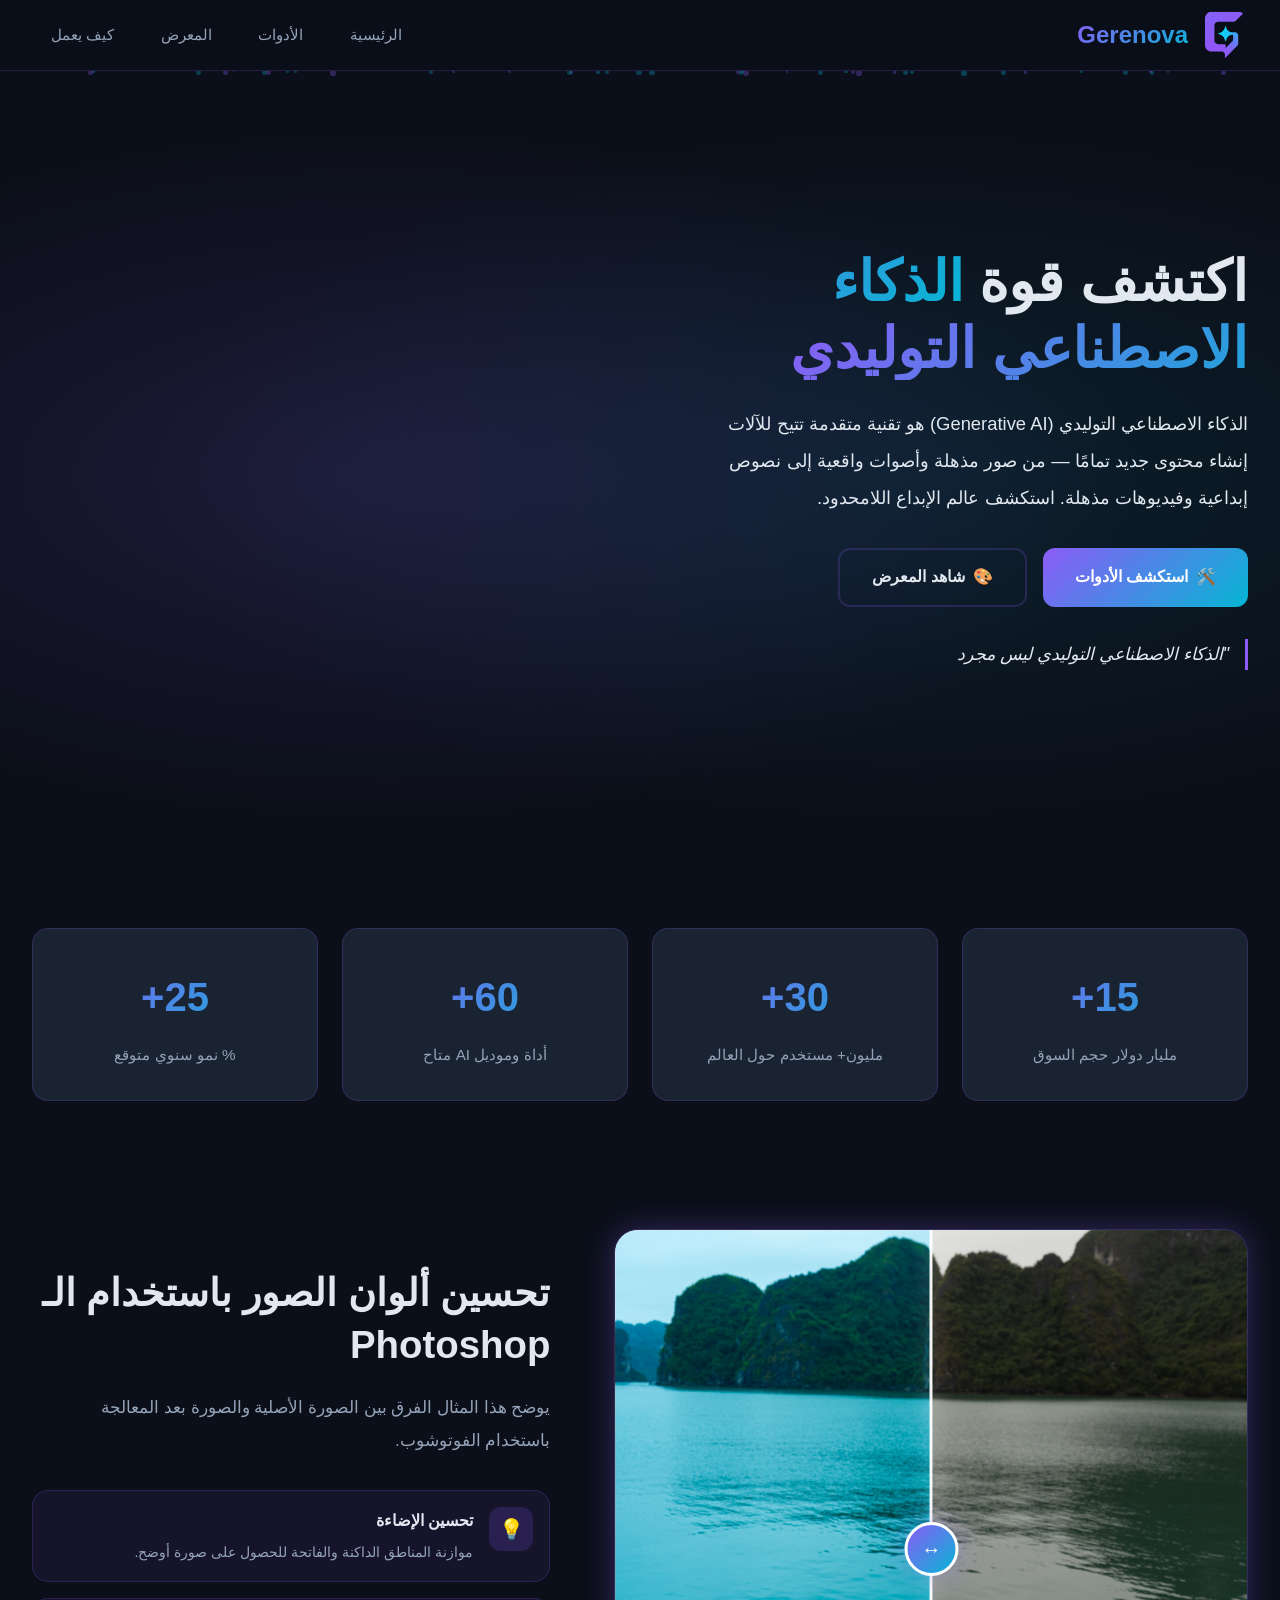
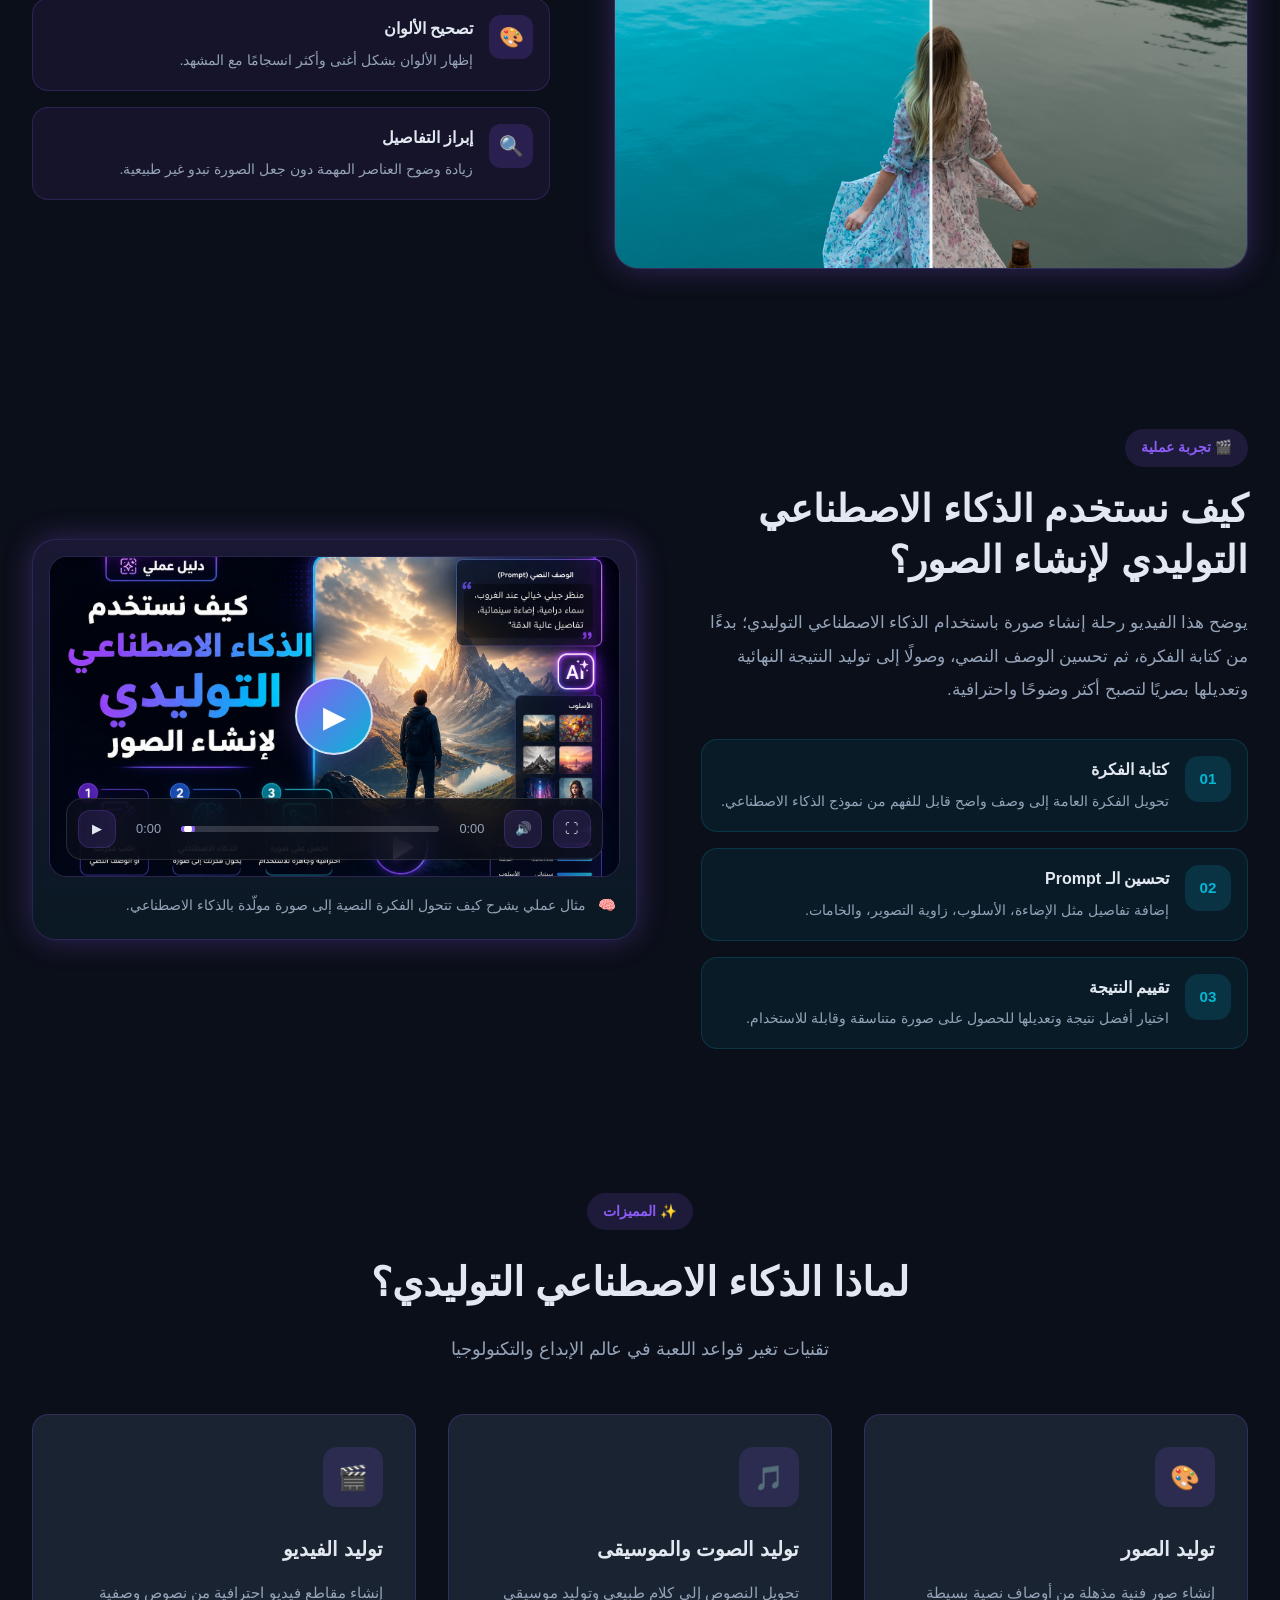
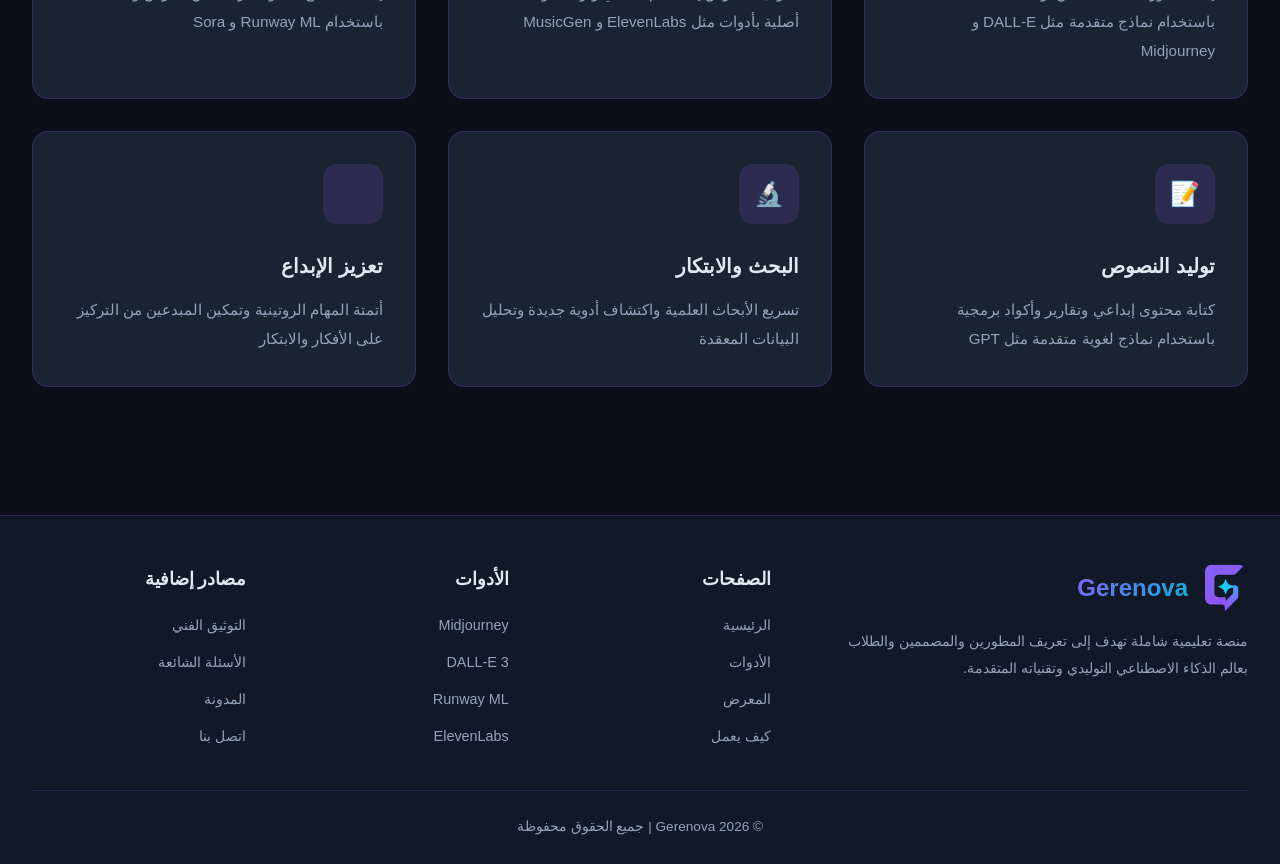
==== commit ef8e9d34: "final website" ====
--- a/index.html
+++ b/index.html
@@ -1,384 +1,384 @@
-<!DOCTYPE html>
-<html lang="ar" dir="rtl">
-  <head>
-    <meta charset="UTF-8" />
-    <meta name="viewport" content="width=device-width, initial-scale=1.0" />
-    <title>Gerenova - الذكاء الاصطناعي التوليدي</title>
-
-    <!--Favicon-->
-    <link
-      rel="icon"
-      type="image/png"
-      sizes="32x32"
-      href="./assets/imgs/logo/favicon_io/favicon-32x32.png"
-    />
-    <link
-      rel="icon"
-      type="image/png"
-      sizes="16x16"
-      href="./assets/imgs/logo/favicon_io/favicon-16x16.png"
-    />
-    <link
-      rel="shortcut icon"
-      href="./assets/imgs/logo/favicon_io/favicon.ico"
-    />
-    <link
-      rel="apple-touch-icon"
-      sizes="180x180"
-      href="./assets/imgs/logo/favicon_io/apple-touch-icon.png"
-    />
-    <link rel="stylesheet" href="./assets/css/site.css" />
-    <!--Lottiefiles CDN-->
-    <script src="https://cdnjs.cloudflare.com/ajax/libs/lottie-web/5.12.2/lottie.min.js"></script>
-  </head>
-  <body>
-    <!-- Navigation -->
-    <div id="nav-container"></div>
-
-    <!-- Main Content -->
-    <main class="main-content">
-      <!-- ==================== HOME PAGE ==================== -->
-      <section class="page-section" id="page-home">
-        <div class="hero">
-          <div class="hero-bg"></div>
-          <div class="hero-particles" id="particles"></div>
-          <div class="hero-content">
-            <div class="hero-text">
-              <h1 class="hero-title">
-                اكتشف قوة
-                <span class="gradient-text">الذكاء الاصطناعي التوليدي</span>
-              </h1>
-              <p class="hero-description">
-                الذكاء الاصطناعي التوليدي (Generative AI) هو تقنية متقدمة تتيح
-                للآلات إنشاء محتوى جديد تمامًا — من صور مذهلة وأصوات واقعية إلى
-                نصوص إبداعية وفيديوهات مذهلة. استكشف عالم الإبداع اللامحدود.
-              </p>
-              <div class="hero-buttons">
-                <a class="btn-primary" href="/tools.html">
-                  <span>🛠️</span>
-                  <span>استكشف الأدوات</span>
-                </a>
-                <a class="btn-secondary" href="/gallery.html">
-                  <span>🎨</span>
-                  <span>شاهد المعرض</span>
-                </a>
-              </div>
-              <div class="typing-text" id="typingText">
-                <span></span>
-              </div>
-            </div>
-            <div class="hero-image">
-              <div class="lottie-animation" id="heroLottie"></div>
-            </div>
-          </div>
-        </div>
-
-        <!-- Stats -->
-        <div class="stats-section">
-          <div class="stats-grid">
-            <div class="stat-card fade-in-up">
-              <div class="stat-number" data-count="50">0</div>
-              <div class="stat-label">مليار دولار حجم السوق</div>
-            </div>
-            <div class="stat-card fade-in-up">
-              <div class="stat-number" data-count="100">0</div>
-              <div class="stat-label">مليون+ مستخدم حول العالم</div>
-            </div>
-            <div class="stat-card fade-in-up">
-              <div class="stat-number" data-count="200">0</div>
-              <div class="stat-label">أداة وموديل AI متاح</div>
-            </div>
-            <div class="stat-card fade-in-up">
-              <div class="stat-number" data-count="85">0</div>
-              <div class="stat-label">% نمو سنوي متوقع</div>
-            </div>
-          </div>
-        </div>
-
-        <!-- Enhanced image -->
-        <!-- Before / After Section -->
-        <div class="before-after-section">
-          <div class="before-after-container">
-            <!-- Image Comparison Slider -->
-            <div class="before-after-slider fade-in-up" id="beforeAfterSlider">
-              <div class="comparison-image comparison-before">
-                <img
-                  src="assets/imgs/DSC02765_b.webp"
-                  alt="الصورة قبل التعديل"
-                />
-              </div>
-              <div
-                class="comparison-image comparison-after"
-                id="comparisonAfter"
-              >
-                <img
-                  src="assets/imgs/DSC02765_A.webp"
-                  alt="الصورة بعد التعديل"
-                />
-              </div>
-              <div class="comparison-divider" id="comparisonDivider">
-                <div class="comparison-handle">
-                  <span>↔</span>
-                </div>
-              </div>
-              <inpu
-                type="range"
-                min="0"
-                max="100"
-                value="50"
-                class="comparison-range"
-                id="comparisonRange"
-                aria-label="تحريك للمقارنة بين الصورة قبل وبعد"
-              />
-              <div class="comparison-label before-label">بعد</div>
-              <div class="comparison-label after-label">قبل</div>
-            </div>
-
-            <!-- Content -->
-            <div class="before-after-content fade-in-up">
-              <h2 class="before-after-title">
-                تحسين ألوان الصور باستخدام الـ Photoshop
-              </h2>
-
-              <p class="before-after-description">
-                يوضح هذا المثال الفرق بين الصورة الأصلية والصورة بعد المعالجة
-                باستخدام الفوتوشوب.
-              </p>
-
-              <div class="edit-points">
-                <div class="edit-point">
-                  <span class="edit-point-icon">💡</span>
-                  <div>
-                    <h4>تحسين الإضاءة</h4>
-                    <p>موازنة المناطق الداكنة والفاتحة للحصول على صورة أوضح.</p>
-                  </div>
-                </div>
-
-                <div class="edit-point">
-                  <span class="edit-point-icon">🎨</span>
-                  <div>
-                    <h4>تصحيح الألوان</h4>
-                    <p>إظهار الألوان بشكل أغنى وأكثر انسجامًا مع المشهد.</p>
-                  </div>
-                </div>
-
-                <div class="edit-point">
-                  <span class="edit-point-icon">🔍</span>
-                  <div>
-                    <h4>إبراز التفاصيل</h4>
-                    <p>
-                      زيادة وضوح العناصر المهمة دون جعل الصورة تبدو غير طبيعية.
-                    </p>
-                  </div>
-                </div>
-              </div>
-            </div>
-          </div>
-        </div>
-
-        <!-- Expalin Video -->
-        <!-- AI Image Generation Video Section -->
-        <div class="ai-video-section">
-          <div class="ai-video-container">
-            <!-- Content -->
-            <div class="ai-video-content fade-in-up">
-              <span class="section-label">🎬 تجربة عملية</span>
-
-              <h2 class="ai-video-title">
-                كيف نستخدم الذكاء الاصطناعي التوليدي لإنشاء الصور؟
-              </h2>
-
-              <p class="ai-video-description">
-                يوضح هذا الفيديو رحلة إنشاء صورة باستخدام الذكاء الاصطناعي
-                التوليدي؛ بدءًا من كتابة الفكرة، ثم تحسين الوصف النصي، وصولًا
-                إلى توليد النتيجة النهائية وتعديلها بصريًا لتصبح أكثر وضوحًا
-                واحترافية.
-              </p>
-
-              <div class="ai-video-steps">
-                <div class="ai-video-step">
-                  <span>01</span>
-                  <div>
-                    <h4>كتابة الفكرة</h4>
-                    <p>
-                      تحويل الفكرة العامة إلى وصف واضح قابل للفهم من نموذج
-                      الذكاء الاصطناعي.
-                    </p>
-                  </div>
-                </div>
-
-                <div class="ai-video-step">
-                  <span>02</span>
-                  <div>
-                    <h4>تحسين الـ Prompt</h4>
-                    <p>
-                      إضافة تفاصيل مثل الإضاءة، الأسلوب، زاوية التصوير،
-                      والخامات.
-                    </p>
-                  </div>
-                </div>
-
-                <div class="ai-video-step">
-                  <span>03</span>
-                  <div>
-                    <h4>تقييم النتيجة</h4>
-                    <p>
-                      اختيار أفضل نتيجة وتعديلها للحصول على صورة متناسقة وقابلة
-                      للاستخدام.
-                    </p>
-                  </div>
-                </div>
-              </div>
-            </div>
-
-            <!-- Video Player -->
-            <div class="ai-video-player-card fade-in-up">
-              <div class="custom-video-player" id="customVideoPlayer">
-                <video
-                  id="aiProcessVideo"
-                  class="ai-process-video"
-                  poster="assets/imgs/home_video_thumb.webp"
-                  preload="metadata"
-                >
-                  <source
-                    src="assets/video/Generate_image_prompt.mp4"
-                    type="video/mp4"
-                  />
-                  المتصفح الخاص بك لا يدعم تشغيل الفيديو.
-                </video>
-                <button
-                  class="video-main-play"
-                  id="videoMainPlay"
-                  aria-label="تشغيل الفيديو"
-                >
-                  ▶
-                </button>
-                <div class="video-controls">
-                  <button
-                    class="video-control-btn"
-                    id="videoPlayPause"
-                    aria-label="تشغيل أو إيقاف"
-                  >
-                    ▶
-                  </button>
-
-                  <div class="video-time">
-                    <span id="videoCurrentTime">0:00</span>
-                  </div>
-
-                  <input
-                    type="range"
-                    class="video-progress-range"
-                    id="videoProgressRange"
-                    min="0"
-                    max="100"
-                    value="0"
-                    aria-label="تقدم الفيديو"
-                  />
-
-                  <div class="video-time">
-                    <span id="videoDuration">0:00</span>
-                  </div>
-
-                  <button
-                    class="video-control-btn"
-                    id="videoMuteBtn"
-                    aria-label="كتم الصوت"
-                  >
-                    🔊
-                  </button>
-
-                  <button
-                    class="video-control-btn"
-                    id="videoFullscreenBtn"
-                    aria-label="ملء الشاشة"
-                  >
-                    ⛶
-                  </button>
-                </div>
-              </div>
-
-              <div class="ai-video-caption">
-                <span>🧠</span>
-                <p>
-                  مثال عملي يشرح كيف تتحول الفكرة النصية إلى صورة مولّدة بالذكاء
-                  الاصطناعي.
-                </p>
-              </div>
-            </div>
-          </div>
-        </div>
-
-        <!-- Features -->
-        <div class="features-section">
-          <div class="section-header">
-            <span class="section-label">✨ المميزات</span>
-            <h2 class="section-title">لماذا الذكاء الاصطناعي التوليدي؟</h2>
-            <p class="section-subtitle">
-              تقنيات تغير قواعد اللعبة في عالم الإبداع والتكنولوجيا
-            </p>
-          </div>
-          <div class="features-grid">
-            <div class="feature-card fade-in-up">
-              <div class="feature-icon">🎨</div>
-              <h3 class="feature-title">توليد الصور</h3>
-              <p class="feature-desc">
-                إنشاء صور فنية مذهلة من أوصاف نصية بسيطة باستخدام نماذج متقدمة
-                مثل DALL-E و Midjourney
-              </p>
-            </div>
-            <div class="feature-card fade-in-up">
-              <div class="feature-icon">🎵</div>
-              <h3 class="feature-title">توليد الصوت والموسيقى</h3>
-              <p class="feature-desc">
-                تحويل النصوص إلى كلام طبيعي وتوليد موسيقى أصلية بأدوات مثل
-                ElevenLabs و MusicGen
-              </p>
-            </div>
-            <div class="feature-card fade-in-up">
-              <div class="feature-icon">🎬</div>
-              <h3 class="feature-title">توليد الفيديو</h3>
-              <p class="feature-desc">
-                إنشاء مقاطع فيديو احترافية من نصوص وصفية باستخدام Runway ML و
-                Sora
-              </p>
-            </div>
-            <div class="feature-card fade-in-up">
-              <div class="feature-icon">📝</div>
-              <h3 class="feature-title">توليد النصوص</h3>
-              <p class="feature-desc">
-                كتابة محتوى إبداعي وتقارير وأكواد برمجية باستخدام نماذج لغوية
-                متقدمة مثل GPT
-              </p>
-            </div>
-            <div class="feature-card fade-in-up">
-              <div class="feature-icon">🔬</div>
-              <h3 class="feature-title">البحث والابتكار</h3>
-              <p class="feature-desc">
-                تسريع الأبحاث العلمية واكتشاف أدوية جديدة وتحليل البيانات
-                المعقدة
-              </p>
-            </div>
-            <div class="feature-card fade-in-up">
-              <div class="feature-icon"></div>
-              <h3 class="feature-title">تعزيز الإبداع</h3>
-              <p class="feature-desc">
-                أتمتة المهام الروتينية وتمكين المبدعين من التركيز على الأفكار
-                والابتكار
-              </p>
-            </div>
-          </div>
-        </div>
-      </section>
-    </main>
-
-    <!-- Footer -->
-    <div id="footer-container"></div>
-    <!-- Lightbox -->
-    <div class="lightbox" id="lightbox" onclick="closeLightbox()">
-      <button class="lightbox-close" onclick="closeLightbox()">✕</button>
-      <img src="" alt="Lightbox Image" id="lightboxImg" />
-    </div>
-    <script src="assets/js/site.js"></script>
-  </body>
-</html>
+<!DOCTYPE html>
+<html lang="ar" dir="rtl">
+  <head>
+    <meta charset="UTF-8" />
+    <meta name="viewport" content="width=device-width, initial-scale=1.0" />
+    <title>Gerenova - الذكاء الاصطناعي التوليدي</title>
+
+    <!--Favicon-->
+    <link
+      rel="icon"
+      type="image/png"
+      sizes="32x32"
+      href="./assets/imgs/logo/favicon_io/favicon-32x32.png"
+    />
+    <link
+      rel="icon"
+      type="image/png"
+      sizes="16x16"
+      href="./assets/imgs/logo/favicon_io/favicon-16x16.png"
+    />
+    <link
+      rel="shortcut icon"
+      href="./assets/imgs/logo/favicon_io/favicon.ico"
+    />
+    <link
+      rel="apple-touch-icon"
+      sizes="180x180"
+      href="./assets/imgs/logo/favicon_io/apple-touch-icon.png"
+    />
+    <link rel="stylesheet" href="./assets/css/site.css" />
+    <!--Lottiefiles CDN-->
+    <script src="https://cdnjs.cloudflare.com/ajax/libs/lottie-web/5.12.2/lottie.min.js"></script>
+  </head>
+  <body>
+    <!-- Navigation -->
+    <div id="nav-container"></div>
+
+    <!-- Main Content -->
+    <main class="main-content">
+      <!-- ==================== HOME PAGE ==================== -->
+      <section class="page-section" id="page-home">
+        <div class="hero">
+          <div class="hero-bg"></div>
+          <div class="hero-particles" id="particles"></div>
+          <div class="hero-content">
+            <div class="hero-text">
+              <h1 class="hero-title">
+                اكتشف قوة
+                <span class="gradient-text">الذكاء الاصطناعي التوليدي</span>
+              </h1>
+              <p class="hero-description">
+                الذكاء الاصطناعي التوليدي (Generative AI) هو تقنية متقدمة تتيح
+                للآلات إنشاء محتوى جديد تمامًا — من صور مذهلة وأصوات واقعية إلى
+                نصوص إبداعية وفيديوهات مذهلة. استكشف عالم الإبداع اللامحدود.
+              </p>
+              <div class="hero-buttons">
+                <a class="btn-primary" href="/tools.html">
+                  <span>🛠️</span>
+                  <span>استكشف الأدوات</span>
+                </a>
+                <a class="btn-secondary" href="/gallery.html">
+                  <span>🎨</span>
+                  <span>شاهد المعرض</span>
+                </a>
+              </div>
+              <div class="typing-text" id="typingText">
+                <span></span>
+              </div>
+            </div>
+            <div class="hero-image">
+              <div class="lottie-animation" id="heroLottie"></div>
+            </div>
+          </div>
+        </div>
+
+        <!-- Stats -->
+        <div class="stats-section">
+          <div class="stats-grid">
+            <div class="stat-card fade-in-up">
+              <div class="stat-number" data-count="50">0</div>
+              <div class="stat-label">مليار دولار حجم السوق</div>
+            </div>
+            <div class="stat-card fade-in-up">
+              <div class="stat-number" data-count="100">0</div>
+              <div class="stat-label">مليون+ مستخدم حول العالم</div>
+            </div>
+            <div class="stat-card fade-in-up">
+              <div class="stat-number" data-count="200">0</div>
+              <div class="stat-label">أداة وموديل AI متاح</div>
+            </div>
+            <div class="stat-card fade-in-up">
+              <div class="stat-number" data-count="85">0</div>
+              <div class="stat-label">% نمو سنوي متوقع</div>
+            </div>
+          </div>
+        </div>
+
+        <!-- Enhanced image -->
+        <!-- Before / After Section -->
+        <div class="before-after-section">
+          <div class="before-after-container">
+            <!-- Image Comparison Slider -->
+            <div class="before-after-slider fade-in-up" id="beforeAfterSlider">
+              <div class="comparison-image comparison-before">
+                <img
+                  src="assets/imgs/DSC02765_b.webp"
+                  alt="الصورة قبل التعديل"
+                />
+              </div>
+              <div
+                class="comparison-image comparison-after"
+                id="comparisonAfter"
+              >
+                <img
+                  src="assets/imgs/DSC02765_A.webp"
+                  alt="الصورة بعد التعديل"
+                />
+              </div>
+              <div class="comparison-divider" id="comparisonDivider">
+                <div class="comparison-handle">
+                  <span>↔</span>
+                </div>
+              </div>
+              <inpu
+                type="range"
+                min="0"
+                max="100"
+                value="50"
+                class="comparison-range"
+                id="comparisonRange"
+                aria-label="تحريك للمقارنة بين الصورة قبل وبعد"
+              />
+              <div class="comparison-label before-label">بعد</div>
+              <div class="comparison-label after-label">قبل</div>
+            </div>
+
+            <!-- Content -->
+            <div class="before-after-content fade-in-up">
+              <h2 class="before-after-title">
+                تحسين ألوان الصور باستخدام الـ Photoshop
+              </h2>
+
+              <p class="before-after-description">
+                يوضح هذا المثال الفرق بين الصورة الأصلية والصورة بعد المعالجة
+                باستخدام الفوتوشوب.
+              </p>
+
+              <div class="edit-points">
+                <div class="edit-point">
+                  <span class="edit-point-icon">💡</span>
+                  <div>
+                    <h4>تحسين الإضاءة</h4>
+                    <p>موازنة المناطق الداكنة والفاتحة للحصول على صورة أوضح.</p>
+                  </div>
+                </div>
+
+                <div class="edit-point">
+                  <span class="edit-point-icon">🎨</span>
+                  <div>
+                    <h4>تصحيح الألوان</h4>
+                    <p>إظهار الألوان بشكل أغنى وأكثر انسجامًا مع المشهد.</p>
+                  </div>
+                </div>
+
+                <div class="edit-point">
+                  <span class="edit-point-icon">🔍</span>
+                  <div>
+                    <h4>إبراز التفاصيل</h4>
+                    <p>
+                      زيادة وضوح العناصر المهمة دون جعل الصورة تبدو غير طبيعية.
+                    </p>
+                  </div>
+                </div>
+              </div>
+            </div>
+          </div>
+        </div>
+
+        <!-- Expalin Video -->
+        <!-- AI Image Generation Video Section -->
+        <div class="ai-video-section">
+          <div class="ai-video-container">
+            <!-- Content -->
+            <div class="ai-video-content fade-in-up">
+              <span class="section-label">🎬 تجربة عملية</span>
+
+              <h2 class="ai-video-title">
+                كيف نستخدم الذكاء الاصطناعي التوليدي لإنشاء الصور؟
+              </h2>
+
+              <p class="ai-video-description">
+                يوضح هذا الفيديو رحلة إنشاء صورة باستخدام الذكاء الاصطناعي
+                التوليدي؛ بدءًا من كتابة الفكرة، ثم تحسين الوصف النصي، وصولًا
+                إلى توليد النتيجة النهائية وتعديلها بصريًا لتصبح أكثر وضوحًا
+                واحترافية.
+              </p>
+
+              <div class="ai-video-steps">
+                <div class="ai-video-step">
+                  <span>01</span>
+                  <div>
+                    <h4>كتابة الفكرة</h4>
+                    <p>
+                      تحويل الفكرة العامة إلى وصف واضح قابل للفهم من نموذج
+                      الذكاء الاصطناعي.
+                    </p>
+                  </div>
+                </div>
+
+                <div class="ai-video-step">
+                  <span>02</span>
+                  <div>
+                    <h4>تحسين الـ Prompt</h4>
+                    <p>
+                      إضافة تفاصيل مثل الإضاءة، الأسلوب، زاوية التصوير،
+                      والخامات.
+                    </p>
+                  </div>
+                </div>
+
+                <div class="ai-video-step">
+                  <span>03</span>
+                  <div>
+                    <h4>تقييم النتيجة</h4>
+                    <p>
+                      اختيار أفضل نتيجة وتعديلها للحصول على صورة متناسقة وقابلة
+                      للاستخدام.
+                    </p>
+                  </div>
+                </div>
+              </div>
+            </div>
+
+            <!-- Video Player -->
+            <div class="ai-video-player-card fade-in-up">
+              <div class="custom-video-player" id="customVideoPlayer">
+                <video
+                  id="aiProcessVideo"
+                  class="ai-process-video"
+                  poster="assets/imgs/home_video_thumb.webp"
+                  preload="metadata"
+                >
+                  <source
+                    src="assets/video/Generate_image_prompt.mp4"
+                    type="video/mp4"
+                  />
+                  المتصفح الخاص بك لا يدعم تشغيل الفيديو.
+                </video>
+                <button
+                  class="video-main-play"
+                  id="videoMainPlay"
+                  aria-label="تشغيل الفيديو"
+                >
+                  ▶
+                </button>
+                <div class="video-controls">
+                  <button
+                    class="video-control-btn"
+                    id="videoPlayPause"
+                    aria-label="تشغيل أو إيقاف"
+                  >
+                    ▶
+                  </button>
+
+                  <div class="video-time">
+                    <span id="videoCurrentTime">0:00</span>
+                  </div>
+
+                  <input
+                    type="range"
+                    class="video-progress-range"
+                    id="videoProgressRange"
+                    min="0"
+                    max="100"
+                    value="0"
+                    aria-label="تقدم الفيديو"
+                  />
+
+                  <div class="video-time">
+                    <span id="videoDuration">0:00</span>
+                  </div>
+
+                  <button
+                    class="video-control-btn"
+                    id="videoMuteBtn"
+                    aria-label="كتم الصوت"
+                  >
+                    🔊
+                  </button>
+
+                  <button
+                    class="video-control-btn"
+                    id="videoFullscreenBtn"
+                    aria-label="ملء الشاشة"
+                  >
+                    ⛶
+                  </button>
+                </div>
+              </div>
+
+              <div class="ai-video-caption">
+                <span>🧠</span>
+                <p>
+                  مثال عملي يشرح كيف تتحول الفكرة النصية إلى صورة مولّدة بالذكاء
+                  الاصطناعي.
+                </p>
+              </div>
+            </div>
+          </div>
+        </div>
+
+        <!-- Features -->
+        <div class="features-section">
+          <div class="section-header">
+            <span class="section-label">✨ المميزات</span>
+            <h2 class="section-title">لماذا الذكاء الاصطناعي التوليدي؟</h2>
+            <p class="section-subtitle">
+              تقنيات تغير قواعد اللعبة في عالم الإبداع والتكنولوجيا
+            </p>
+          </div>
+          <div class="features-grid">
+            <div class="feature-card fade-in-up">
+              <div class="feature-icon">🎨</div>
+              <h3 class="feature-title">توليد الصور</h3>
+              <p class="feature-desc">
+                إنشاء صور فنية مذهلة من أوصاف نصية بسيطة باستخدام نماذج متقدمة
+                مثل DALL-E و Midjourney
+              </p>
+            </div>
+            <div class="feature-card fade-in-up">
+              <div class="feature-icon">🎵</div>
+              <h3 class="feature-title">توليد الصوت والموسيقى</h3>
+              <p class="feature-desc">
+                تحويل النصوص إلى كلام طبيعي وتوليد موسيقى أصلية بأدوات مثل
+                ElevenLabs و MusicGen
+              </p>
+            </div>
+            <div class="feature-card fade-in-up">
+              <div class="feature-icon">🎬</div>
+              <h3 class="feature-title">توليد الفيديو</h3>
+              <p class="feature-desc">
+                إنشاء مقاطع فيديو احترافية من نصوص وصفية باستخدام Runway ML و
+                Sora
+              </p>
+            </div>
+            <div class="feature-card fade-in-up">
+              <div class="feature-icon">📝</div>
+              <h3 class="feature-title">توليد النصوص</h3>
+              <p class="feature-desc">
+                كتابة محتوى إبداعي وتقارير وأكواد برمجية باستخدام نماذج لغوية
+                متقدمة مثل GPT
+              </p>
+            </div>
+            <div class="feature-card fade-in-up">
+              <div class="feature-icon">🔬</div>
+              <h3 class="feature-title">البحث والابتكار</h3>
+              <p class="feature-desc">
+                تسريع الأبحاث العلمية واكتشاف أدوية جديدة وتحليل البيانات
+                المعقدة
+              </p>
+            </div>
+            <div class="feature-card fade-in-up">
+              <div class="feature-icon"></div>
+              <h3 class="feature-title">تعزيز الإبداع</h3>
+              <p class="feature-desc">
+                أتمتة المهام الروتينية وتمكين المبدعين من التركيز على الأفكار
+                والابتكار
+              </p>
+            </div>
+          </div>
+        </div>
+      </section>
+    </main>
+
+    <!-- Footer -->
+    <div id="footer-container"></div>
+    <!-- Lightbox -->
+    <div class="lightbox" id="lightbox" onclick="closeLightbox()">
+      <button class="lightbox-close" onclick="closeLightbox()">✕</button>
+      <img src="" alt="Lightbox Image" id="lightboxImg" />
+    </div>
+    <script src="assets/js/site.js"></script>
+  </body>
+</html>
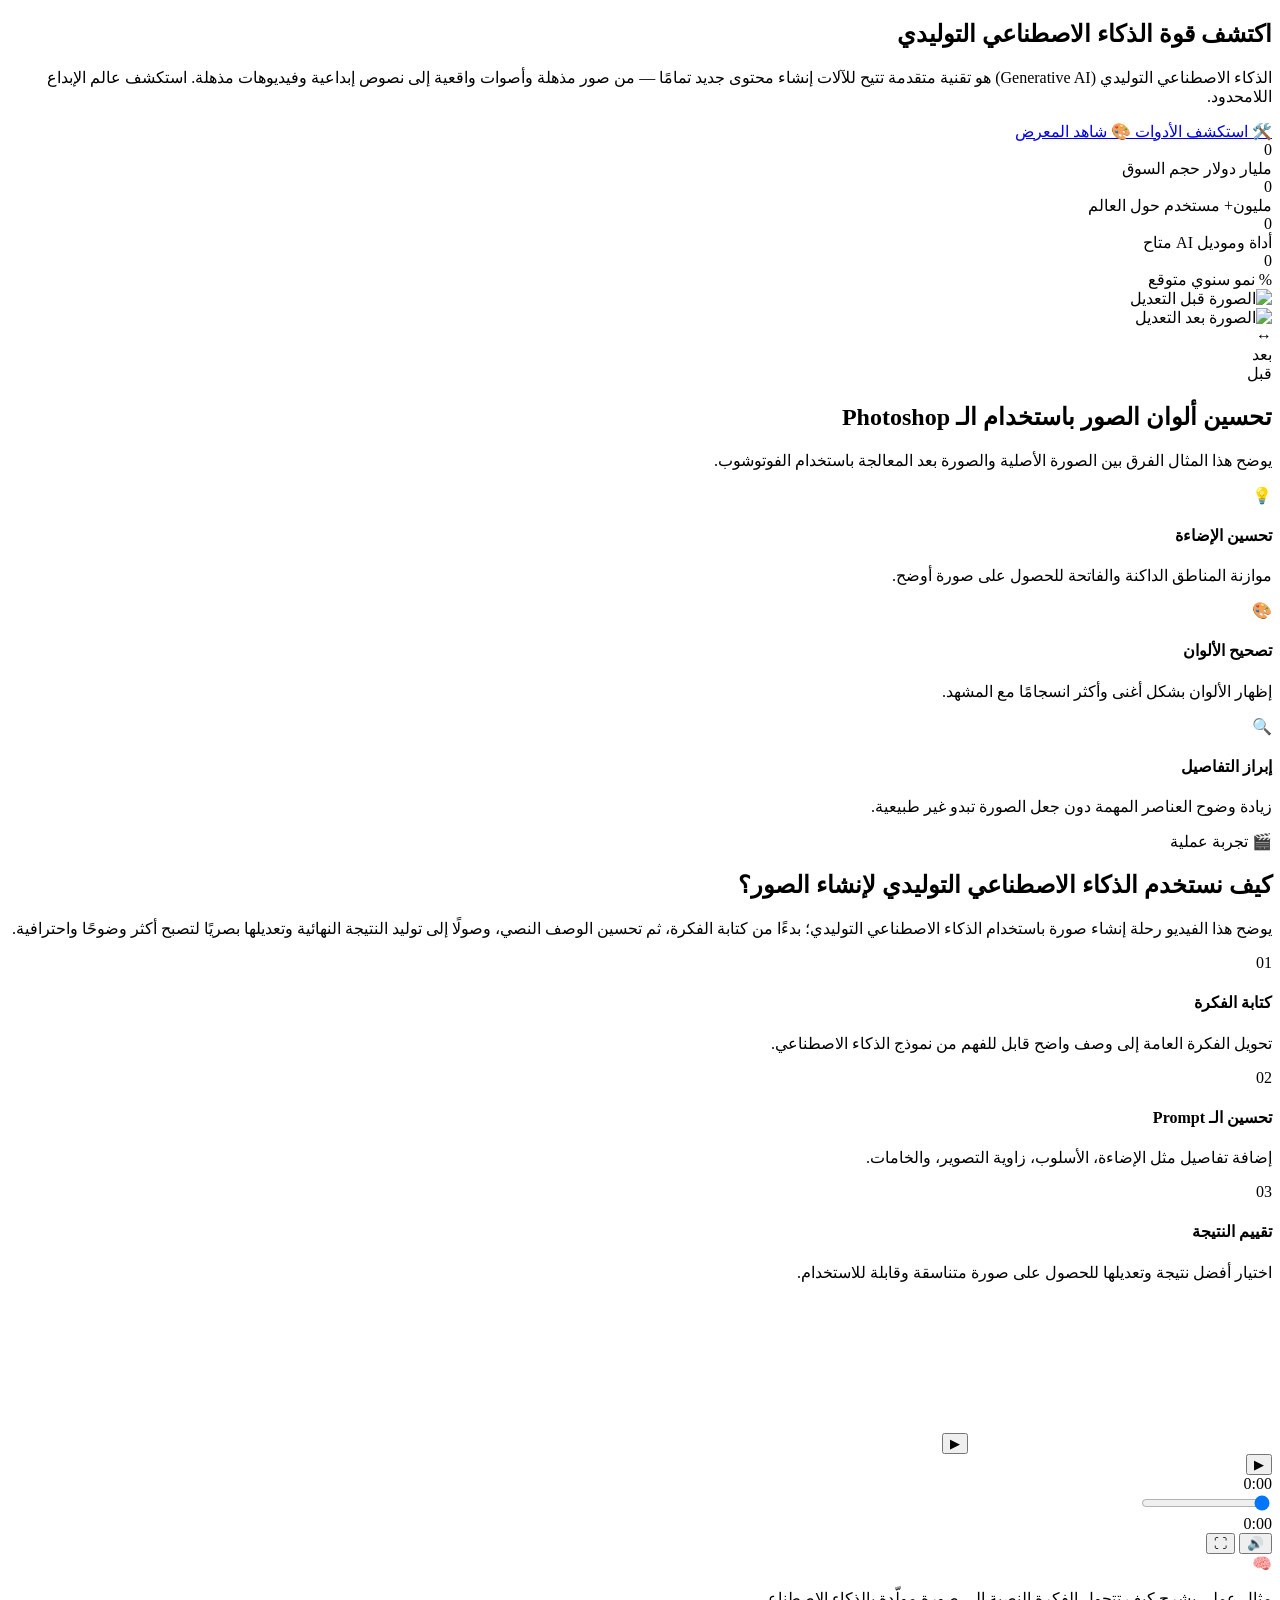
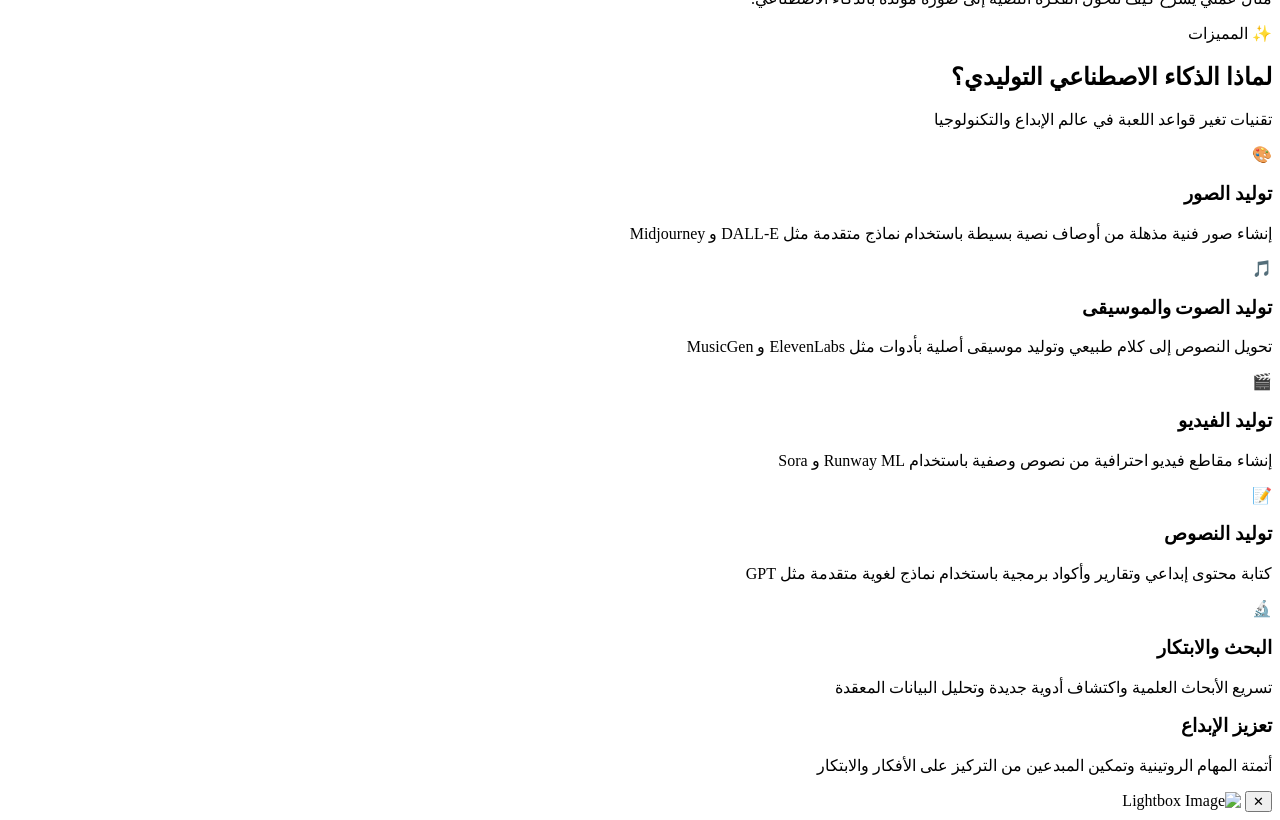
==== commit db0a942e: "upload files" ====
--- a/index.html
+++ b/index.html
@@ -241,8 +241,8 @@
                   preload="metadata"
                 >
                   <source
-                    src="assets/video/Generate_image_prompt.mp4"
-                    type="video/mp4"
+                    src="assets/video/Generate_image_prompt.webm"
+                    type="video/webm"
                   />
                   المتصفح الخاص بك لا يدعم تشغيل الفيديو.
                 </video>
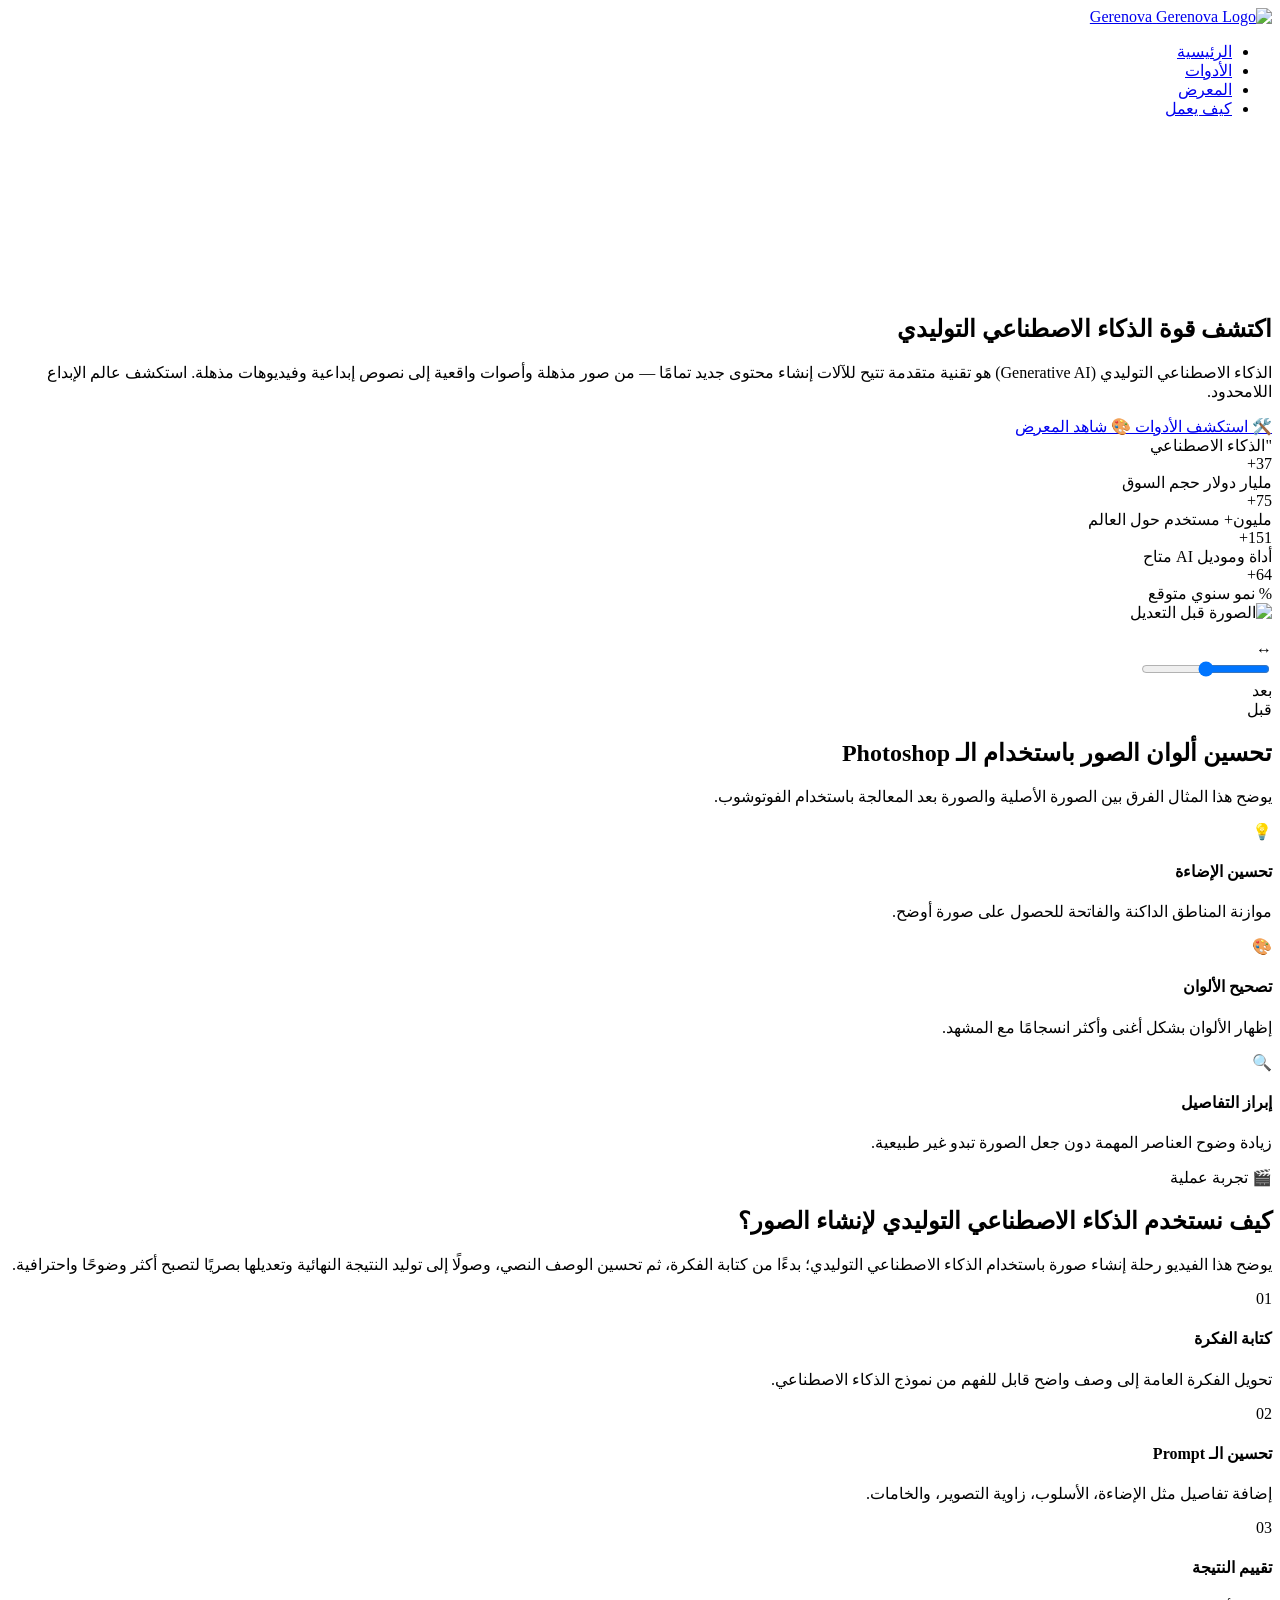
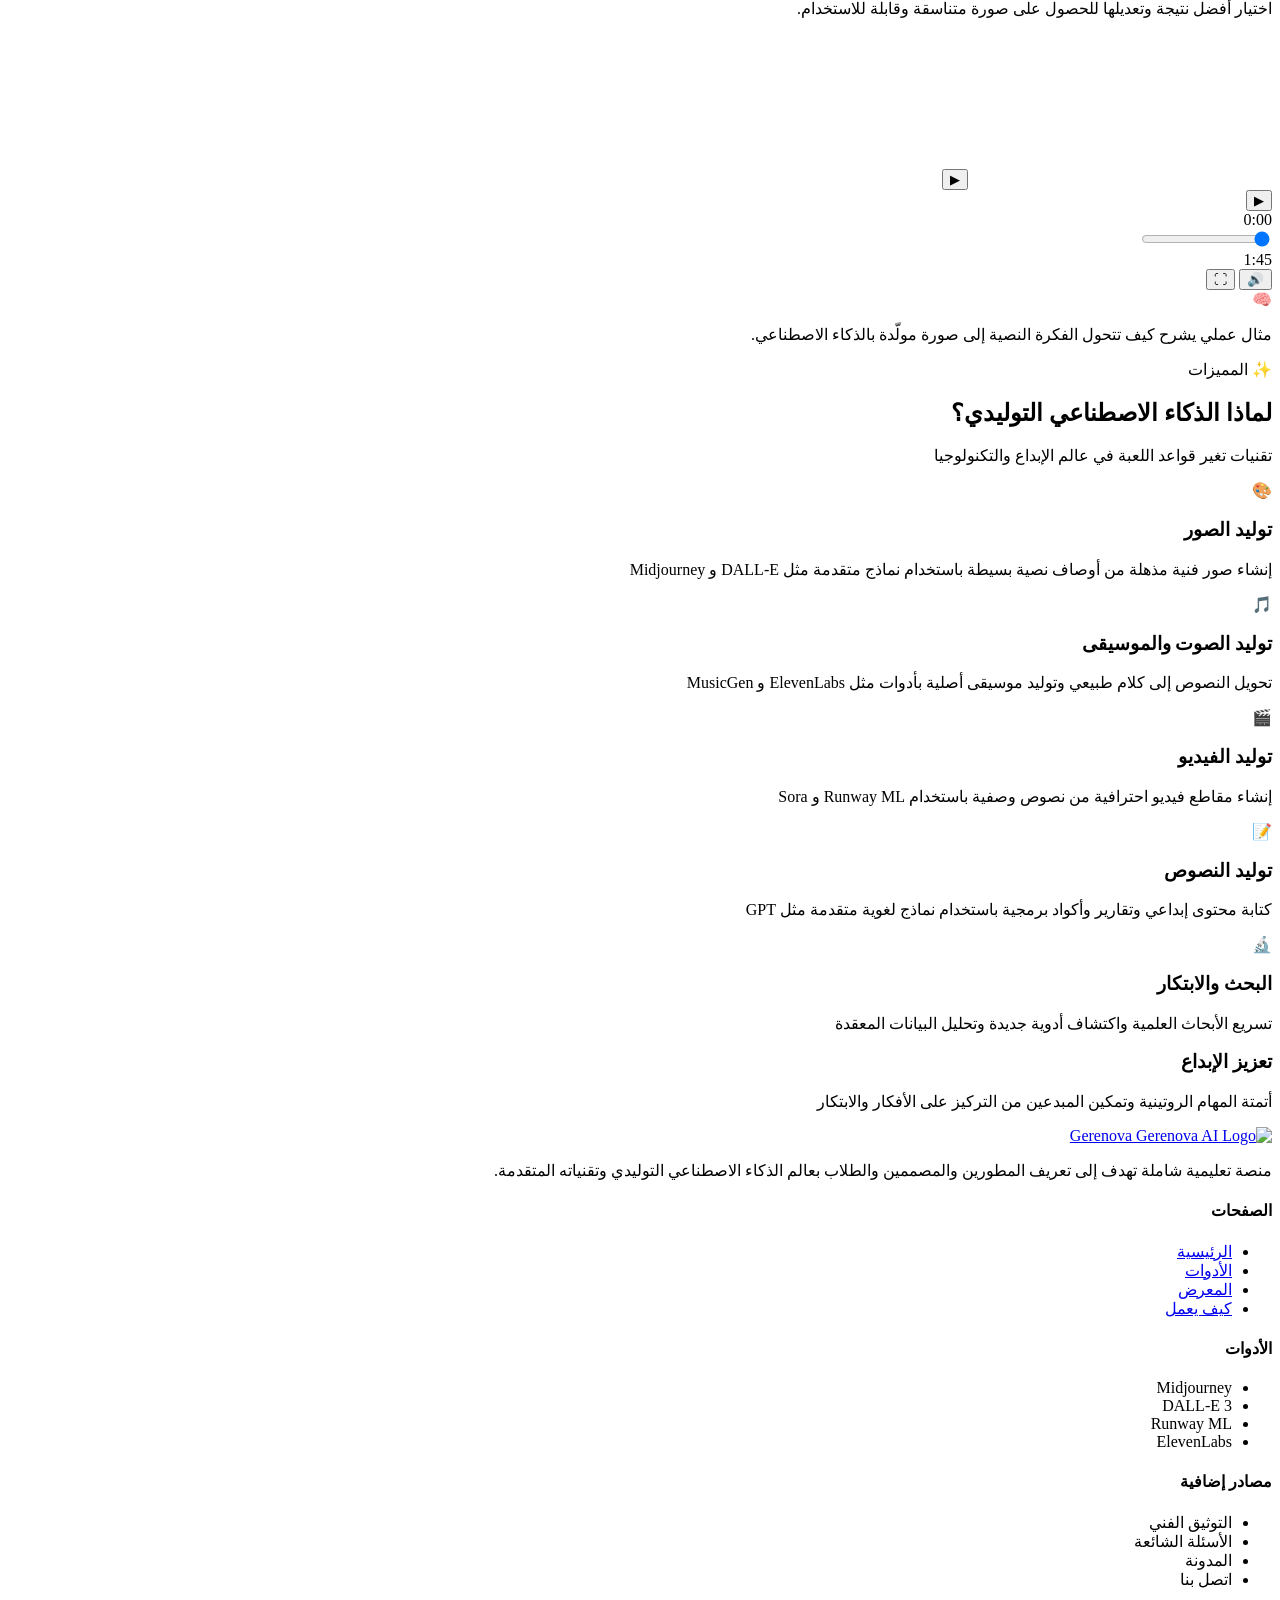
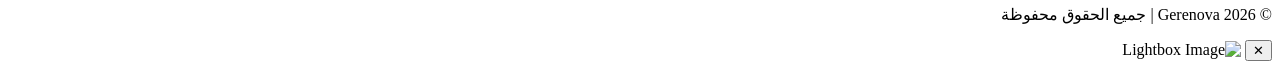
==== commit 56bc90a1: "some fixes" ====
--- a/index.html
+++ b/index.html
@@ -54,11 +54,11 @@
                 نصوص إبداعية وفيديوهات مذهلة. استكشف عالم الإبداع اللامحدود.
               </p>
               <div class="hero-buttons">
-                <a class="btn-primary" href="/tools.html">
+                <a class="btn-primary" href="tools.html">
                   <span>🛠️</span>
                   <span>استكشف الأدوات</span>
                 </a>
-                <a class="btn-secondary" href="/gallery.html">
+                <a class="btn-secondary" href="gallery.html">
                   <span>🎨</span>
                   <span>شاهد المعرض</span>
                 </a>
@@ -116,12 +116,13 @@
                   alt="الصورة بعد التعديل"
                 />
               </div>
+
               <div class="comparison-divider" id="comparisonDivider">
                 <div class="comparison-handle">
                   <span>↔</span>
                 </div>
               </div>
-              <inpu
+              <input
                 type="range"
                 min="0"
                 max="100"
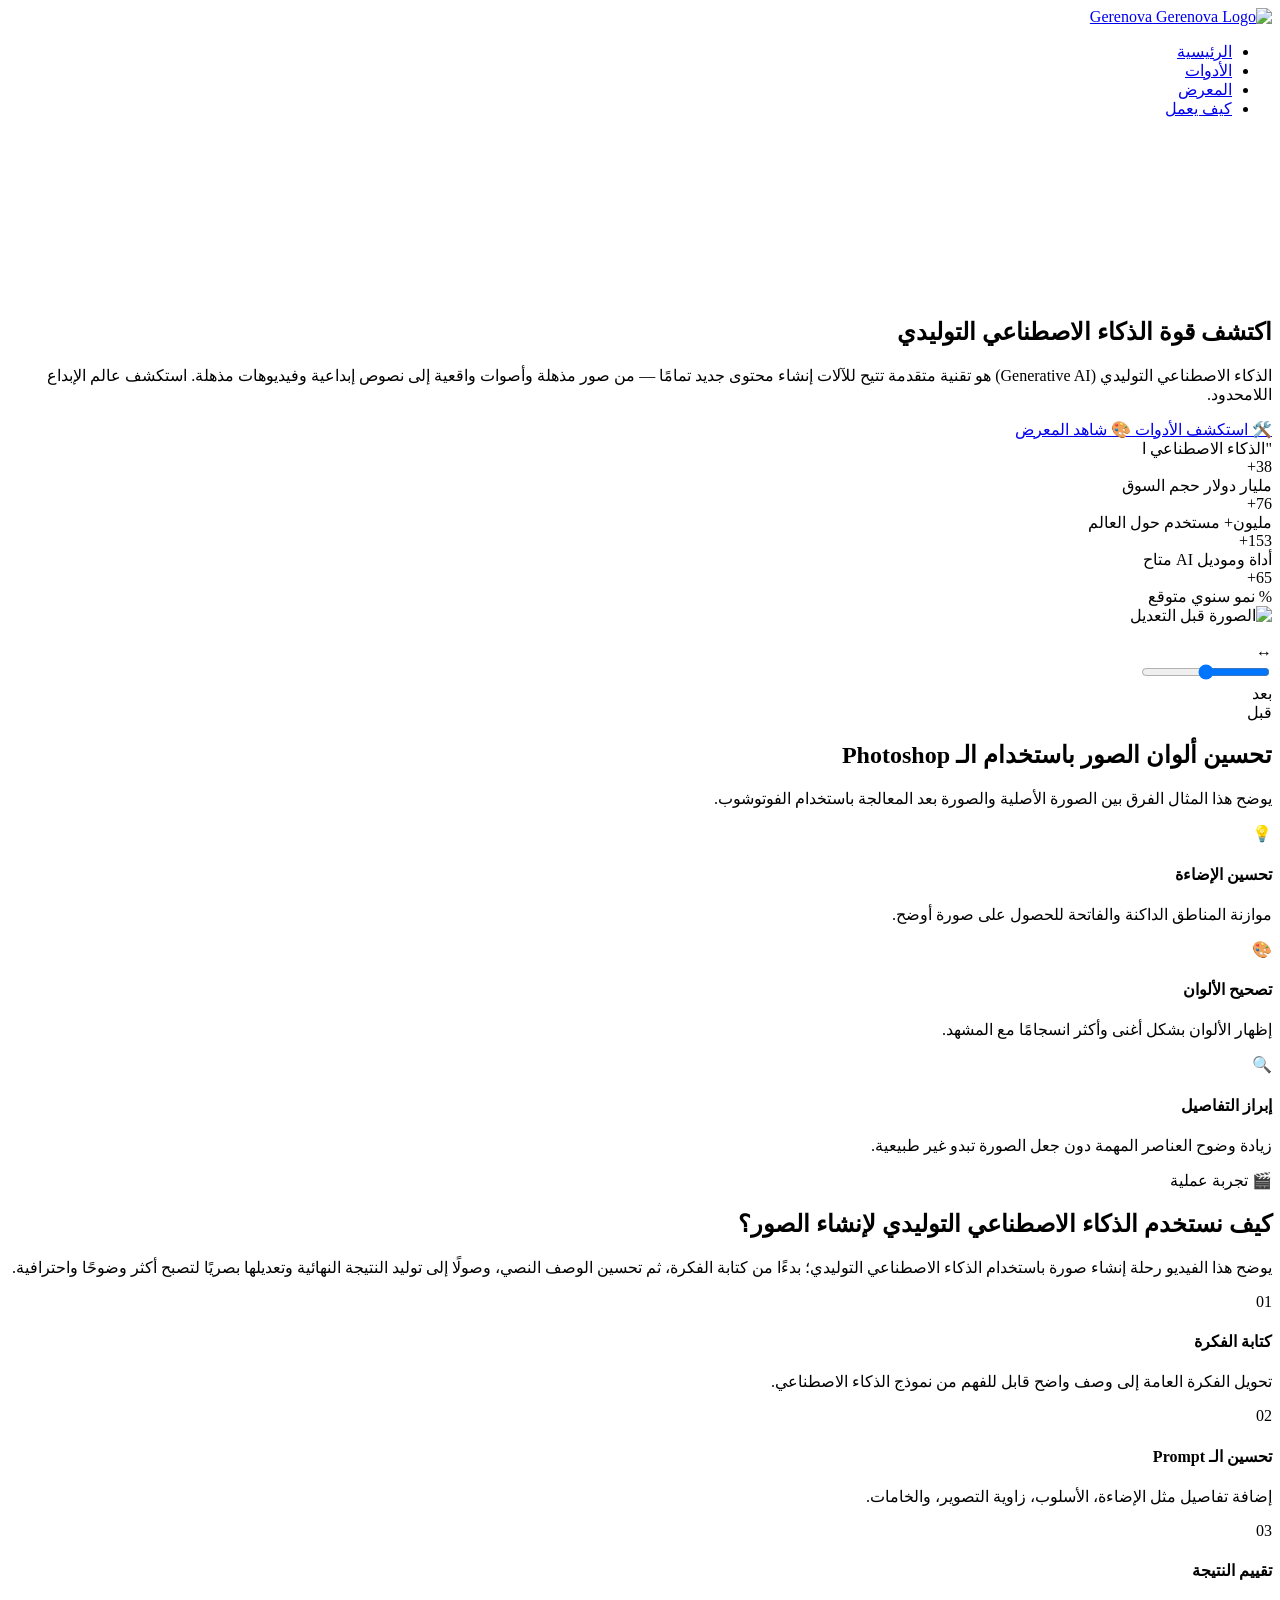
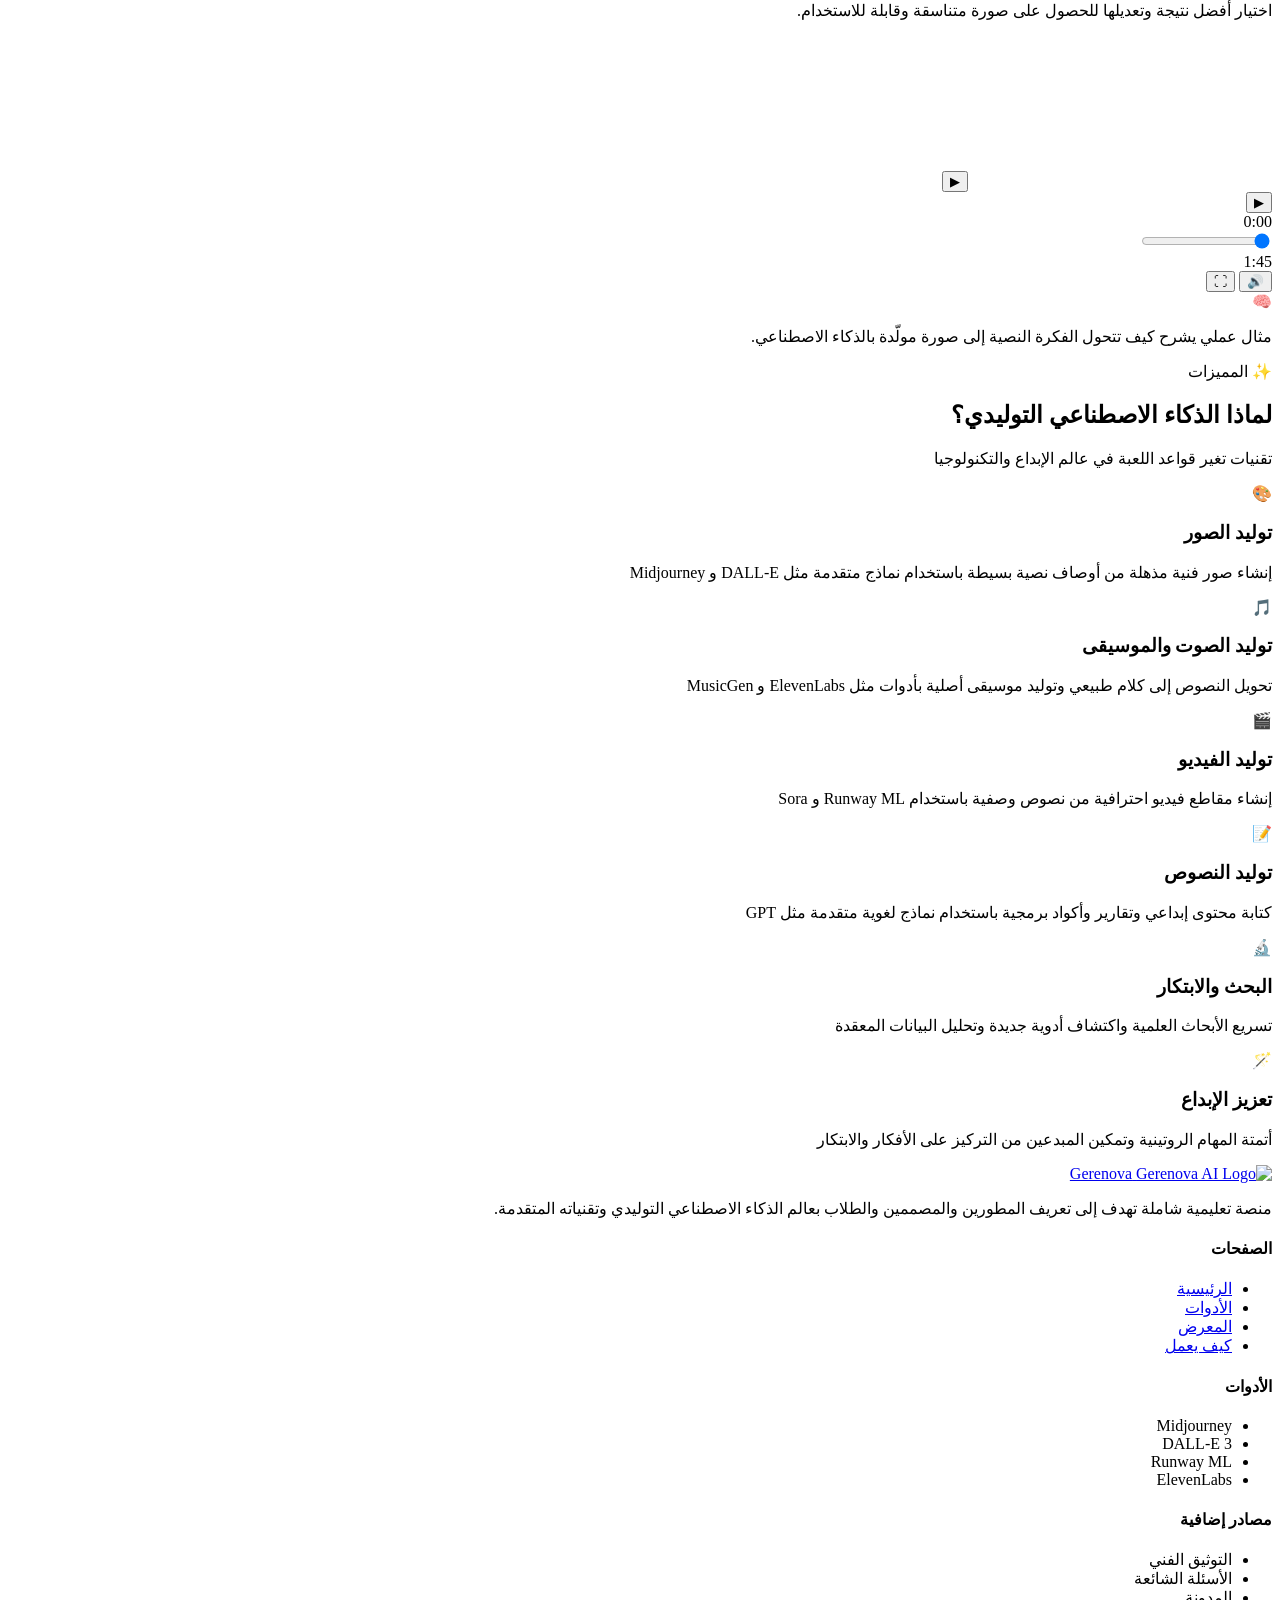
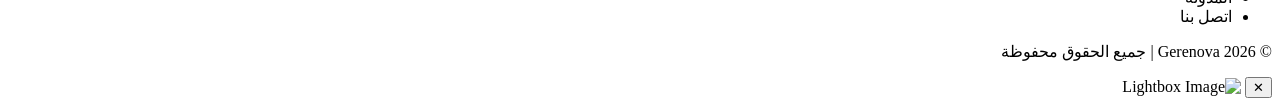
==== commit 53f01efe: "fixes" ====
--- a/index.html
+++ b/index.html
@@ -361,7 +361,7 @@
               </p>
             </div>
             <div class="feature-card fade-in-up">
-              <div class="feature-icon"></div>
+              <div class="feature-icon">🪄</div>
               <h3 class="feature-title">تعزيز الإبداع</h3>
               <p class="feature-desc">
                 أتمتة المهام الروتينية وتمكين المبدعين من التركيز على الأفكار
